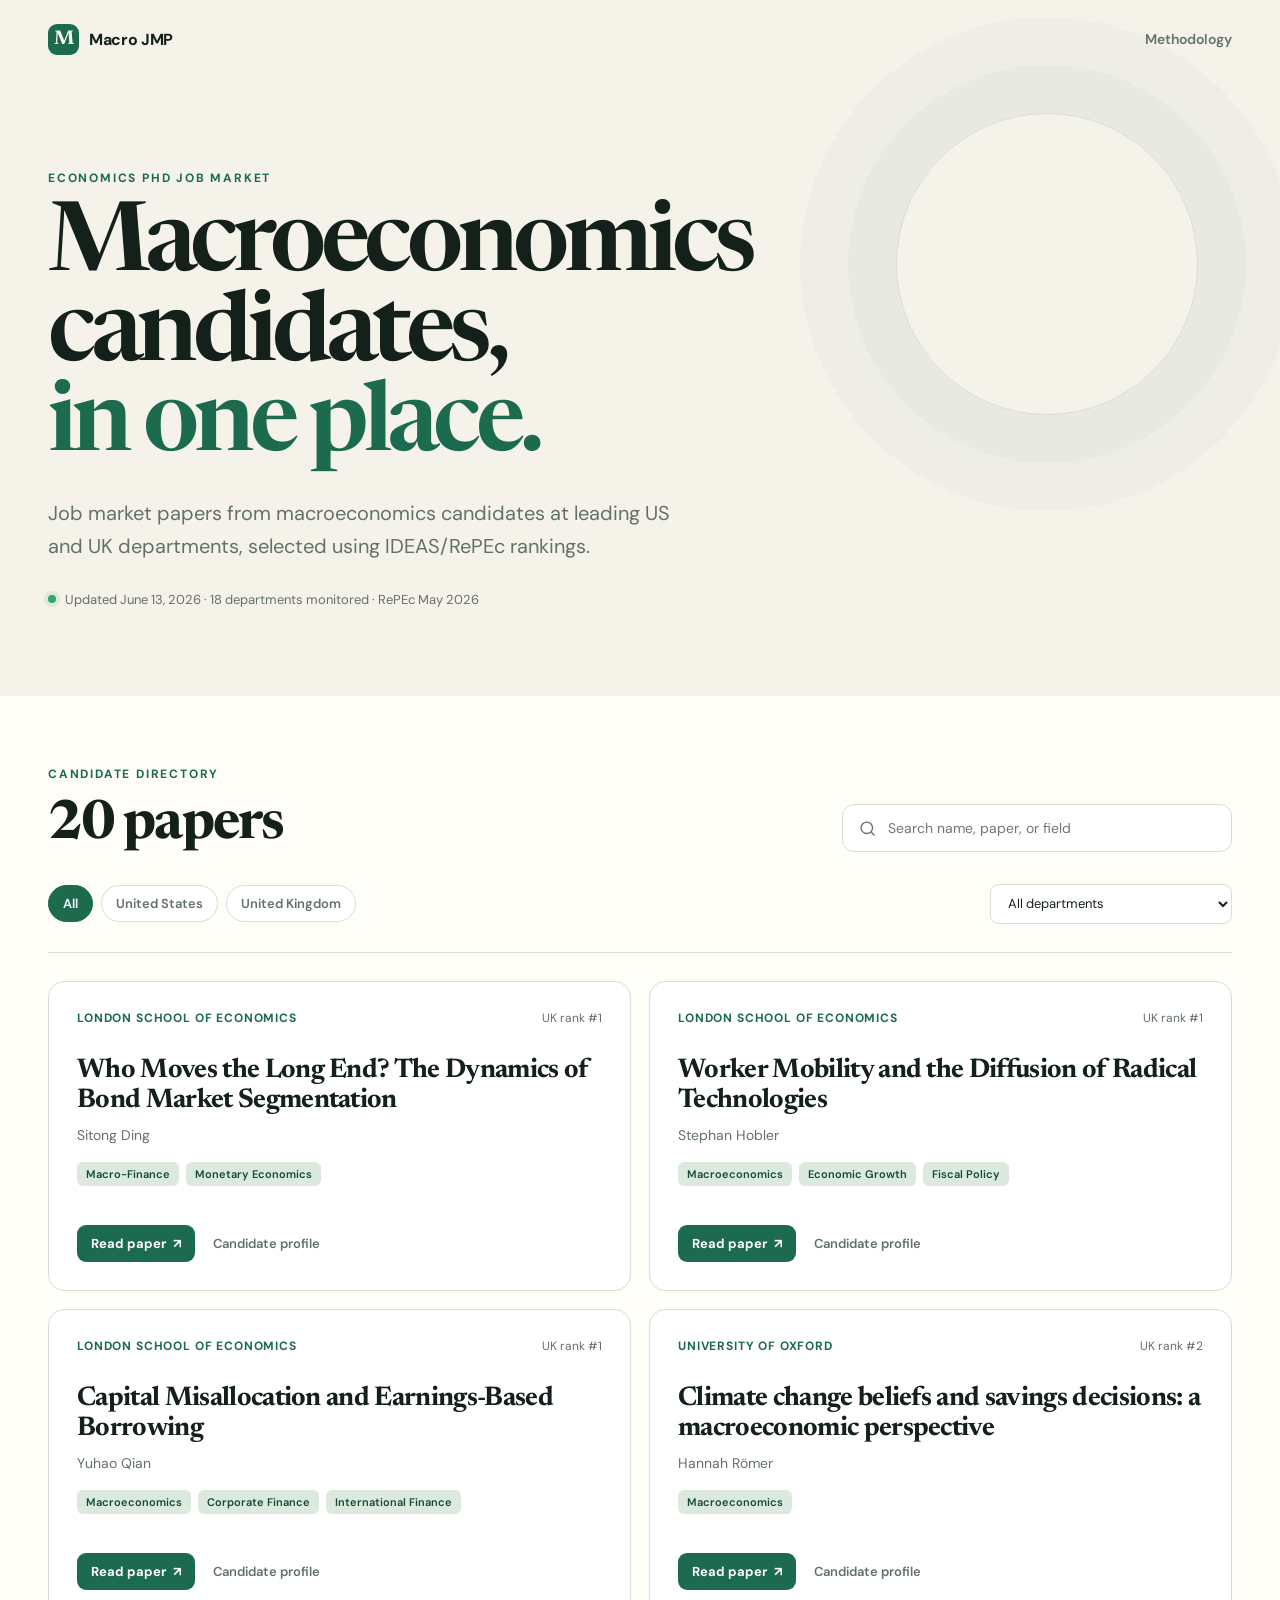
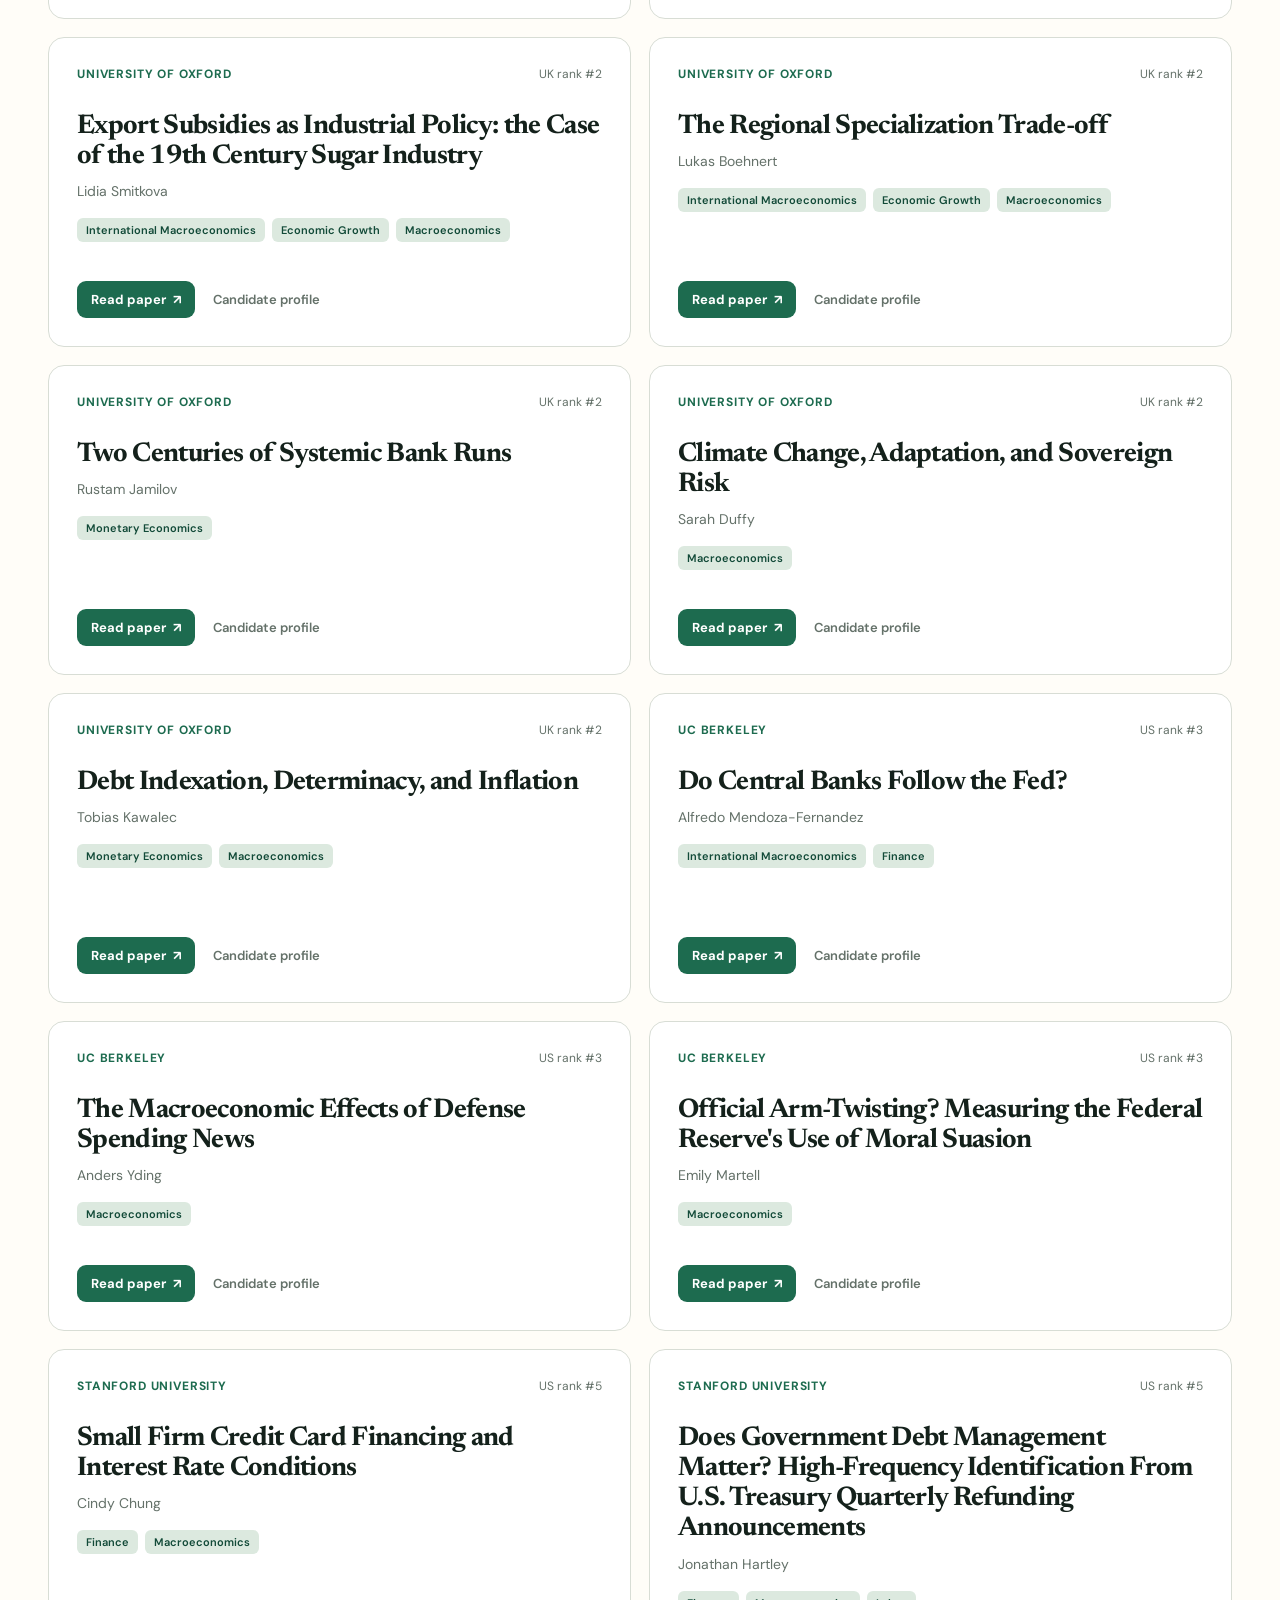
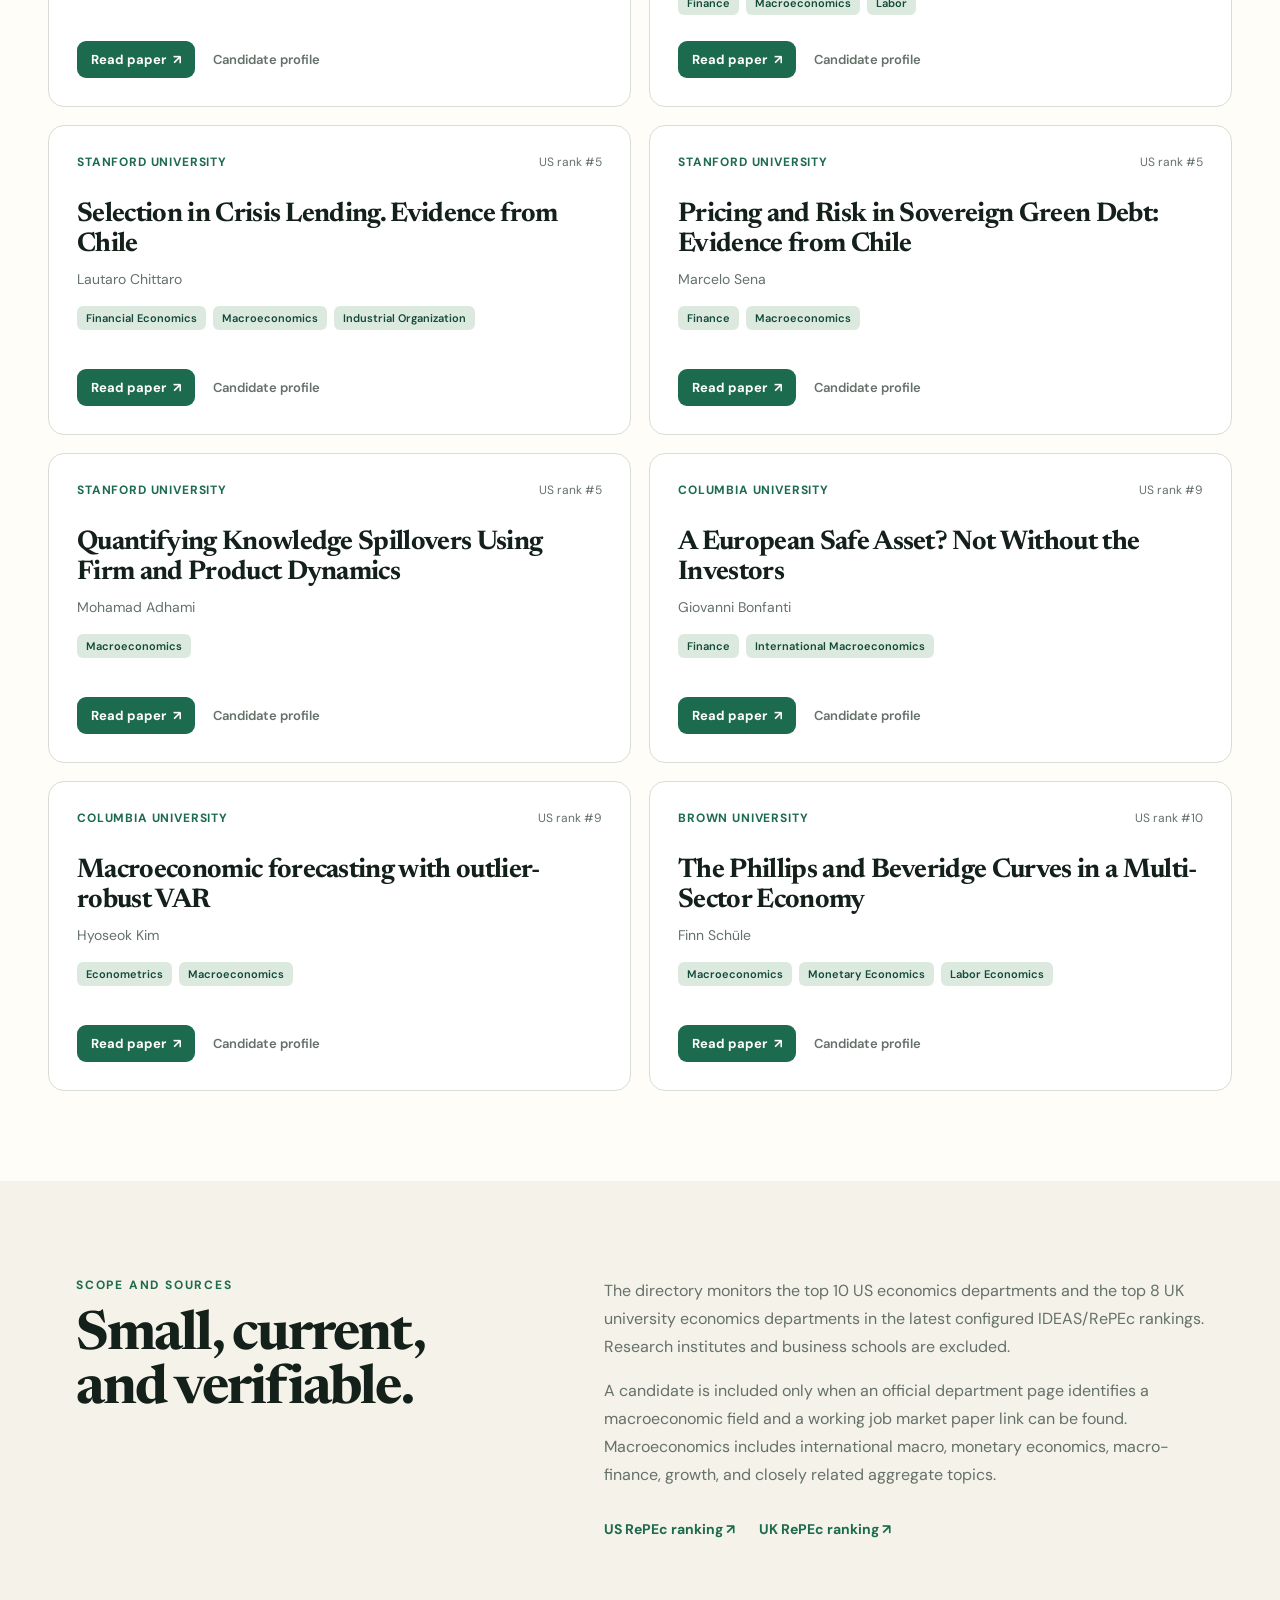
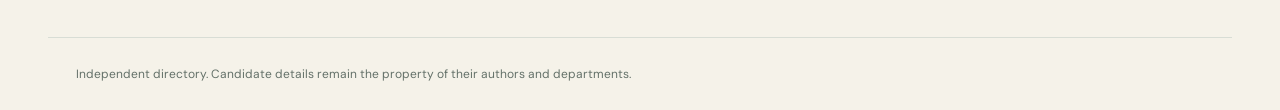
==== index.html @ 6b2eebbe "Initial macro job market paper directory" ====
<!doctype html>
<html lang="en">
<head>
  <meta charset="utf-8">
  <meta name="viewport" content="width=device-width, initial-scale=1">
  <meta name="description" content="Current macroeconomics PhD job market candidates from leading US and UK economics departments, with links to their job market papers.">
  <title>Macro Job Market Papers</title>
  <link rel="preconnect" href="https://fonts.googleapis.com">
  <link rel="preconnect" href="https://fonts.gstatic.com" crossorigin>
  <link href="https://fonts.googleapis.com/css2?family=DM+Sans:wght@400;500;600;700&family=Newsreader:opsz,wght@6..72,600&display=swap" rel="stylesheet">
  <link rel="stylesheet" href="static/styles.css">
  <script src="static/app.js" defer></script>
</head>
<body>
  <header class="site-header">
    <a class="brand" href="./" aria-label="Macro Job Market Papers home">
      <span class="brand-mark">M</span>
      <span>Macro JMP</span>
    </a>
    <a class="method-link" href="#methodology">Methodology</a>
  </header>

  <main>
    <section class="hero">
      <div class="eyebrow">Economics PhD job market</div>
      <h1>Macroeconomics candidates,<br><span>in one place.</span></h1>
      <p class="hero-copy">Job market papers from macroeconomics candidates at leading US and UK departments, selected using IDEAS/RePEc rankings.</p>
      <div class="status-line" aria-live="polite">
        <span class="status-dot"></span>
        <span id="updated-label">Loading latest data...</span>
      </div>
    </section>

    <section class="explorer" aria-labelledby="papers-heading">
      <div class="explorer-heading">
        <div>
          <p class="section-kicker">Candidate directory</p>
          <h2 id="papers-heading"><span id="result-count">0</span> papers</h2>
        </div>
        <label class="search-box">
          <span class="sr-only">Search candidates and papers</span>
          <svg viewBox="0 0 24 24" aria-hidden="true"><path d="m21 21-4.35-4.35m2.35-5.15a7.5 7.5 0 1 1-15 0 7.5 7.5 0 0 1 15 0Z"/></svg>
          <input id="search-input" type="search" placeholder="Search name, paper, or field">
        </label>
      </div>

      <div class="filters" aria-label="Candidate filters">
        <div class="filter-group" role="group" aria-label="Country">
          <button class="filter-chip active" type="button" data-country="all">All</button>
          <button class="filter-chip" type="button" data-country="US">United States</button>
          <button class="filter-chip" type="button" data-country="UK">United Kingdom</button>
        </div>
        <label class="select-wrap">
          <span class="sr-only">Filter by department</span>
          <select id="institution-filter">
            <option value="all">All departments</option>
          </select>
        </label>
      </div>

      <div id="paper-grid" class="paper-grid"></div>
      <div id="empty-state" class="empty-state" hidden>
        <h3>No matching papers</h3>
        <p>Try a broader search or clear a filter.</p>
        <button id="clear-filters" type="button">Clear filters</button>
      </div>
    </section>

    <section id="methodology" class="methodology">
      <div>
        <p class="section-kicker">Scope and sources</p>
        <h2>Small, current, and verifiable.</h2>
      </div>
      <div class="method-copy">
        <p>The directory monitors the top 10 US economics departments and the top 8 UK university economics departments in the latest configured IDEAS/RePEc rankings. Research institutes and business schools are excluded.</p>
        <p>A candidate is included only when an official department page identifies a macroeconomic field and a working job market paper link can be found. Macroeconomics includes international macro, monetary economics, macro-finance, growth, and closely related aggregate topics.</p>
        <div class="source-links">
          <a id="us-ranking-link" href="https://ideas.repec.org/top/top.usecondept.html" target="_blank" rel="noopener">US RePEc ranking <span>↗</span></a>
          <a id="uk-ranking-link" href="https://ideas.repec.org/top/top.uk.html" target="_blank" rel="noopener">UK RePEc ranking <span>↗</span></a>
        </div>
      </div>
    </section>
  </main>

  <footer>
    <p>Independent directory. Candidate details remain the property of their authors and departments.</p>
  </footer>
</body>
</html>
---- static/styles.css ----
:root {
  --ink: #14211b;
  --muted: #647169;
  --paper: #f5f2e9;
  --white: #fffdf8;
  --green: #1d6b4f;
  --green-dark: #124a38;
  --green-soft: #dce9df;
  --line: #d8ddd5;
  --orange: #df6b3d;
  --shadow: 0 18px 50px rgba(24, 45, 35, 0.08);
}

* { box-sizing: border-box; }

html { scroll-behavior: smooth; }

body {
  margin: 0;
  color: var(--ink);
  background: var(--paper);
  font-family: "DM Sans", sans-serif;
  -webkit-font-smoothing: antialiased;
}

a { color: inherit; }

.site-header {
  max-width: 1240px;
  height: 78px;
  margin: 0 auto;
  padding: 0 28px;
  display: flex;
  align-items: center;
  justify-content: space-between;
}

.brand {
  display: inline-flex;
  align-items: center;
  gap: 10px;
  color: var(--ink);
  font-weight: 700;
  text-decoration: none;
  letter-spacing: -0.02em;
}

.brand-mark {
  width: 31px;
  height: 31px;
  display: grid;
  place-items: center;
  border-radius: 9px;
  color: var(--white);
  background: var(--green);
  font-family: "Newsreader", serif;
  font-size: 20px;
}

.method-link {
  color: var(--muted);
  font-size: 14px;
  font-weight: 600;
  text-decoration: none;
}

.hero {
  max-width: 1240px;
  margin: 0 auto;
  padding: 92px 28px 88px;
  position: relative;
}

.hero::after {
  content: "";
  position: absolute;
  z-index: -1;
  top: 35px;
  right: 5%;
  width: 300px;
  height: 300px;
  border: 1px solid rgba(29, 107, 79, 0.14);
  border-radius: 50%;
  box-shadow: 0 0 0 48px rgba(29, 107, 79, 0.035), 0 0 0 96px rgba(29, 107, 79, 0.025);
}

.eyebrow, .section-kicker {
  margin: 0 0 16px;
  color: var(--green);
  font-size: 12px;
  font-weight: 700;
  letter-spacing: 0.15em;
  text-transform: uppercase;
}

h1, h2, h3, p { margin-top: 0; }

h1 {
  max-width: 850px;
  margin-bottom: 24px;
  font-family: "Newsreader", serif;
  font-size: clamp(54px, 8vw, 96px);
  font-weight: 600;
  line-height: 0.94;
  letter-spacing: -0.055em;
}

h1 span { color: var(--green); }

.hero-copy {
  max-width: 650px;
  margin-bottom: 28px;
  color: var(--muted);
  font-size: clamp(17px, 2vw, 20px);
  line-height: 1.65;
}

.status-line {
  display: flex;
  align-items: center;
  gap: 9px;
  color: var(--muted);
  font-size: 13px;
}

.status-dot {
  width: 8px;
  height: 8px;
  border-radius: 50%;
  background: #33a36f;
  box-shadow: 0 0 0 4px rgba(51, 163, 111, 0.12);
}

.explorer {
  padding: 70px max(28px, calc((100vw - 1184px) / 2)) 90px;
  background: var(--white);
}

.explorer-heading {
  display: flex;
  align-items: end;
  justify-content: space-between;
  gap: 28px;
  margin-bottom: 32px;
}

h2 {
  margin-bottom: 0;
  font-family: "Newsreader", serif;
  font-size: clamp(36px, 5vw, 54px);
  line-height: 1;
  letter-spacing: -0.035em;
}

.search-box {
  width: min(100%, 390px);
  height: 48px;
  display: flex;
  align-items: center;
  gap: 10px;
  padding: 0 15px;
  border: 1px solid var(--line);
  border-radius: 12px;
  background: #fff;
}

.search-box:focus-within { border-color: var(--green); box-shadow: 0 0 0 3px rgba(29, 107, 79, 0.1); }

.search-box svg {
  width: 20px;
  fill: none;
  stroke: var(--muted);
  stroke-linecap: round;
  stroke-width: 1.8;
}

.search-box input {
  width: 100%;
  border: 0;
  outline: 0;
  color: var(--ink);
  background: transparent;
  font: inherit;
  font-size: 14px;
}

.filters {
  display: flex;
  align-items: center;
  justify-content: space-between;
  gap: 20px;
  padding-bottom: 28px;
  border-bottom: 1px solid var(--line);
}

.filter-group { display: flex; gap: 8px; flex-wrap: wrap; }

.filter-chip, #clear-filters {
  padding: 9px 14px;
  border: 1px solid var(--line);
  border-radius: 999px;
  color: var(--muted);
  background: #fff;
  font: inherit;
  font-size: 13px;
  font-weight: 600;
  cursor: pointer;
}

.filter-chip.active {
  color: #fff;
  border-color: var(--green);
  background: var(--green);
}

.select-wrap select {
  max-width: 260px;
  height: 40px;
  padding: 0 34px 0 13px;
  border: 1px solid var(--line);
  border-radius: 9px;
  color: var(--ink);
  background: #fff;
  font: inherit;
  font-size: 13px;
}

.paper-grid {
  display: grid;
  grid-template-columns: repeat(2, minmax(0, 1fr));
  gap: 18px;
  padding-top: 28px;
}

.paper-card {
  min-height: 310px;
  padding: 28px;
  display: flex;
  flex-direction: column;
  border: 1px solid var(--line);
  border-radius: 16px;
  background: #fff;
  transition: transform 180ms ease, box-shadow 180ms ease, border-color 180ms ease;
}

.paper-card:hover {
  transform: translateY(-3px);
  border-color: #b9c8bd;
  box-shadow: var(--shadow);
}

.card-top {
  display: flex;
  justify-content: space-between;
  gap: 16px;
  margin-bottom: 30px;
}

.institution {
  color: var(--green);
  font-size: 12px;
  font-weight: 700;
  letter-spacing: 0.07em;
  text-transform: uppercase;
}

.rank {
  flex: 0 0 auto;
  color: var(--muted);
  font-size: 12px;
}

.paper-card h3 {
  margin-bottom: 10px;
  font-family: "Newsreader", serif;
  font-size: 27px;
  line-height: 1.12;
  letter-spacing: -0.025em;
}

.candidate-name {
  margin-bottom: 18px;
  color: var(--muted);
  font-size: 14px;
}

.field-list {
  display: flex;
  flex-wrap: wrap;
  gap: 7px;
  margin-bottom: 26px;
}

.field-tag {
  padding: 5px 9px;
  border-radius: 6px;
  color: var(--green-dark);
  background: var(--green-soft);
  font-size: 11px;
  font-weight: 600;
}

.card-links {
  margin-top: auto;
  display: flex;
  align-items: center;
  gap: 18px;
}

.paper-link {
  display: inline-flex;
  align-items: center;
  gap: 7px;
  color: #fff;
  background: var(--green);
  padding: 10px 14px;
  border-radius: 9px;
  font-size: 13px;
  font-weight: 700;
  text-decoration: none;
}

.profile-link {
  color: var(--muted);
  font-size: 13px;
  font-weight: 600;
  text-decoration: none;
}

.paper-link:hover { background: var(--green-dark); }
.profile-link:hover { color: var(--green); }

.empty-state {
  margin-top: 28px;
  padding: 80px 24px;
  border: 1px dashed var(--line);
  border-radius: 16px;
  text-align: center;
}

.empty-state h3 { margin-bottom: 8px; font-size: 22px; }
.empty-state p { color: var(--muted); }
#clear-filters { color: #fff; border-color: var(--green); background: var(--green); }

.methodology {
  max-width: 1184px;
  margin: 0 auto;
  padding: 96px 28px;
  display: grid;
  grid-template-columns: 0.8fr 1.2fr;
  gap: 10vw;
}

.method-copy {
  color: var(--muted);
  font-size: 16px;
  line-height: 1.75;
}

.source-links { display: flex; flex-wrap: wrap; gap: 16px 24px; margin-top: 28px; }
.source-links a { color: var(--green); font-size: 14px; font-weight: 700; text-decoration: none; }

footer {
  max-width: 1184px;
  margin: 0 auto;
  padding: 28px;
  display: flex;
  justify-content: space-between;
  gap: 24px;
  border-top: 1px solid var(--line);
  color: var(--muted);
  font-size: 12px;
}

footer p { margin: 0; }
footer a { text-decoration: none; }

.sr-only {
  position: absolute;
  width: 1px;
  height: 1px;
  padding: 0;
  margin: -1px;
  overflow: hidden;
  clip: rect(0, 0, 0, 0);
  white-space: nowrap;
  border: 0;
}

@media (max-width: 760px) {
  .site-header { height: 66px; padding-inline: 20px; }
  .hero { padding: 68px 20px 70px; }
  .hero::after { width: 170px; height: 170px; top: 20px; right: 0; }
  h1 { font-size: clamp(42px, 12vw, 58px); }
  .explorer { padding: 58px 20px 70px; }
  .explorer-heading { align-items: stretch; flex-direction: column; }
  .search-box { width: 100%; }
  .filters { align-items: stretch; flex-direction: column; }
  .select-wrap select { width: 100%; max-width: none; }
  .paper-grid { grid-template-columns: 1fr; }
  .paper-card { min-height: 290px; padding: 24px; }
  .methodology { grid-template-columns: 1fr; gap: 36px; padding: 70px 20px; }
  footer { margin-inline: 20px; padding-inline: 0; flex-direction: column; }
}
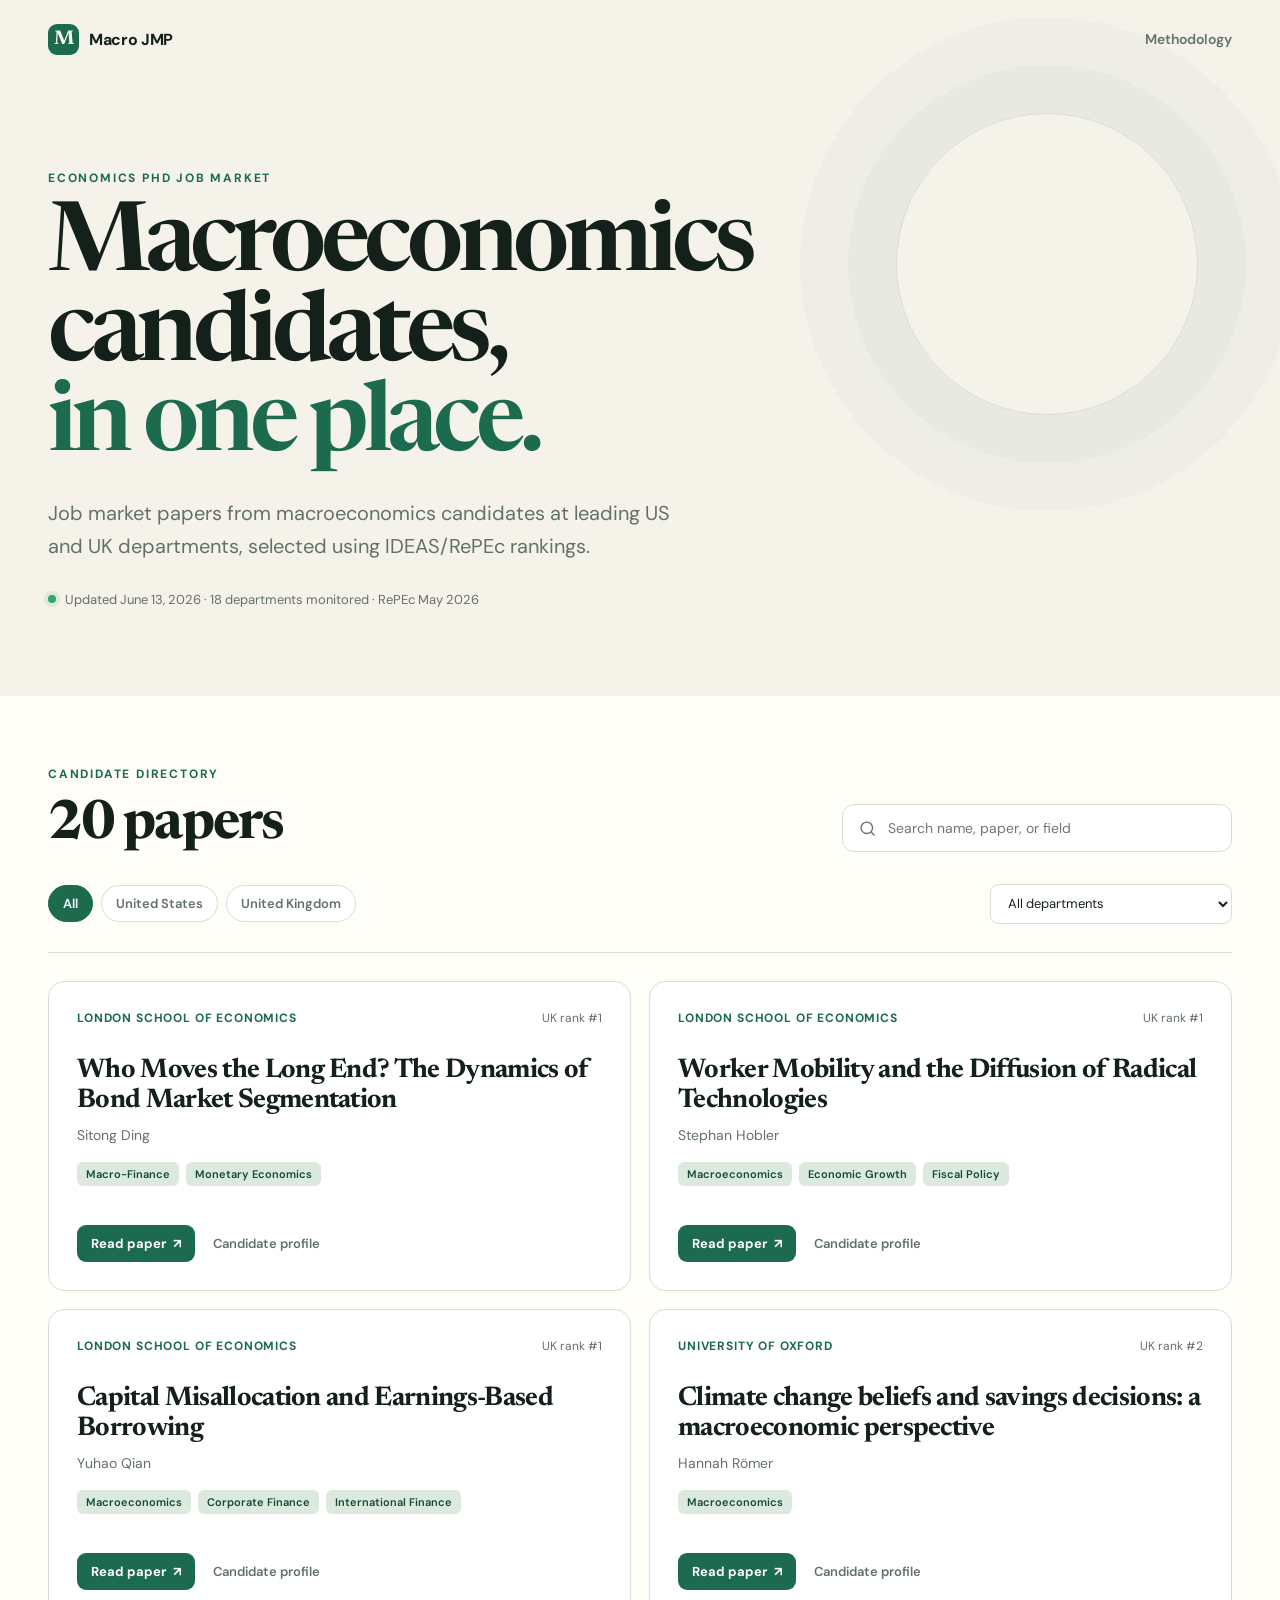
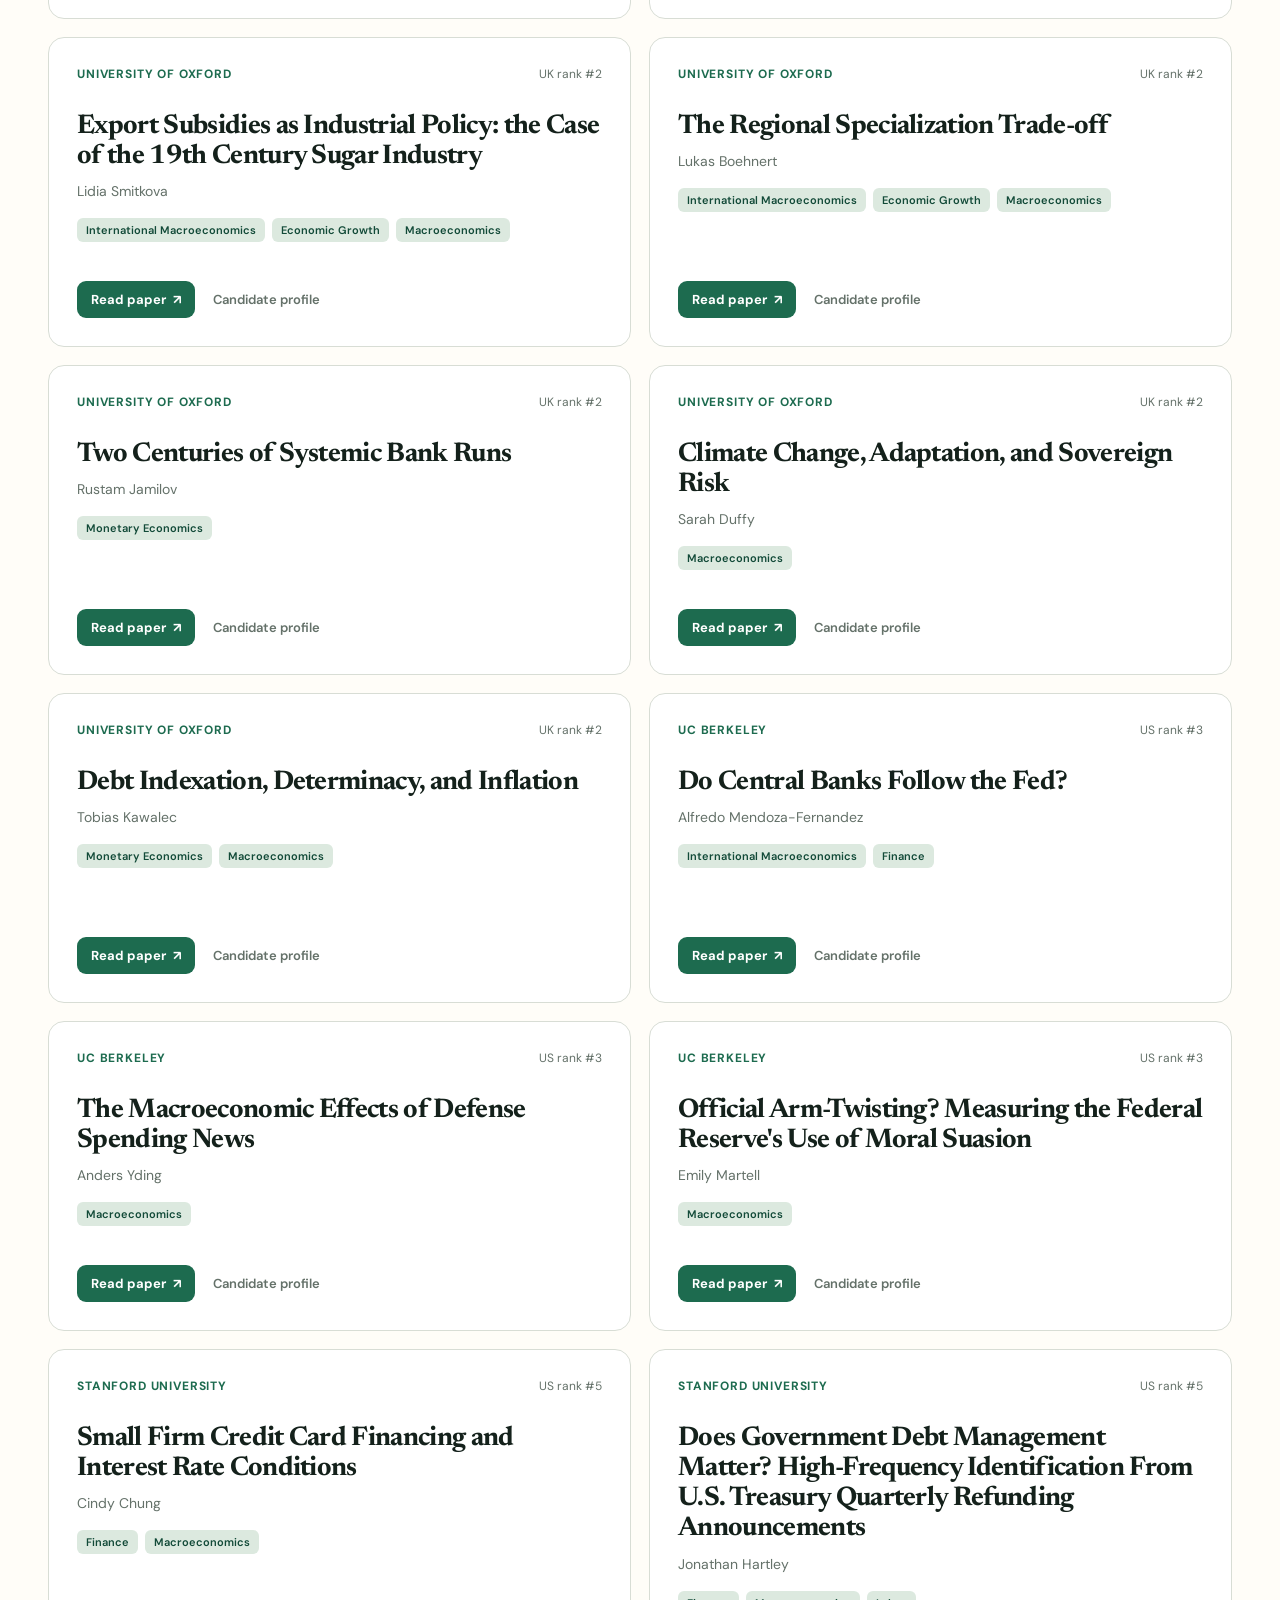
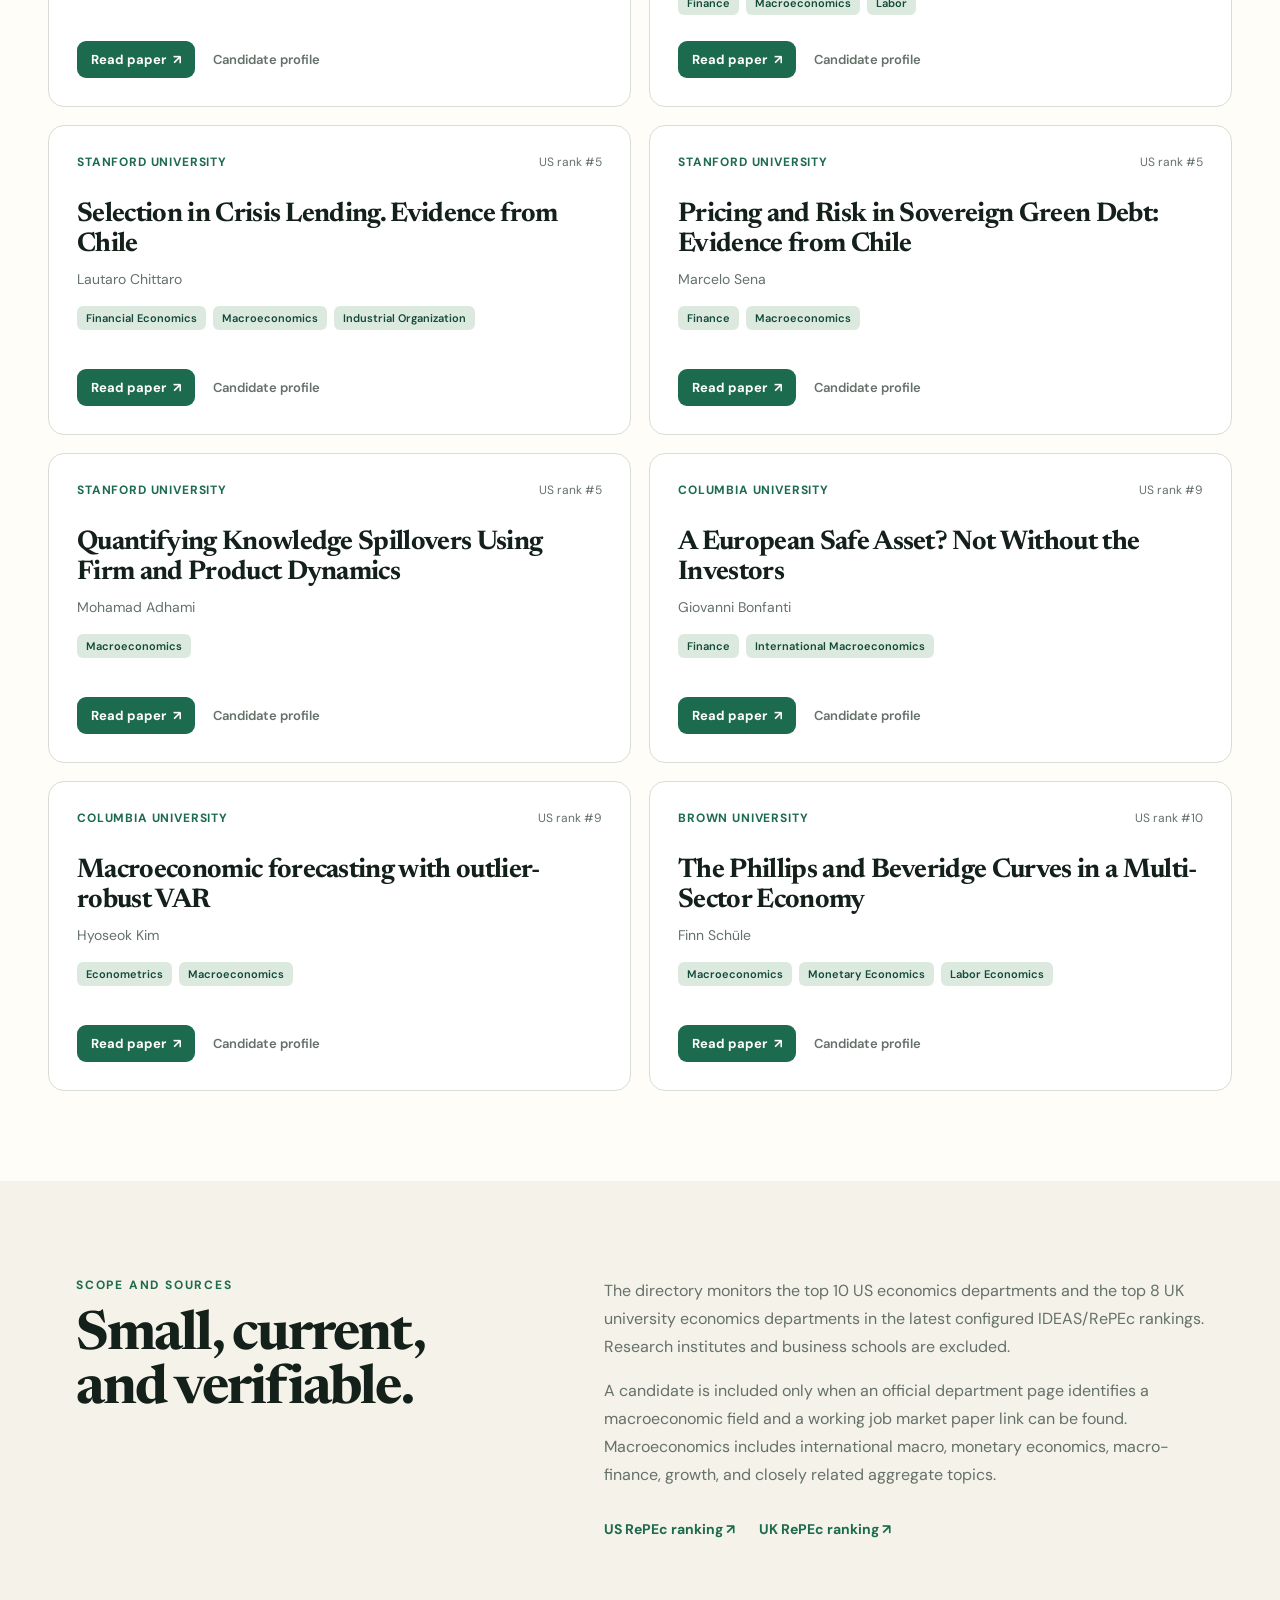
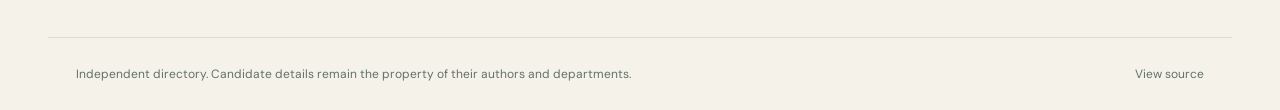
==== commit 97c4eef1: "Link site to GitHub repository" ====
--- a/index.html
+++ b/index.html
@@ -84,6 +84,7 @@
 
   <footer>
     <p>Independent directory. Candidate details remain the property of their authors and departments.</p>
+    <a href="https://github.com/Souvikecon/econmarket" target="_blank" rel="noopener">View source</a>
   </footer>
 </body>
 </html>
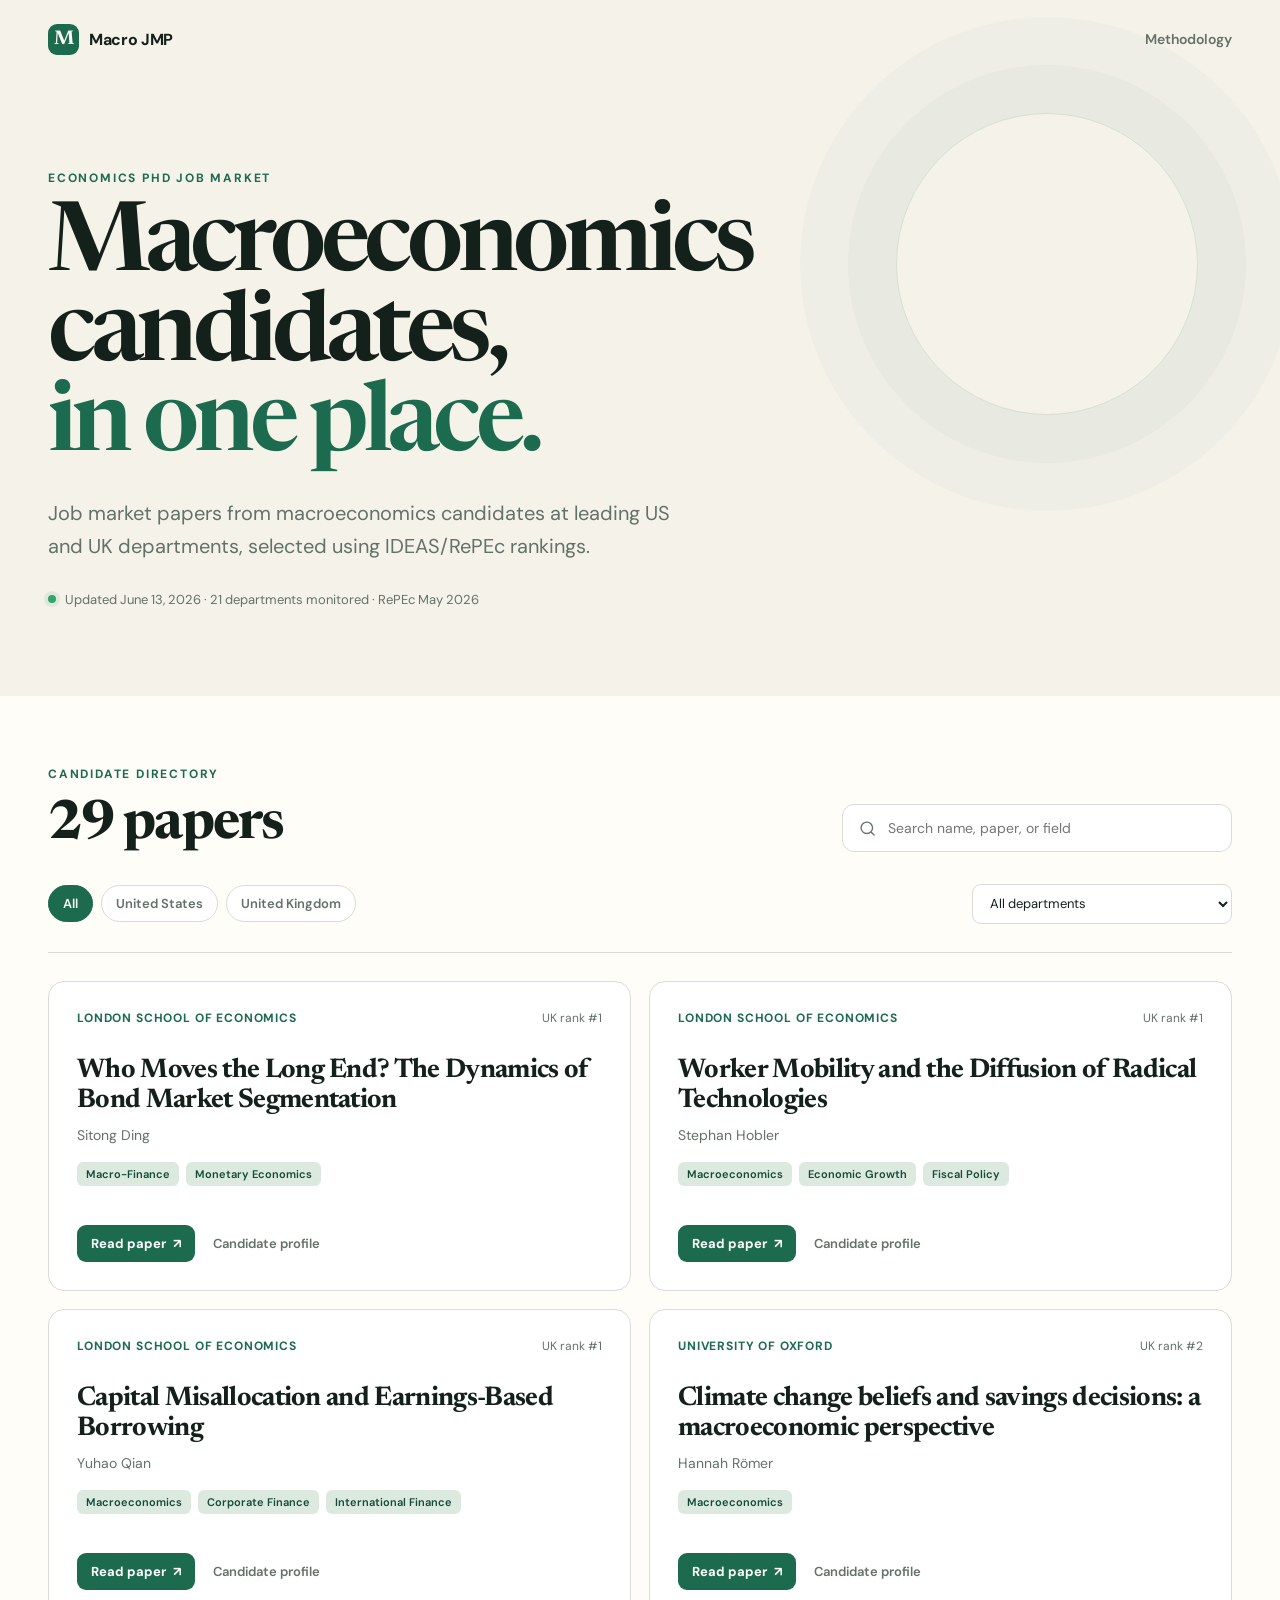
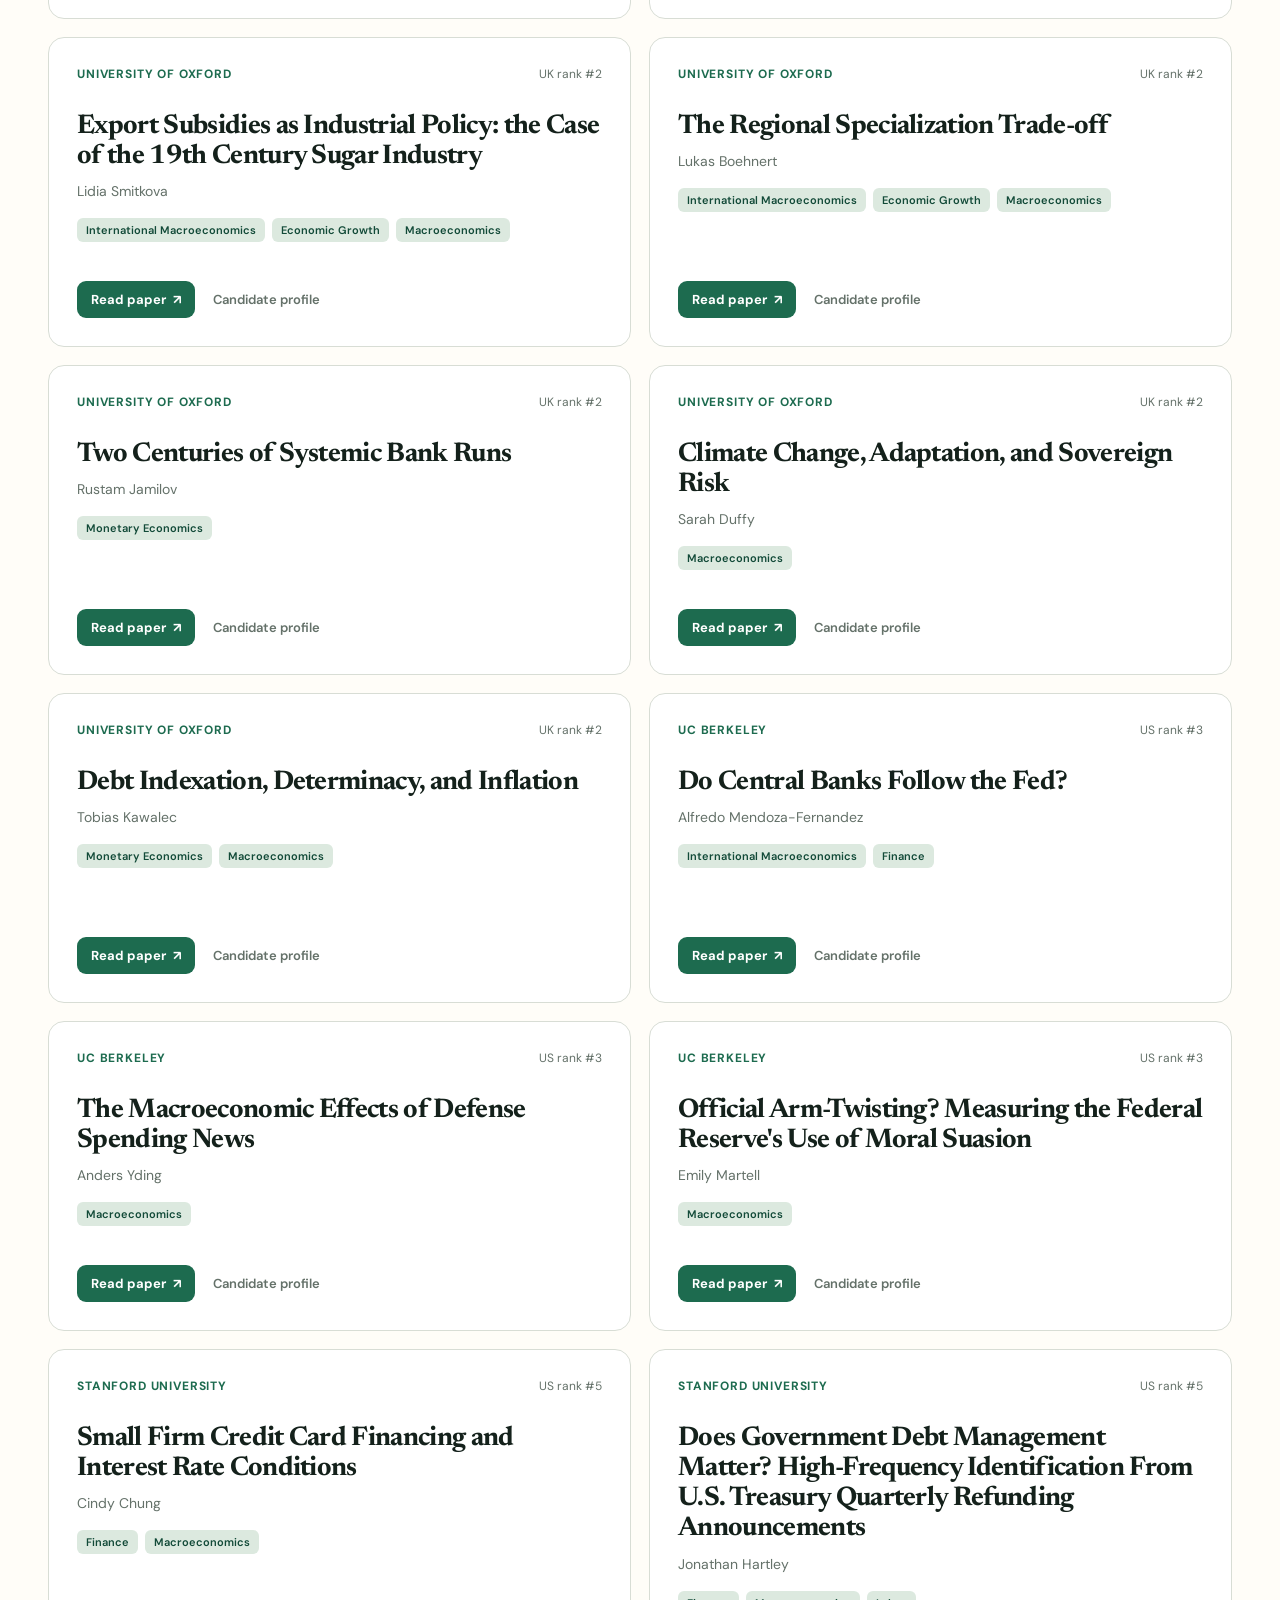
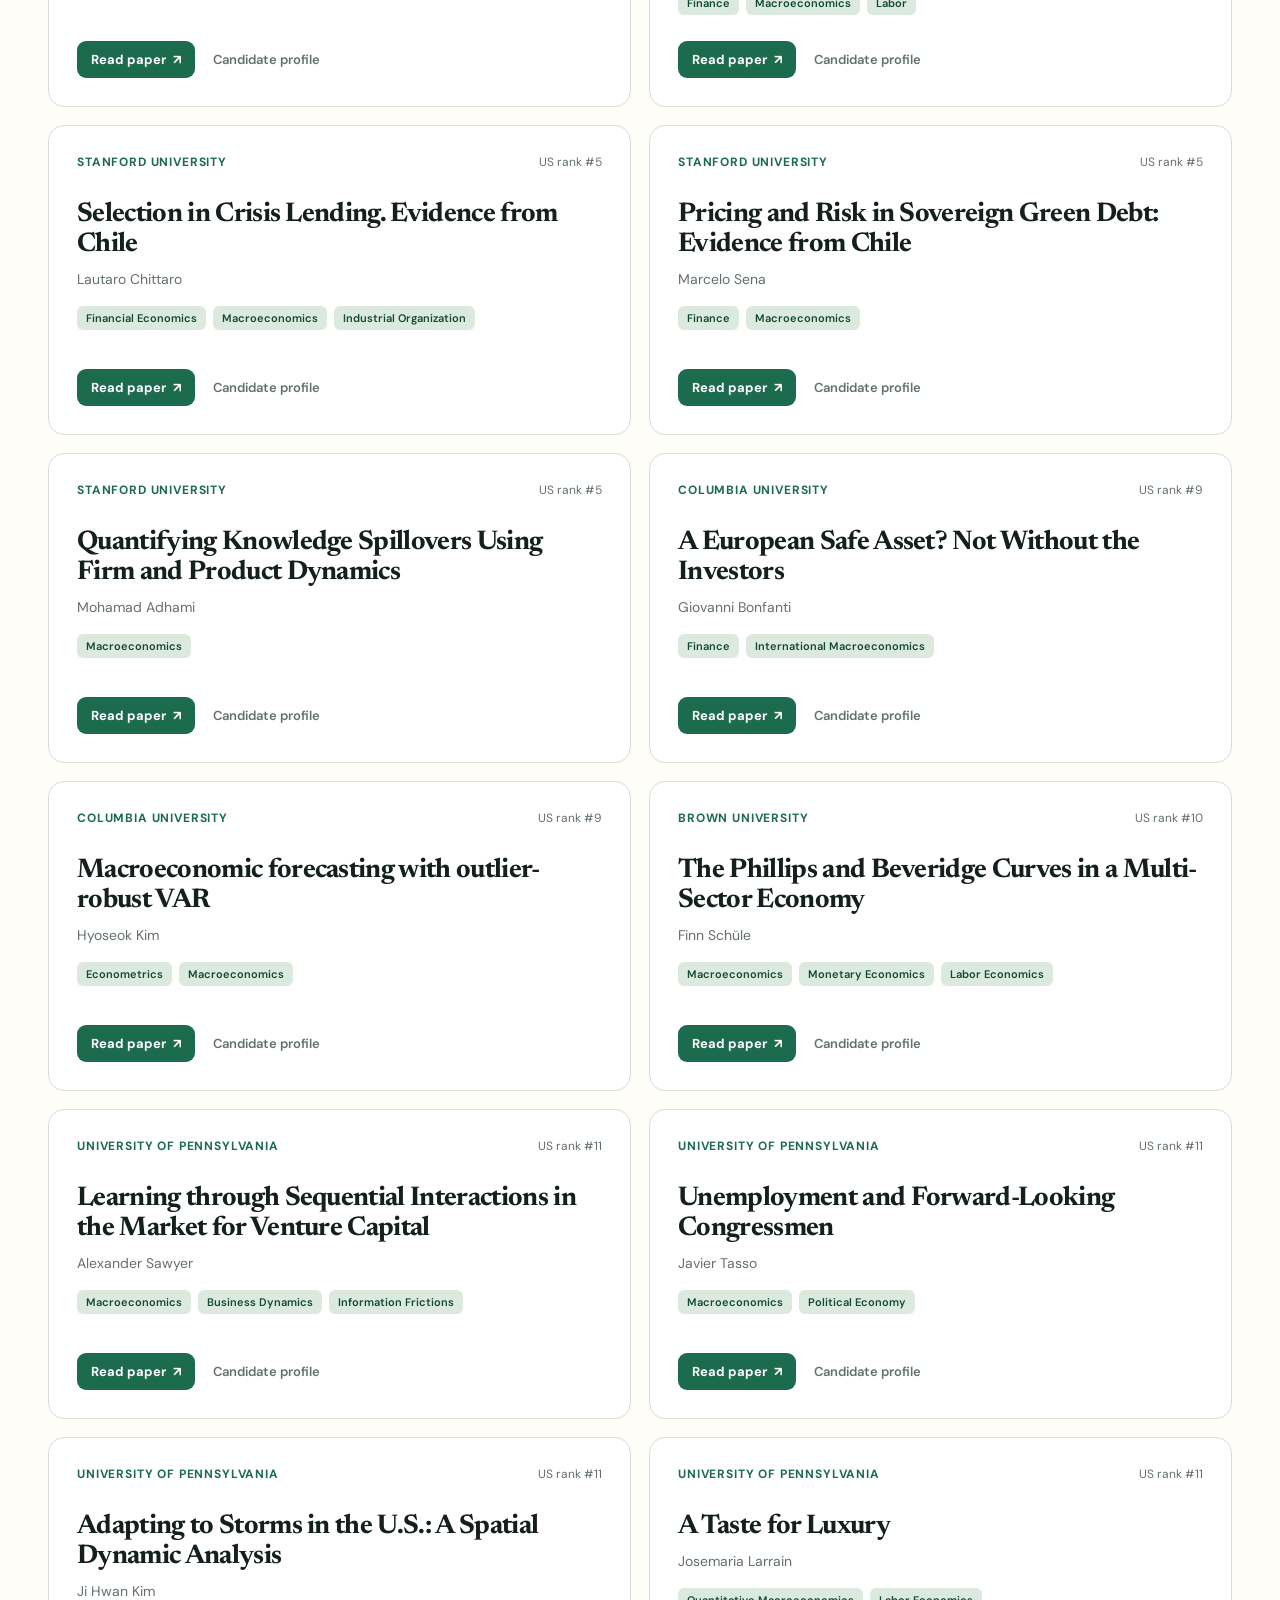
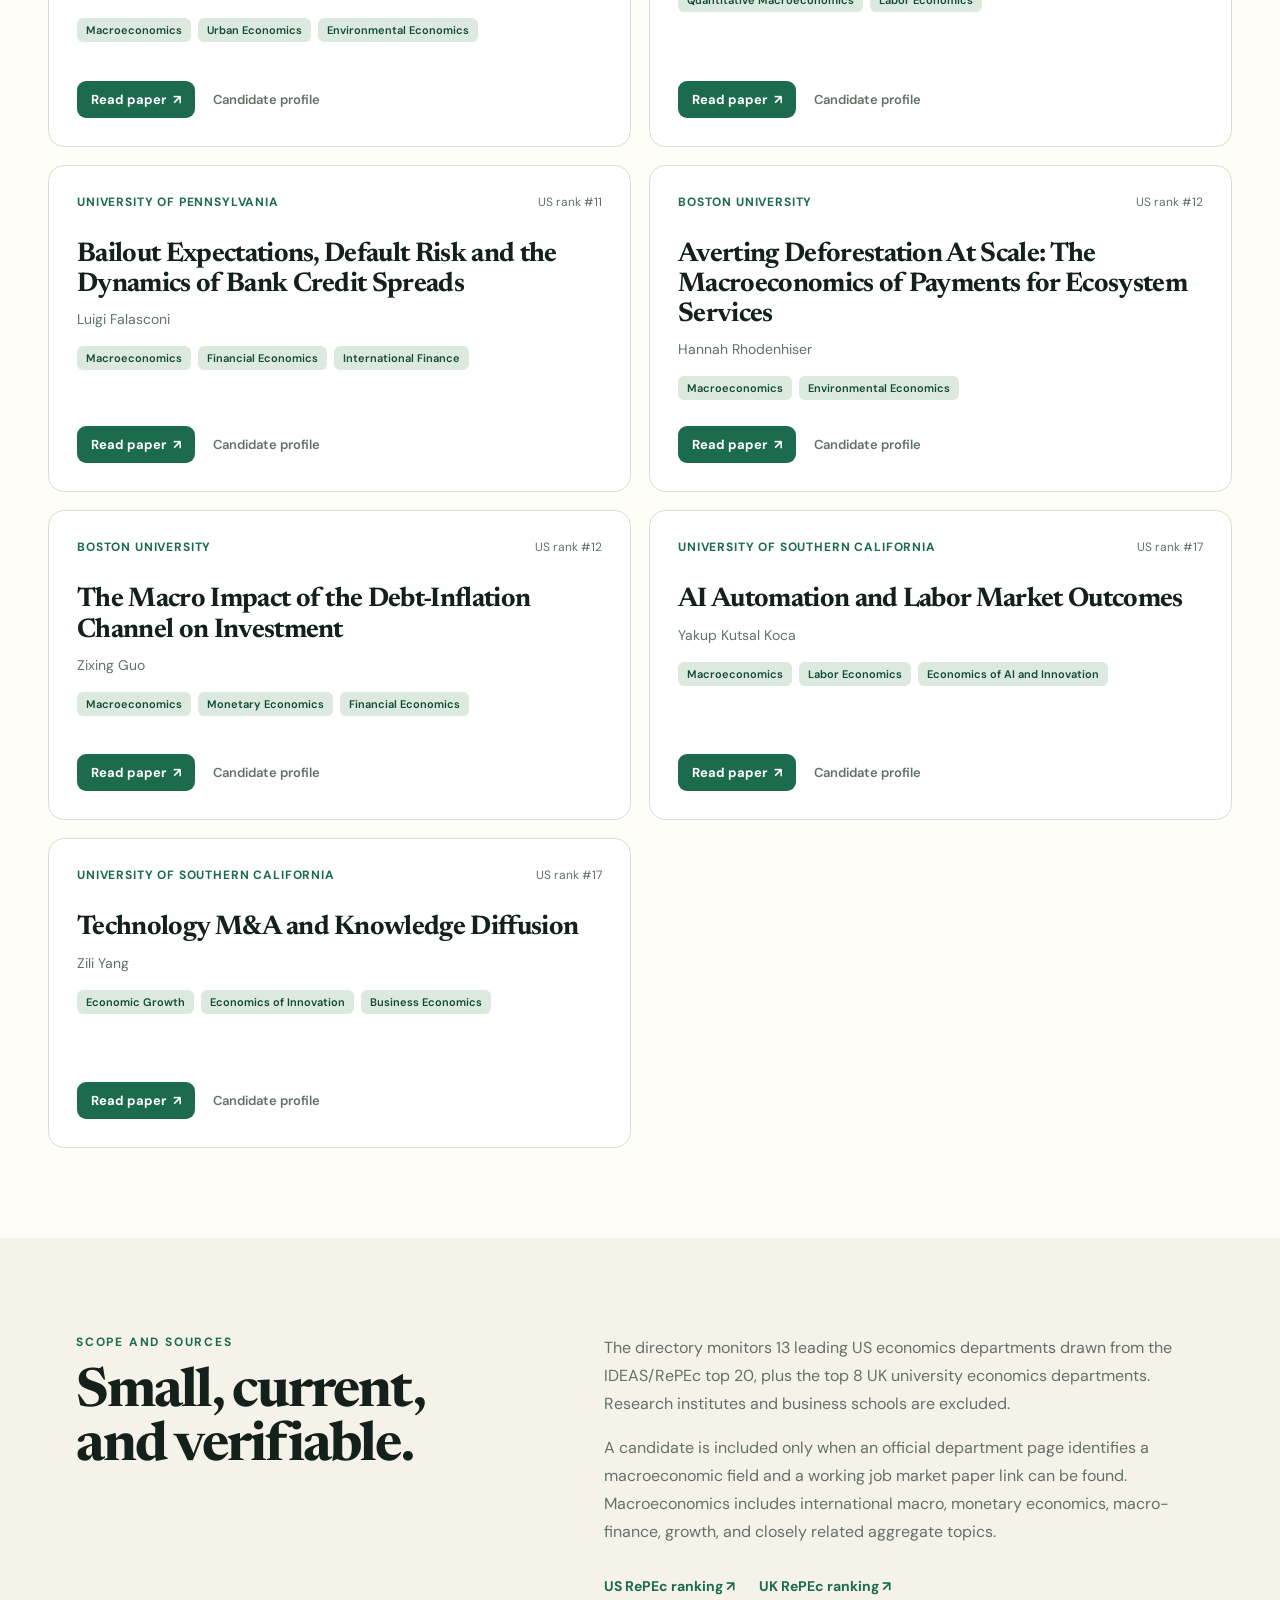
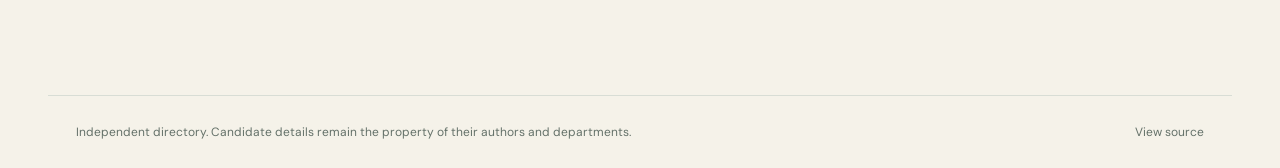
==== commit 41a606a2: "Expand macro candidate coverage" ====
--- a/index.html
+++ b/index.html
@@ -72,7 +72,7 @@
         <h2>Small, current, and verifiable.</h2>
       </div>
       <div class="method-copy">
-        <p>The directory monitors the top 10 US economics departments and the top 8 UK university economics departments in the latest configured IDEAS/RePEc rankings. Research institutes and business schools are excluded.</p>
+        <p>The directory monitors 13 leading US economics departments drawn from the IDEAS/RePEc top 20, plus the top 8 UK university economics departments. Research institutes and business schools are excluded.</p>
         <p>A candidate is included only when an official department page identifies a macroeconomic field and a working job market paper link can be found. Macroeconomics includes international macro, monetary economics, macro-finance, growth, and closely related aggregate topics.</p>
         <div class="source-links">
           <a id="us-ranking-link" href="https://ideas.repec.org/top/top.usecondept.html" target="_blank" rel="noopener">US RePEc ranking <span>↗</span></a>
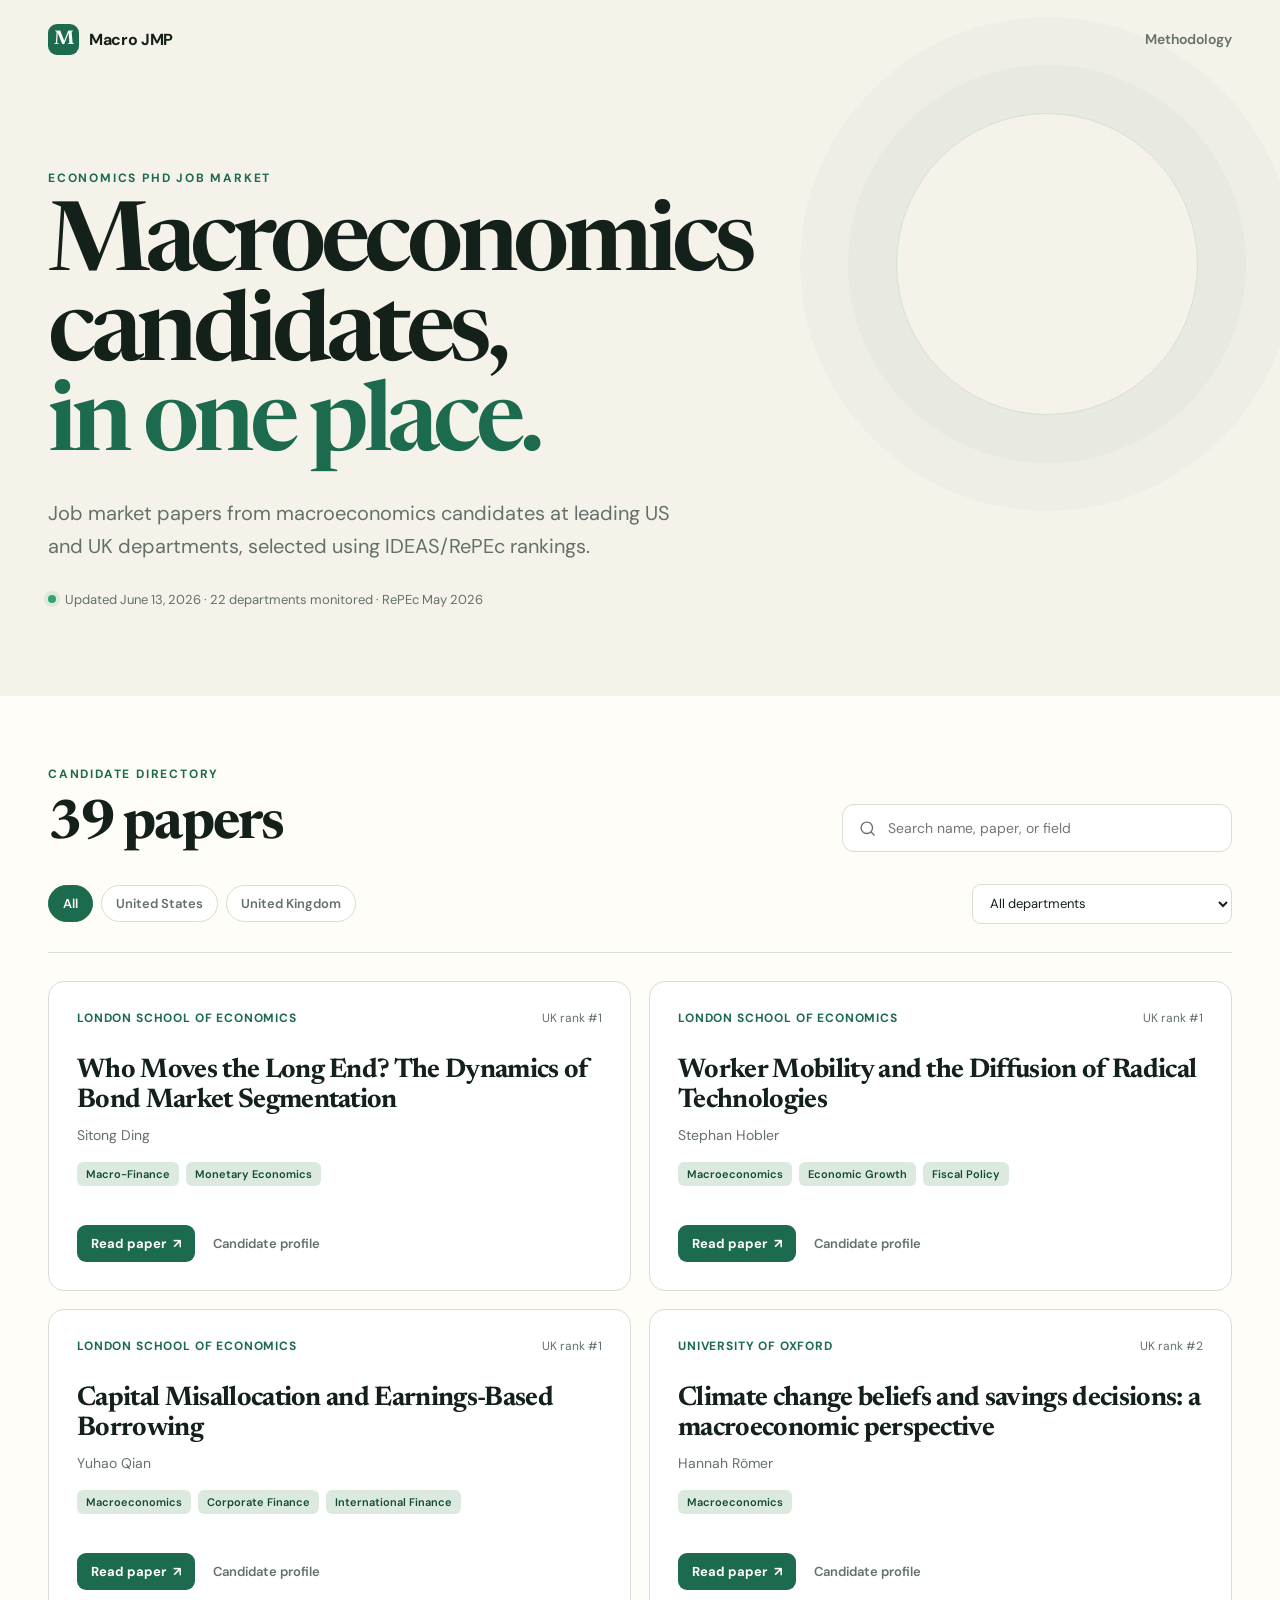
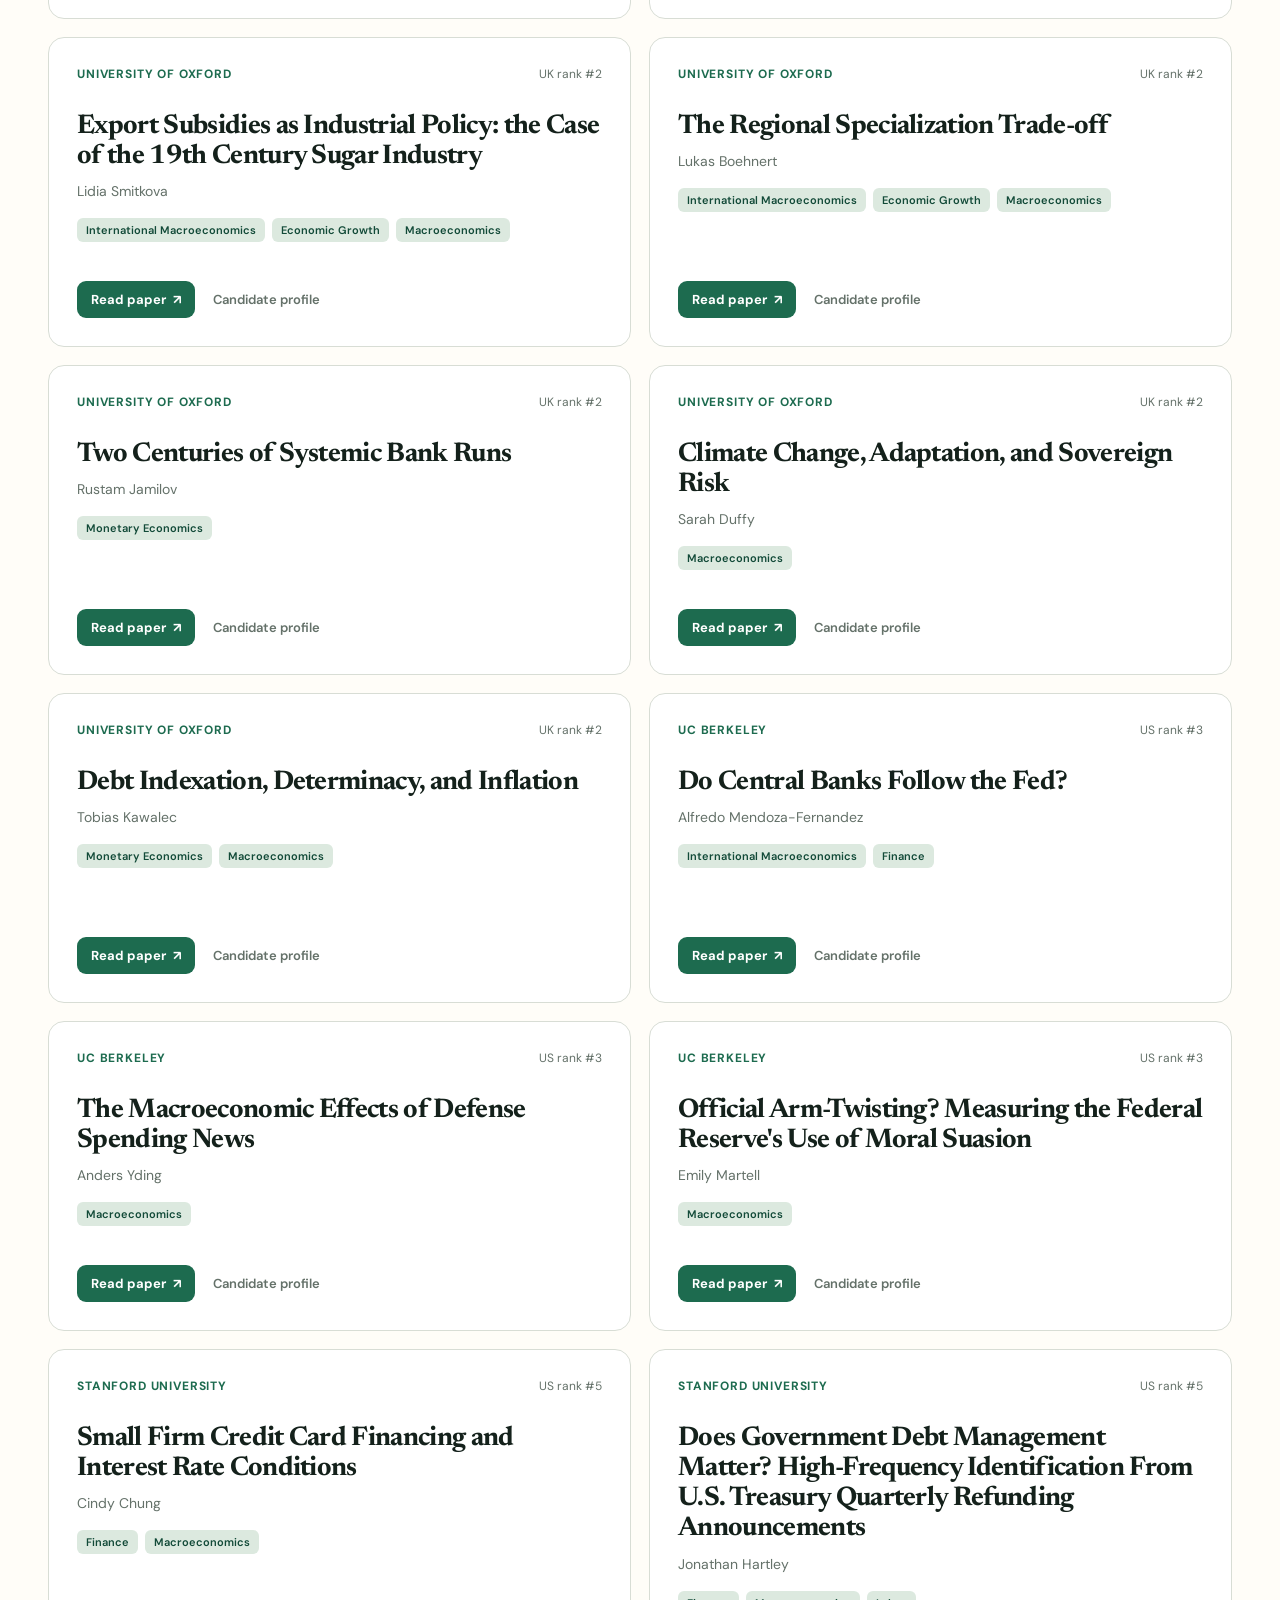
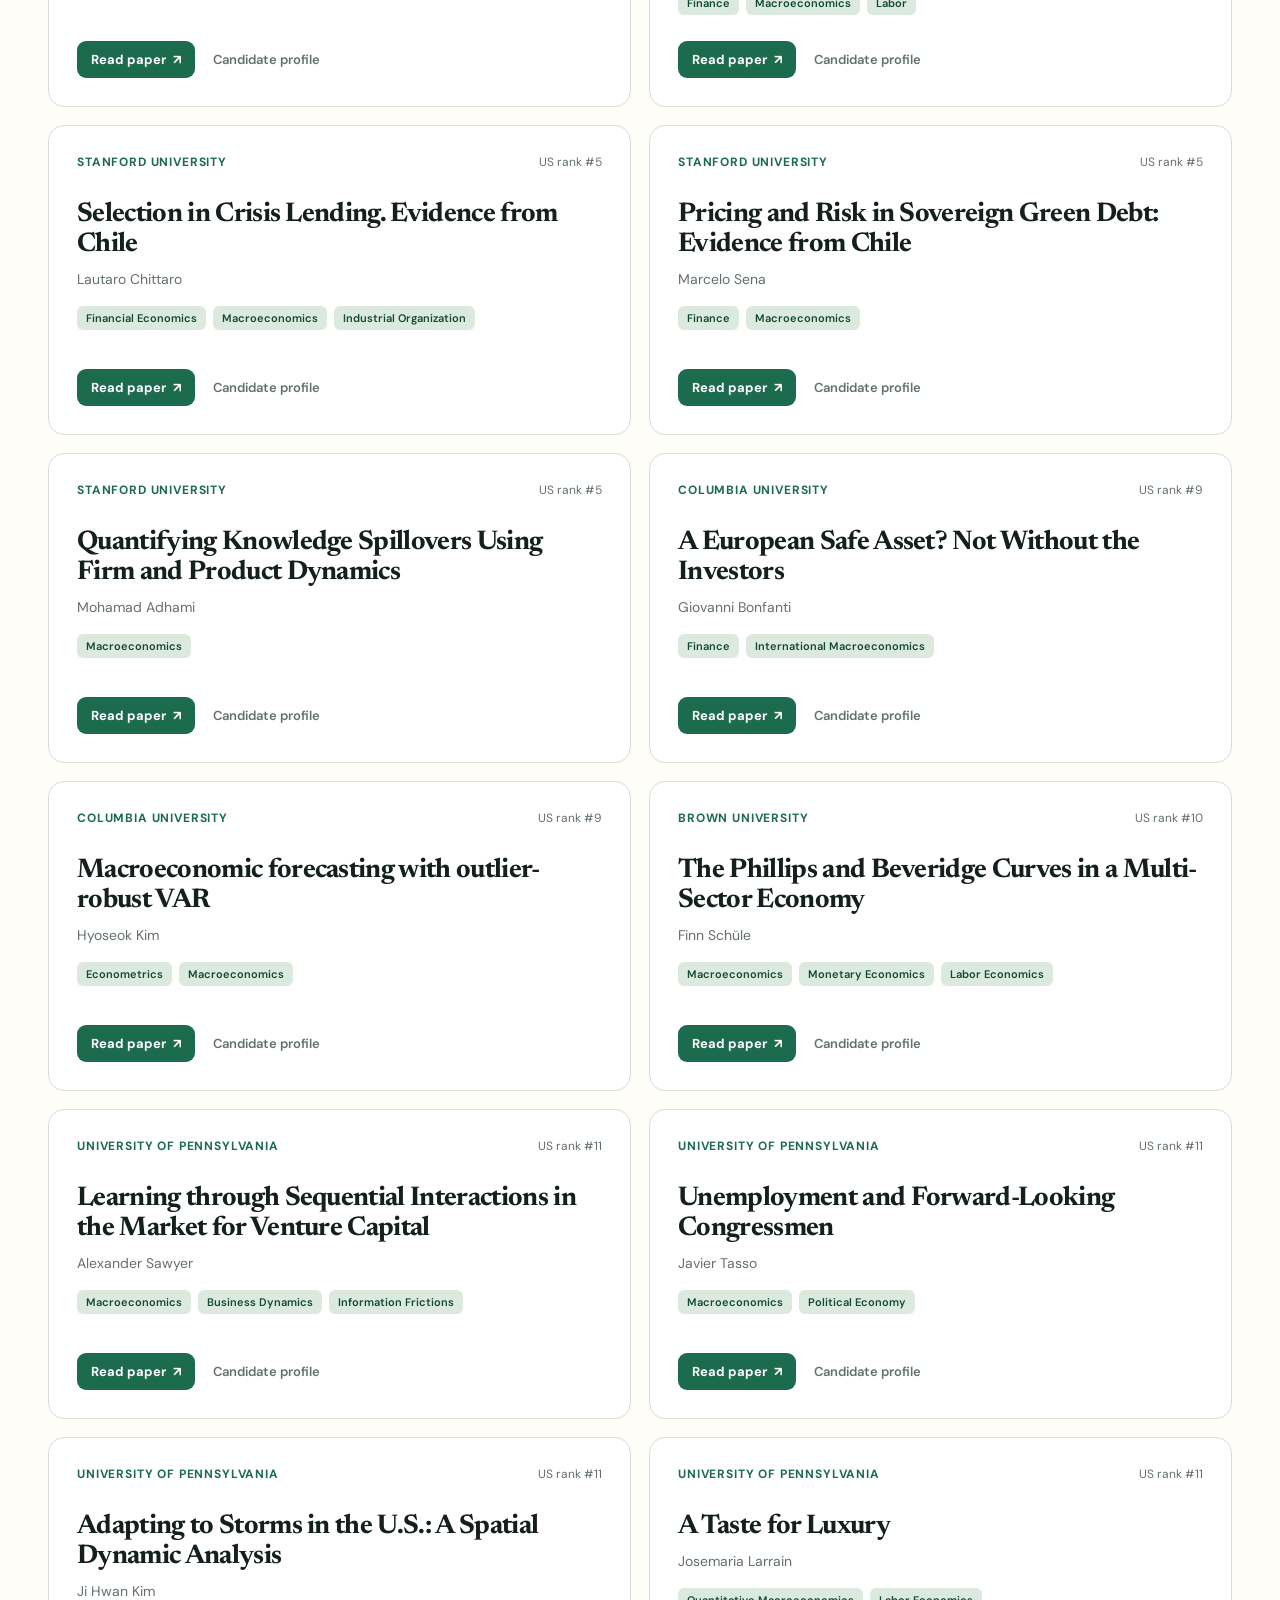
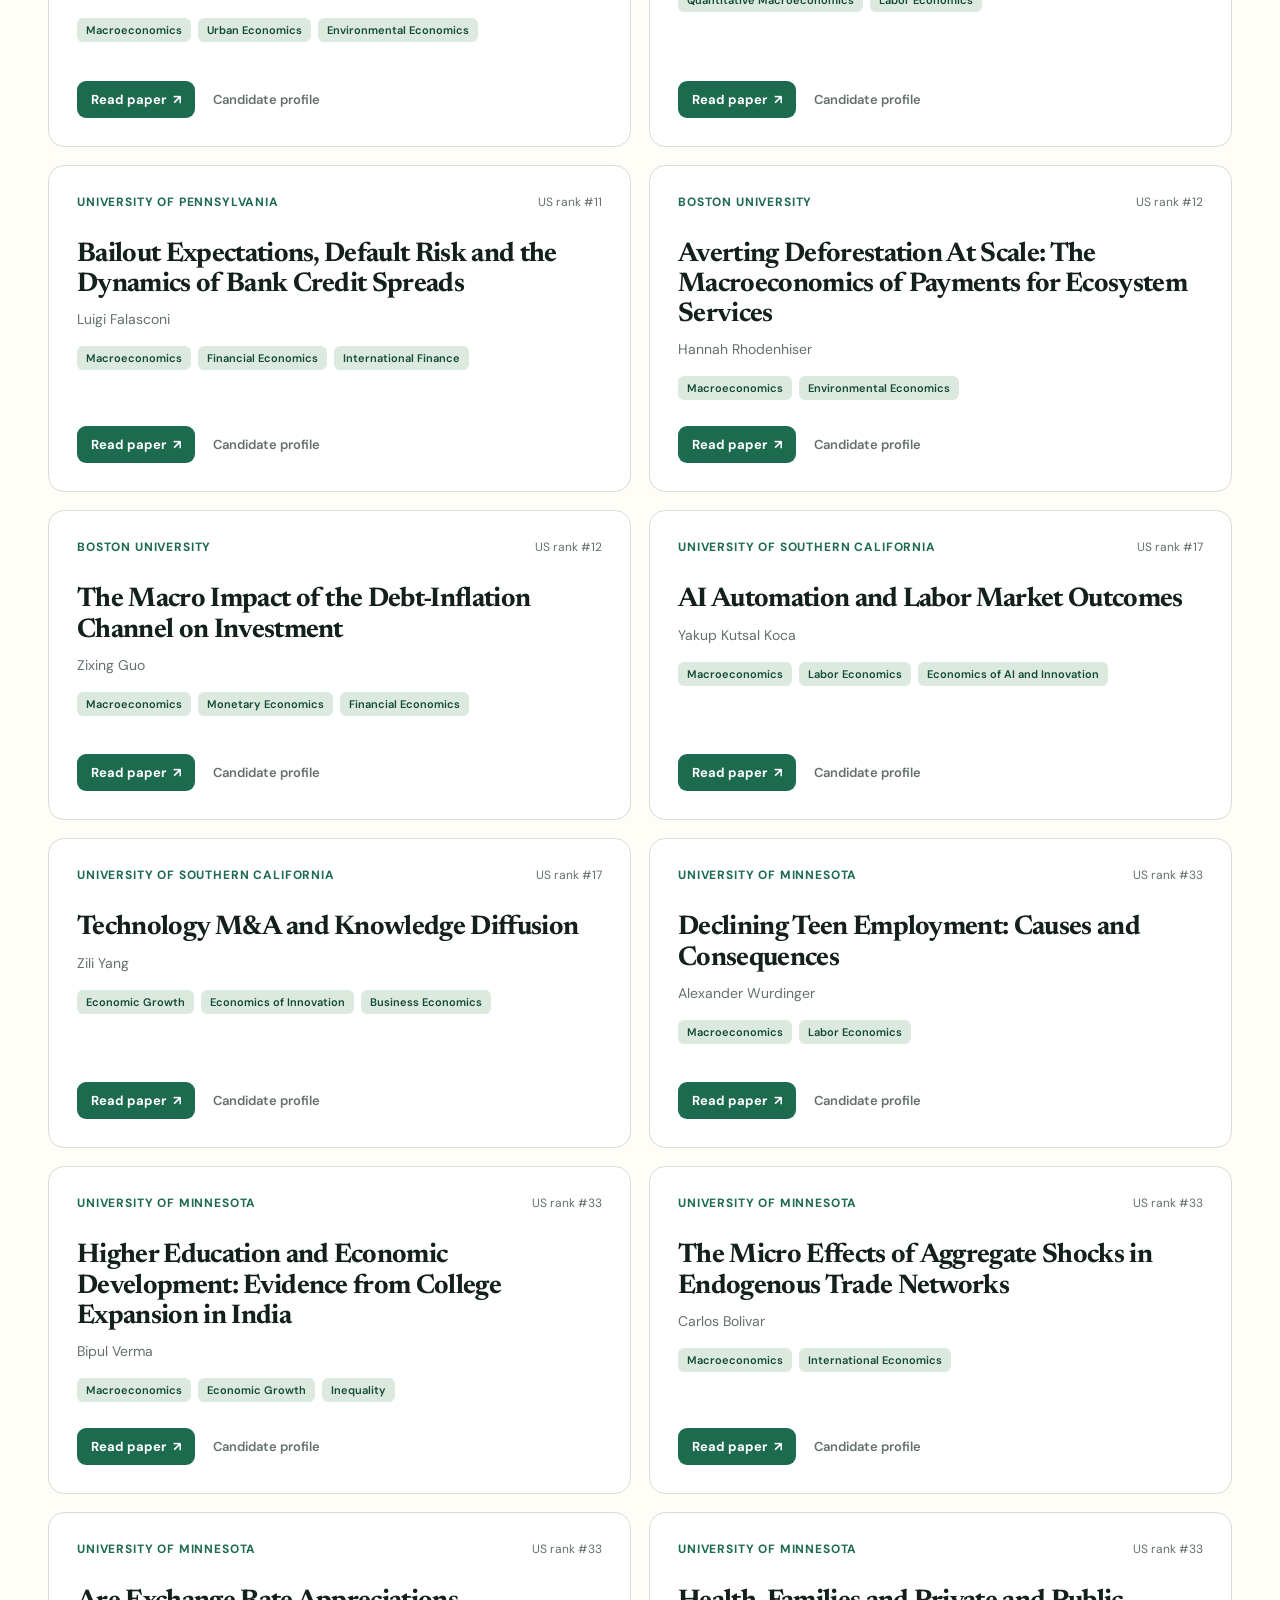
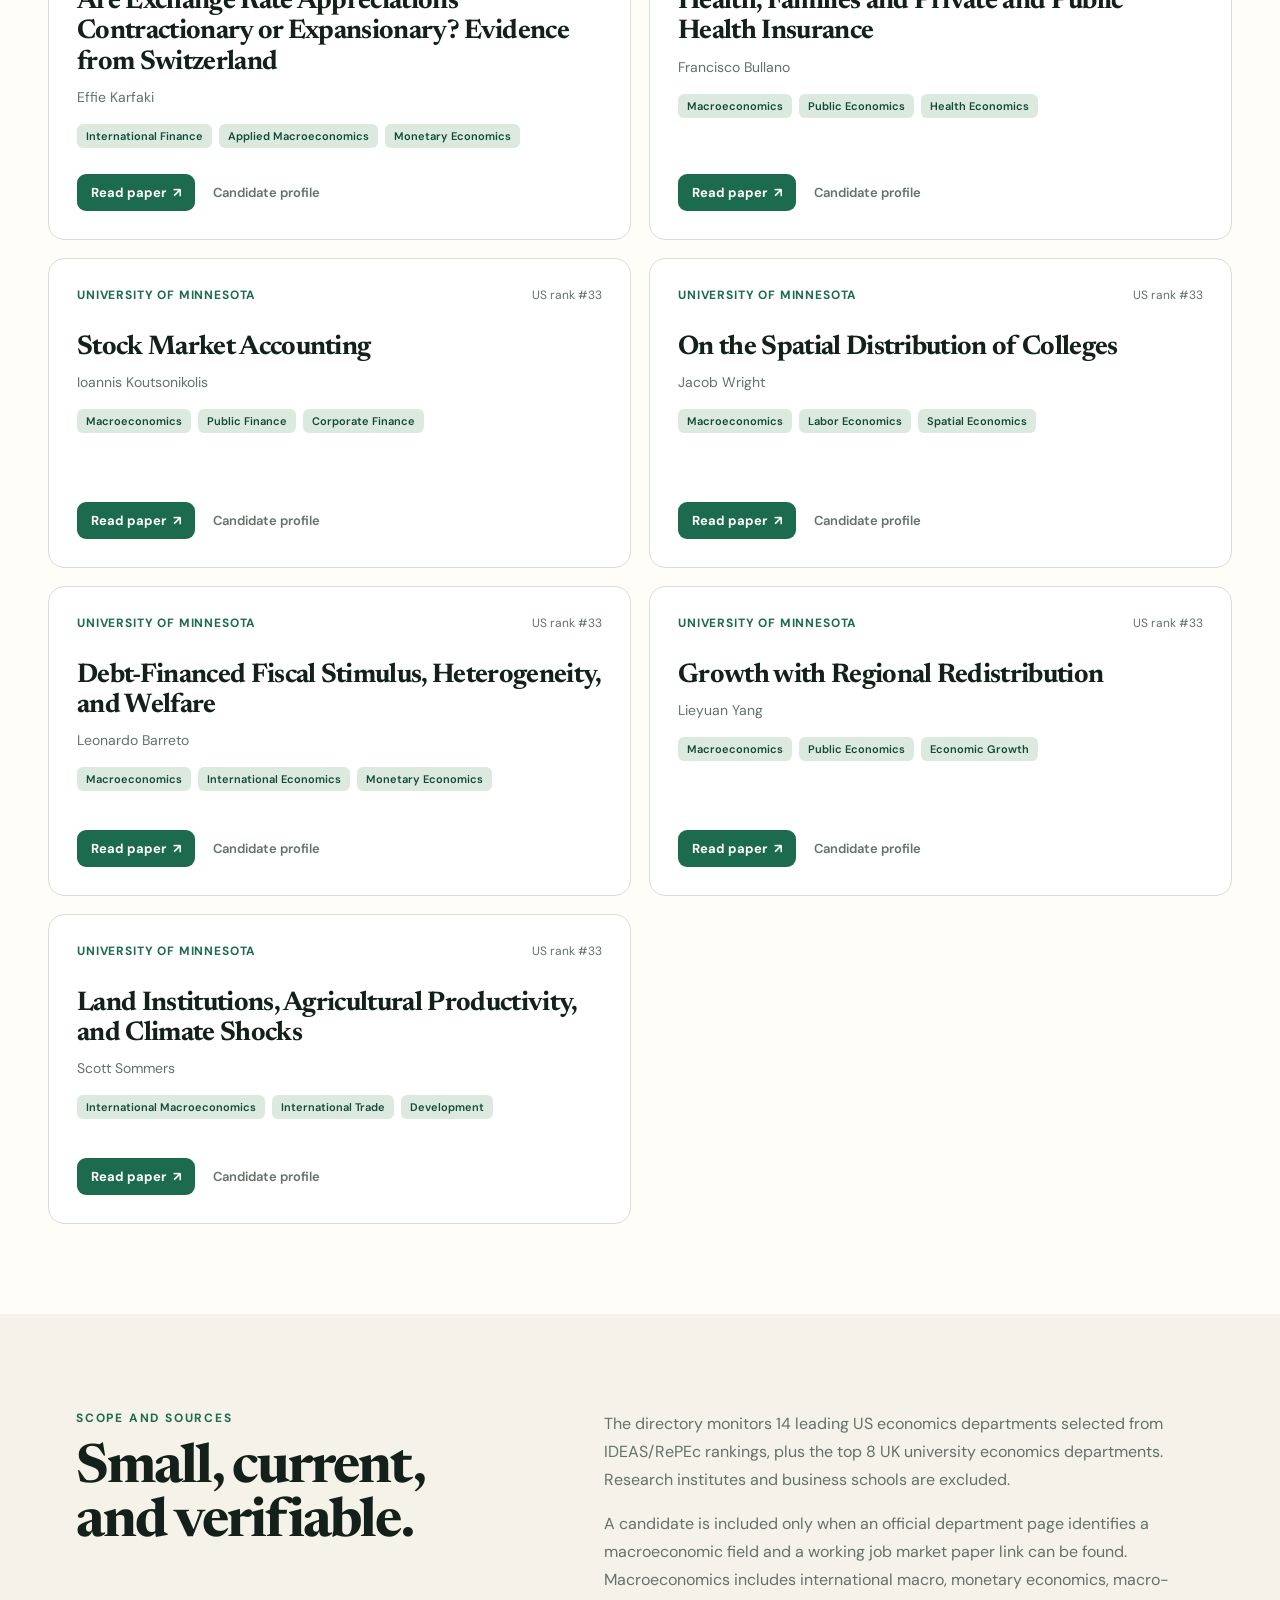
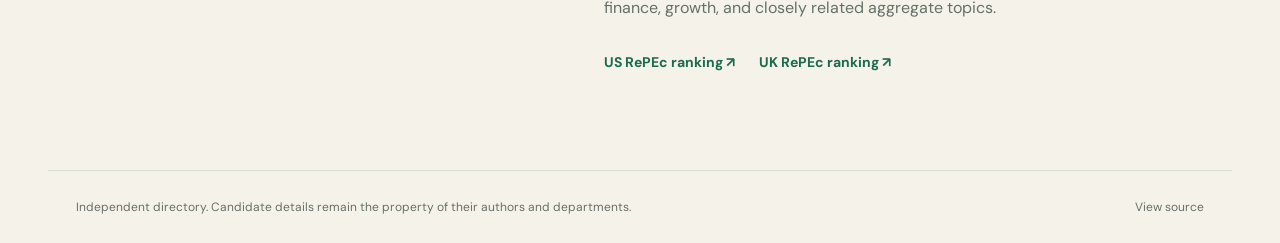
==== commit 2d840ce1: "Add University of Minnesota macro candidates" ====
--- a/index.html
+++ b/index.html
@@ -72,7 +72,7 @@
         <h2>Small, current, and verifiable.</h2>
       </div>
       <div class="method-copy">
-        <p>The directory monitors 13 leading US economics departments drawn from the IDEAS/RePEc top 20, plus the top 8 UK university economics departments. Research institutes and business schools are excluded.</p>
+        <p>The directory monitors 14 leading US economics departments selected from IDEAS/RePEc rankings, plus the top 8 UK university economics departments. Research institutes and business schools are excluded.</p>
         <p>A candidate is included only when an official department page identifies a macroeconomic field and a working job market paper link can be found. Macroeconomics includes international macro, monetary economics, macro-finance, growth, and closely related aggregate topics.</p>
         <div class="source-links">
           <a id="us-ranking-link" href="https://ideas.repec.org/top/top.usecondept.html" target="_blank" rel="noopener">US RePEc ranking <span>↗</span></a>
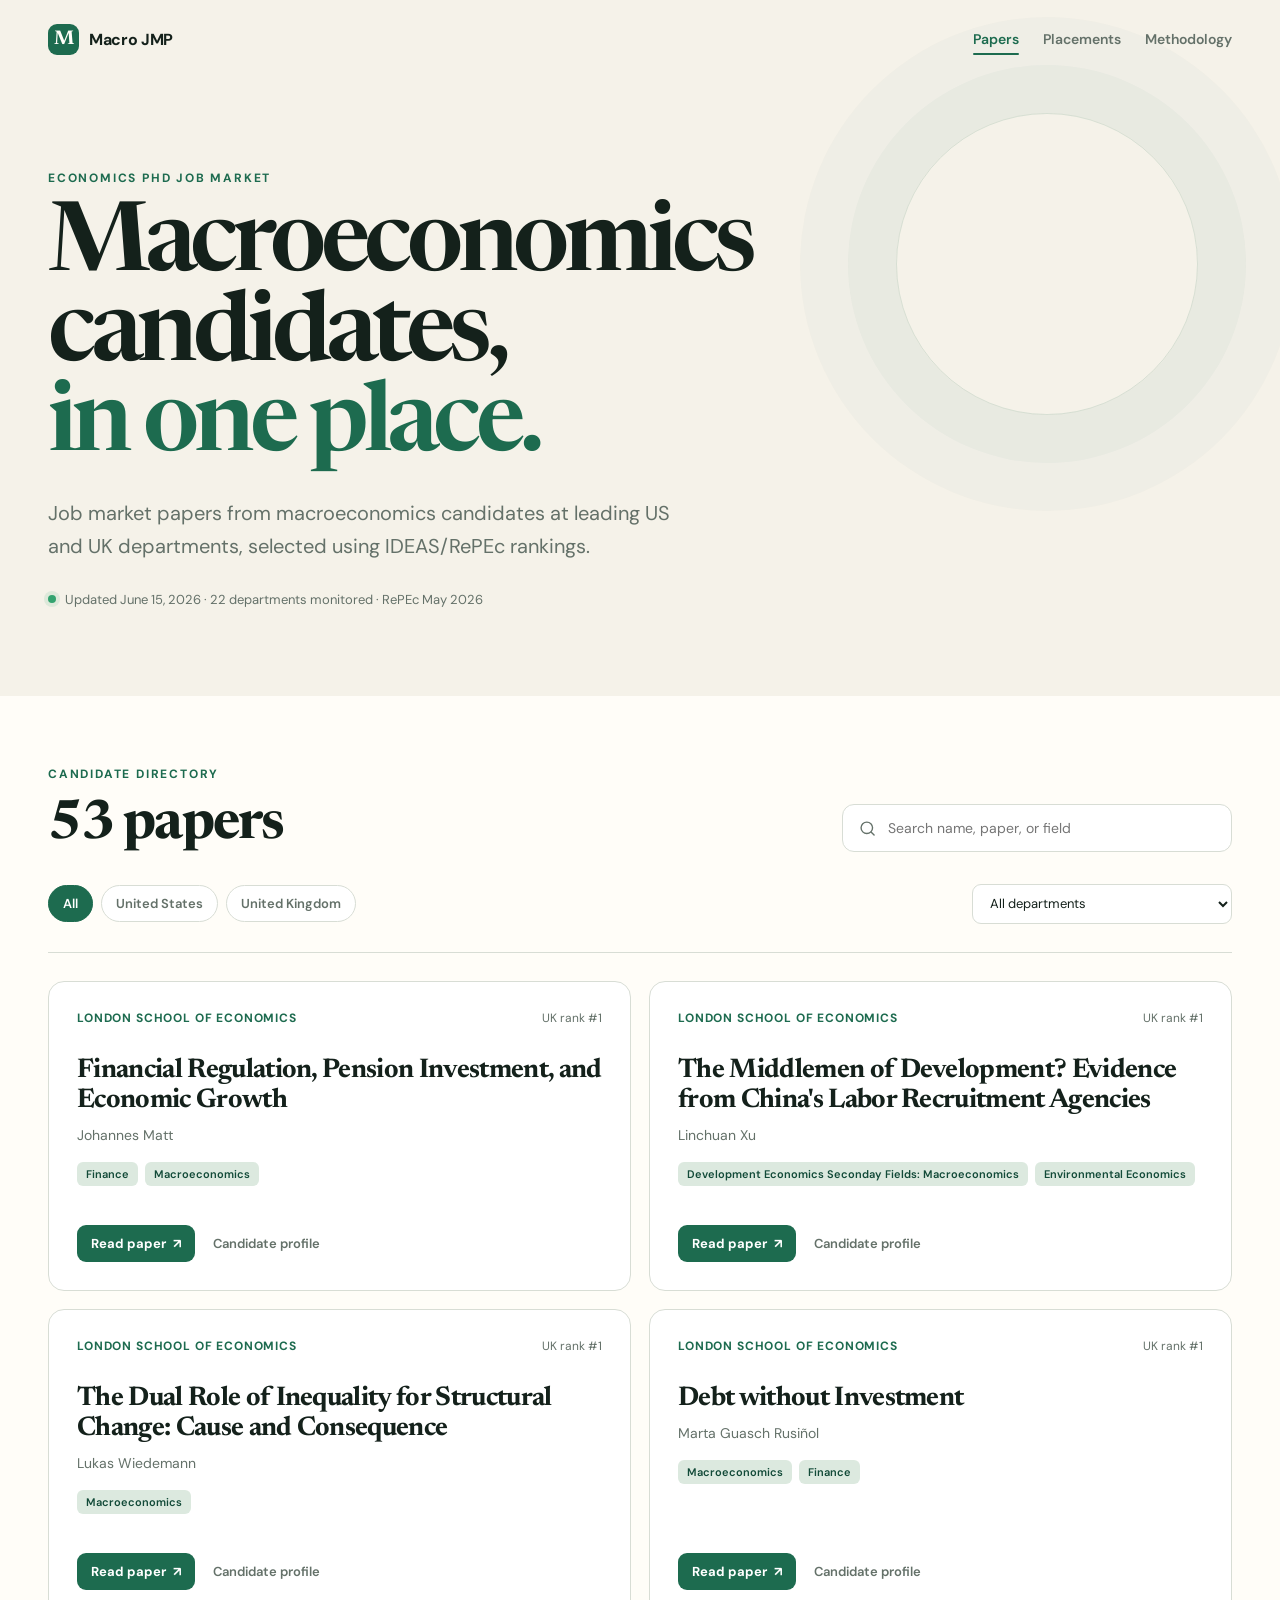
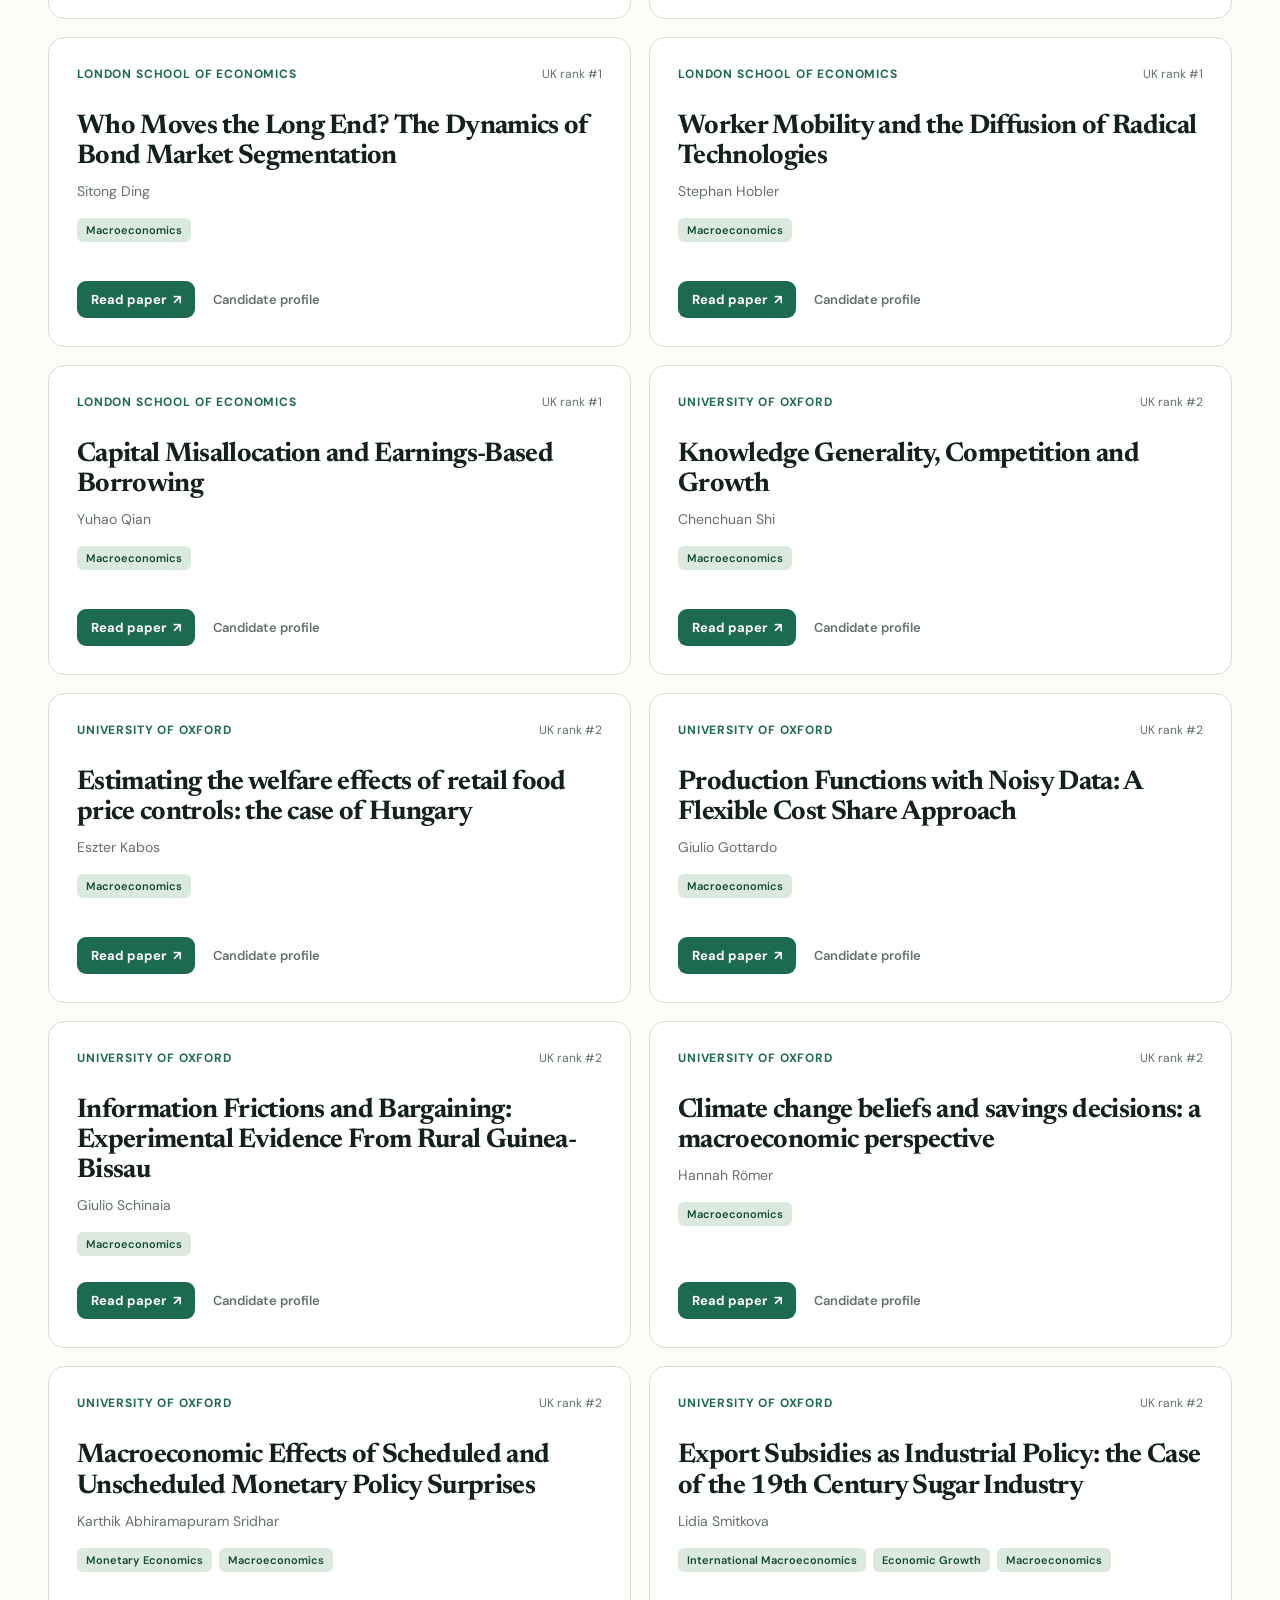
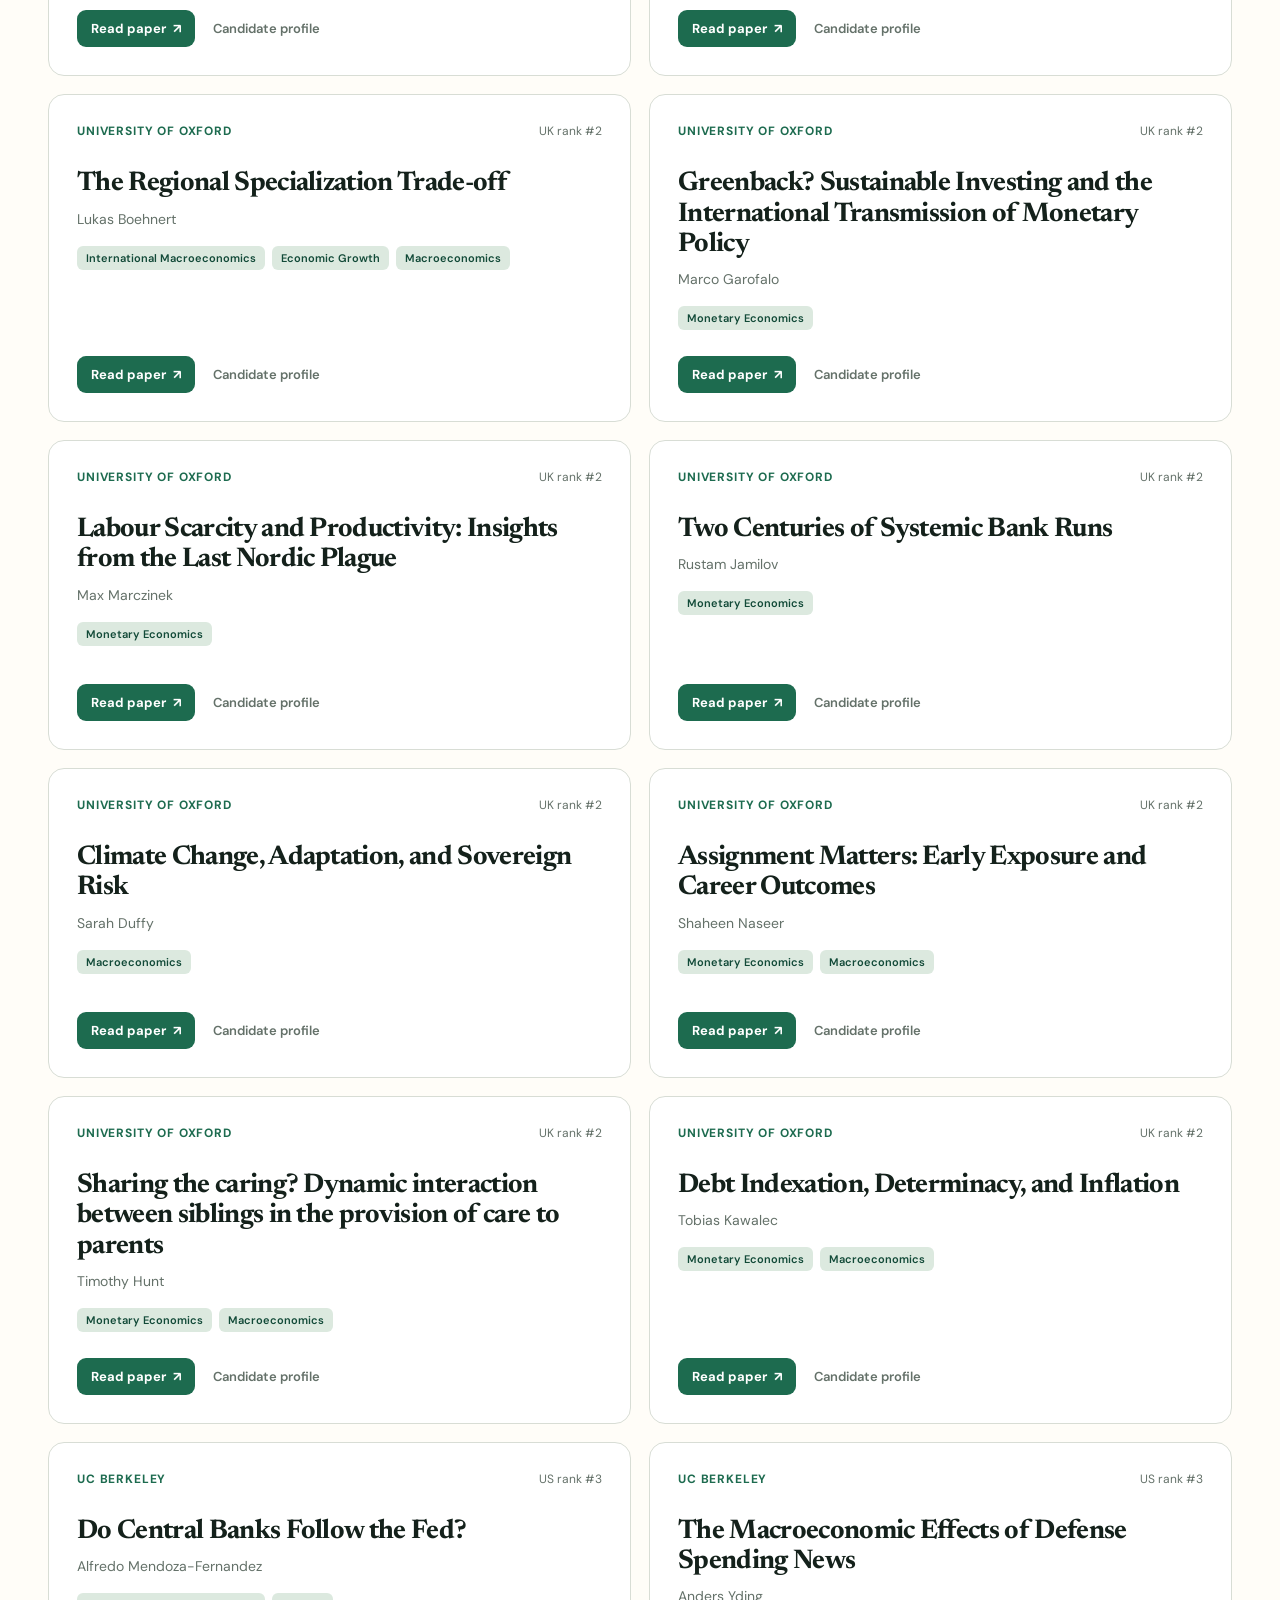
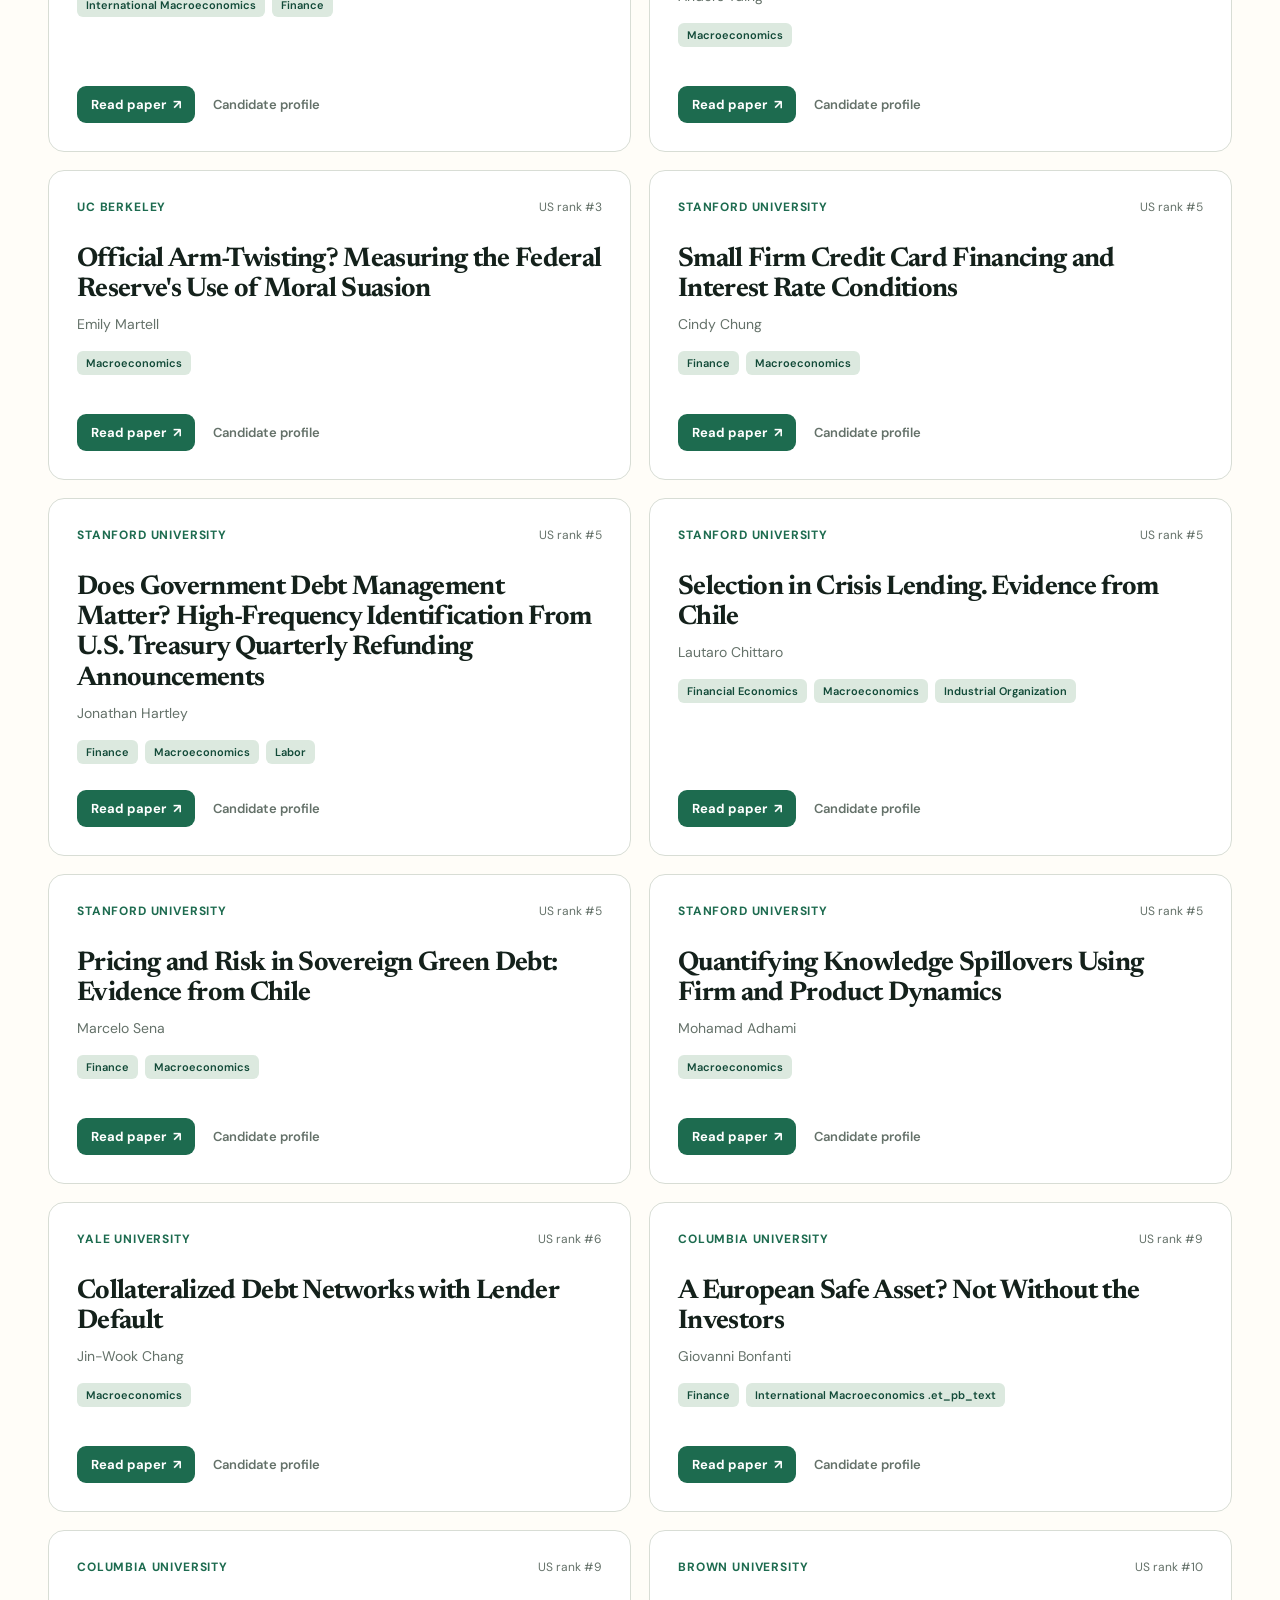
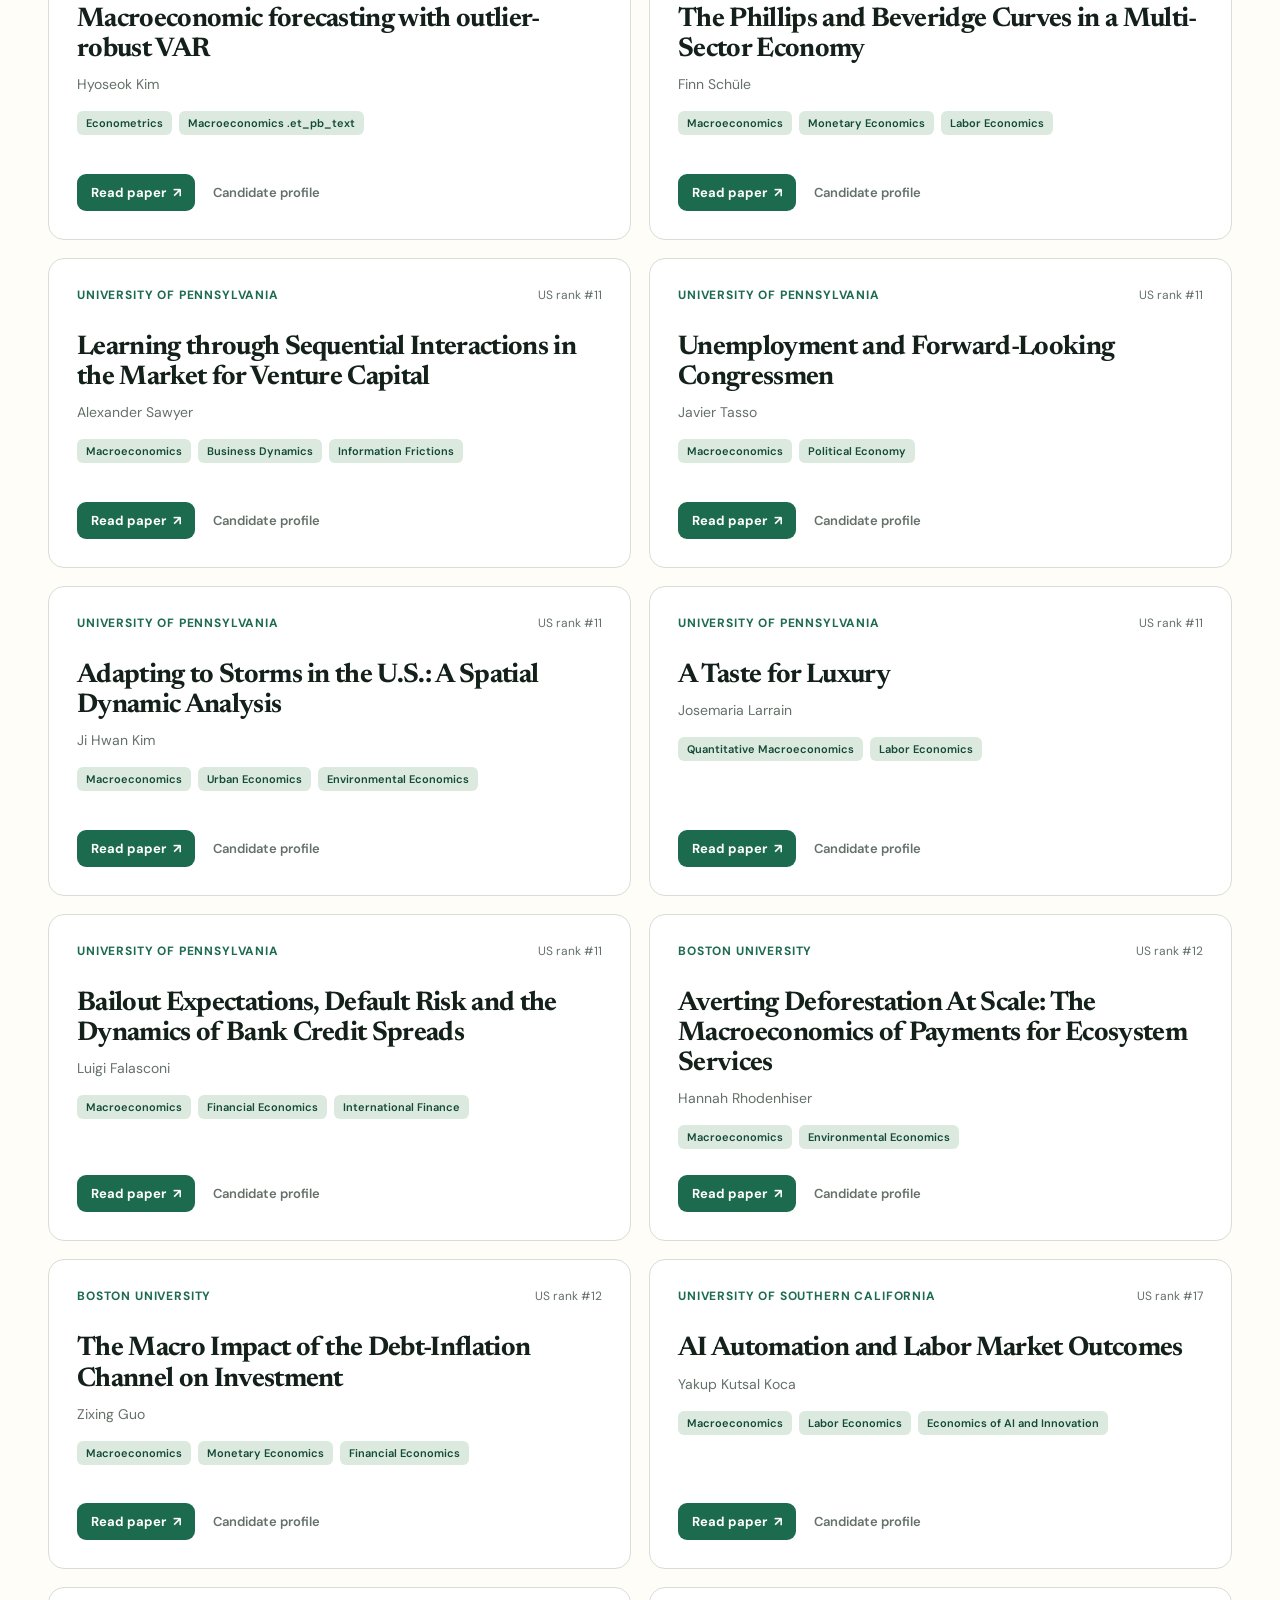
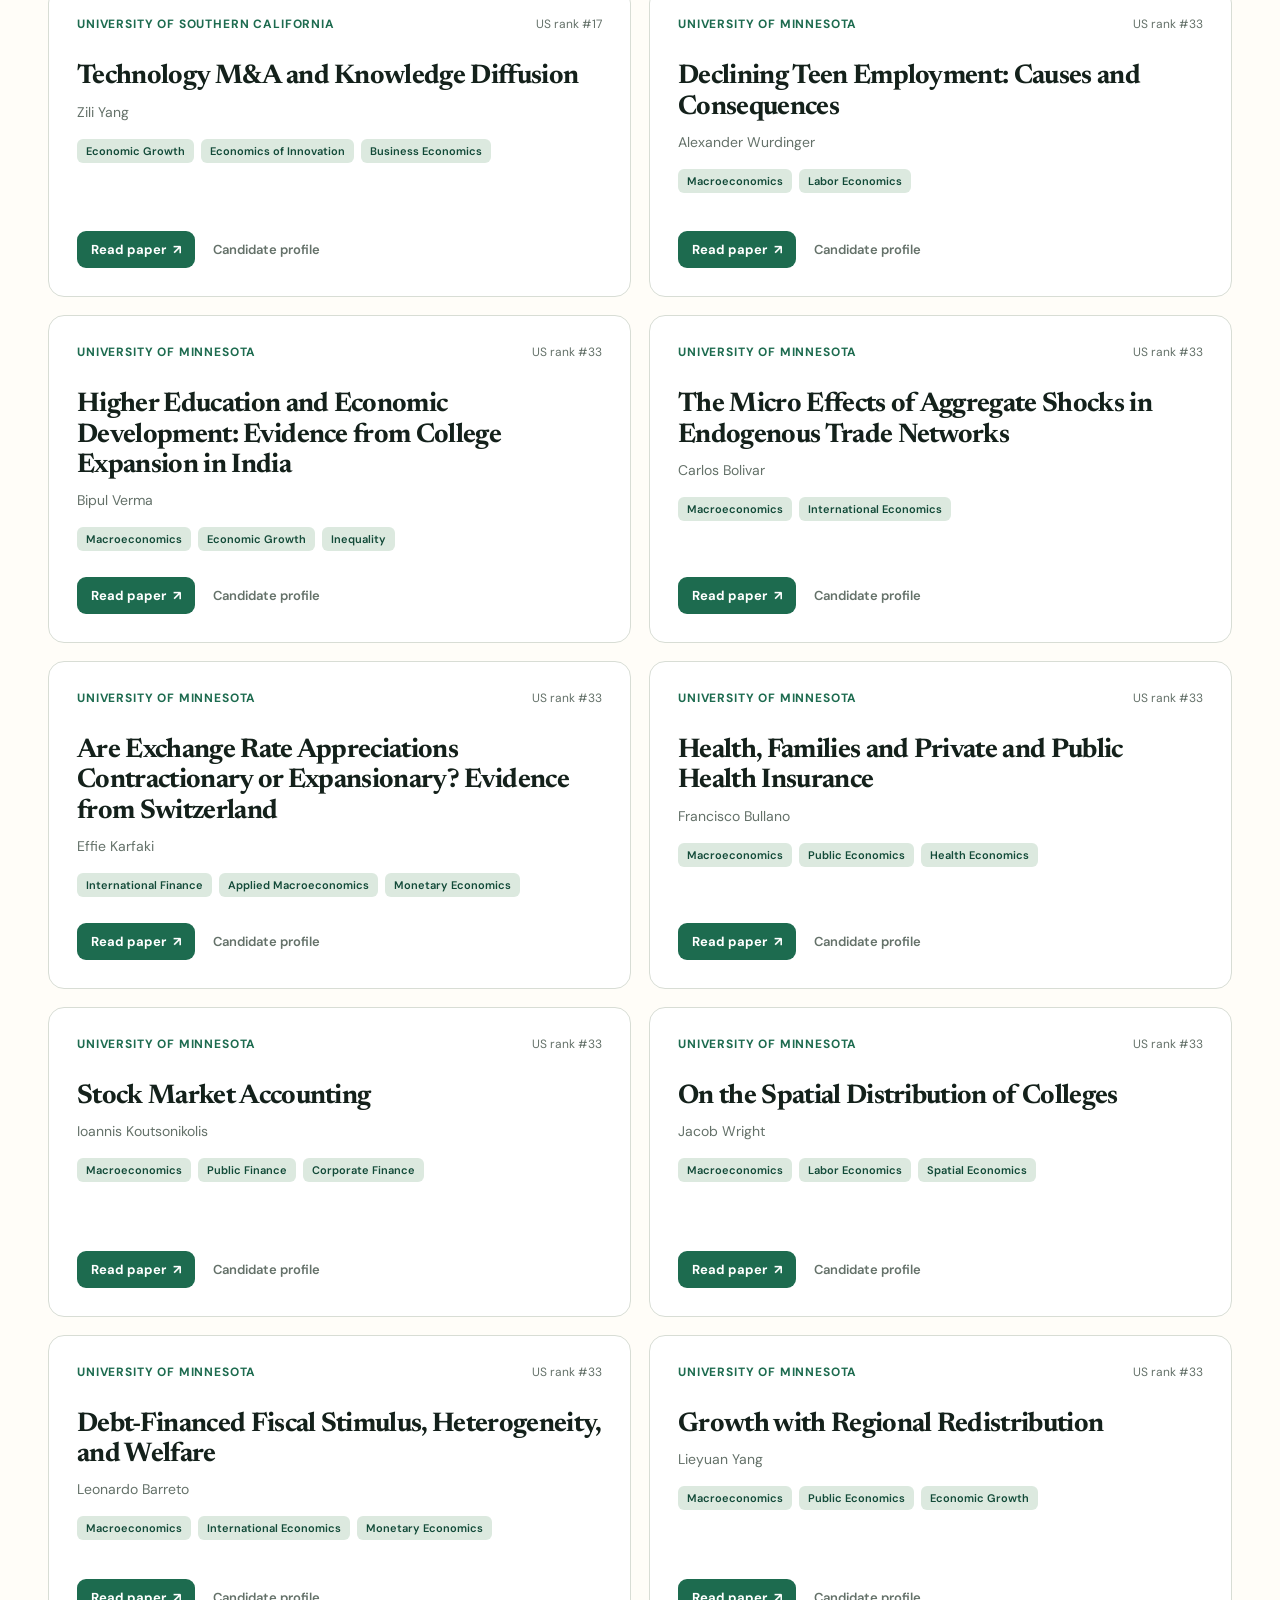
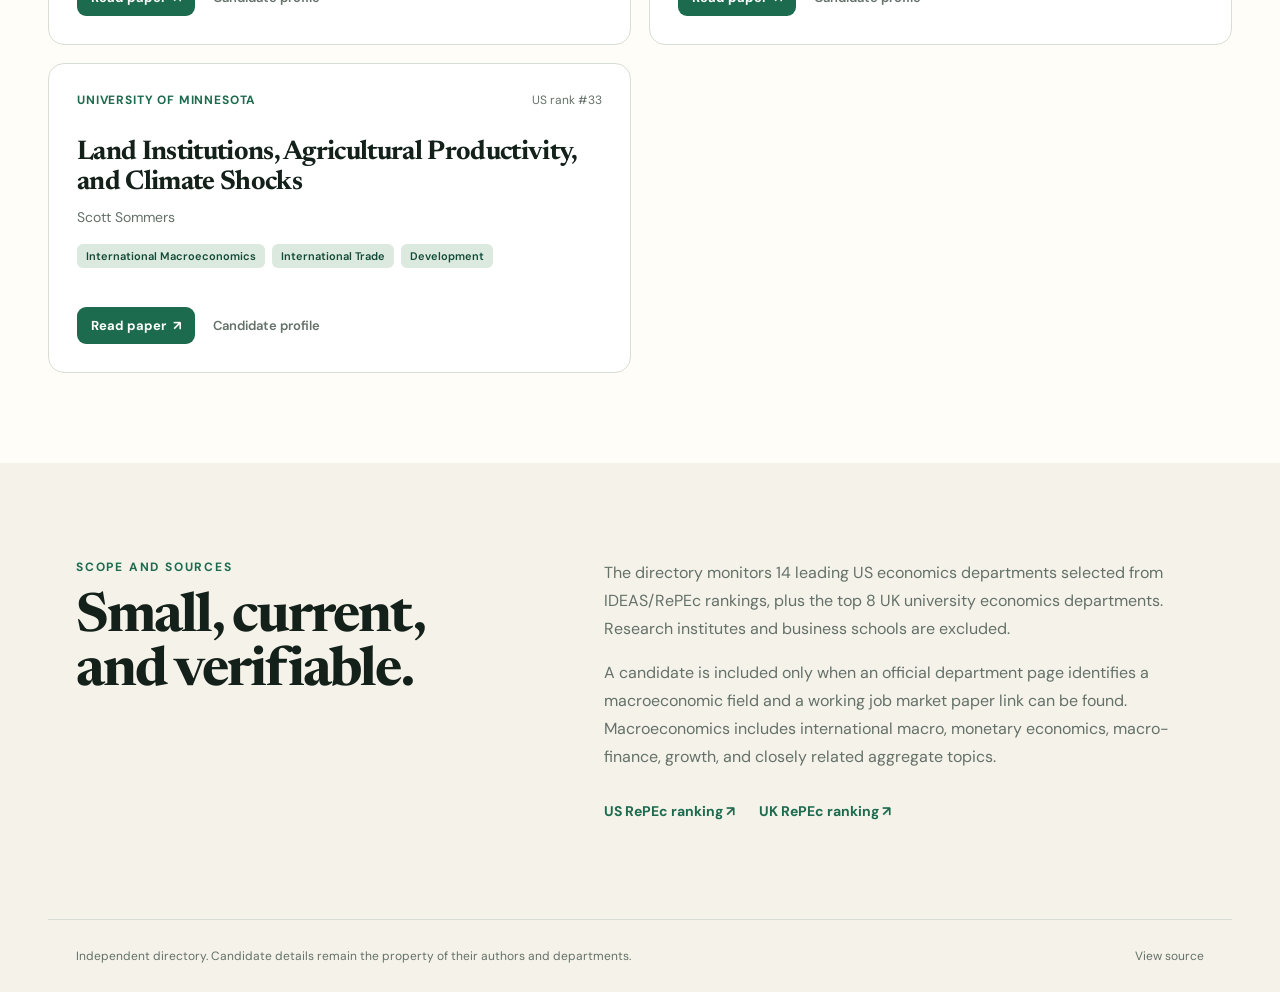
==== commit 66ee2a1e: "Add candidate placements page" ====
--- a/index.html
+++ b/index.html
@@ -8,7 +8,7 @@
   <link rel="preconnect" href="https://fonts.googleapis.com">
   <link rel="preconnect" href="https://fonts.gstatic.com" crossorigin>
   <link href="https://fonts.googleapis.com/css2?family=DM+Sans:wght@400;500;600;700&family=Newsreader:opsz,wght@6..72,600&display=swap" rel="stylesheet">
-  <link rel="stylesheet" href="static/styles.css">
+  <link rel="stylesheet" href="static/styles.css?v=20260615-2">
   <script src="static/app.js" defer></script>
 </head>
 <body>
@@ -17,7 +17,11 @@
       <span class="brand-mark">M</span>
       <span>Macro JMP</span>
     </a>
-    <a class="method-link" href="#methodology">Methodology</a>
+    <nav class="site-nav" aria-label="Primary navigation">
+      <a href="./" aria-current="page">Papers</a>
+      <a href="placements.html">Placements</a>
+      <a href="#methodology">Methodology</a>
+    </nav>
   </header>
 
   <main>
--- a/static/styles.css
+++ b/static/styles.css
@@ -57,11 +57,30 @@
   font-size: 20px;
 }
 
-.method-link {
+.method-link, .site-nav a {
   color: var(--muted);
   font-size: 14px;
   font-weight: 600;
   text-decoration: none;
+}
+
+.site-nav {
+  display: flex;
+  align-items: center;
+  gap: 24px;
+}
+
+.site-nav a:hover, .site-nav a[aria-current="page"] { color: var(--green); }
+.site-nav a[aria-current="page"] { position: relative; }
+.site-nav a[aria-current="page"]::after {
+  content: "";
+  position: absolute;
+  right: 0;
+  bottom: -7px;
+  left: 0;
+  height: 2px;
+  border-radius: 2px;
+  background: var(--green);
 }
 
 .hero {
@@ -195,7 +214,7 @@
 
 .filter-group { display: flex; gap: 8px; flex-wrap: wrap; }
 
-.filter-chip, #clear-filters {
+.filter-chip, #clear-filters, #clear-placement-filters {
   padding: 9px 14px;
   border: 1px solid var(--line);
   border-radius: 999px;
@@ -342,6 +361,108 @@
 .empty-state p { color: var(--muted); }
 #clear-filters { color: #fff; border-color: var(--green); background: var(--green); }
 
+.placement-grid {
+  display: grid;
+  grid-template-columns: repeat(2, minmax(0, 1fr));
+  gap: 18px;
+  padding-top: 28px;
+}
+
+.placement-card {
+  min-height: 330px;
+  padding: 28px;
+  display: flex;
+  flex-direction: column;
+  border: 1px solid var(--line);
+  border-radius: 16px;
+  background: #fff;
+  transition: transform 180ms ease, box-shadow 180ms ease, border-color 180ms ease;
+}
+
+.placement-card:hover {
+  transform: translateY(-3px);
+  border-color: #b9c8bd;
+  box-shadow: var(--shadow);
+}
+
+.placement-card h3 {
+  margin-bottom: 24px;
+  font-family: "Newsreader", serif;
+  font-size: 30px;
+  line-height: 1.08;
+  letter-spacing: -0.025em;
+}
+
+.placement-status {
+  flex: 0 0 auto;
+  padding: 5px 9px;
+  border-radius: 999px;
+  font-size: 11px;
+  font-weight: 700;
+}
+
+.placement-status.confirmed { color: var(--green-dark); background: var(--green-soft); }
+.placement-status.pending { color: #7a675d; background: #eee7df; }
+
+.placement-detail {
+  padding-top: 18px;
+  border-top: 1px solid var(--line);
+}
+
+.placement-label {
+  display: block;
+  margin-bottom: 8px;
+  color: var(--muted);
+  font-size: 10px;
+  font-weight: 700;
+  letter-spacing: 0.12em;
+  text-transform: uppercase;
+}
+
+.placement-destination {
+  display: block;
+  color: var(--ink);
+  font-size: 18px;
+  line-height: 1.35;
+  overflow-wrap: anywhere;
+}
+
+.placement-position {
+  margin: 7px 0 0;
+  color: var(--green);
+  font-size: 14px;
+  font-weight: 600;
+  line-height: 1.45;
+  overflow-wrap: anywhere;
+}
+
+.placement-timing {
+  margin: 8px 0 0;
+  color: var(--muted);
+  font-size: 12px;
+}
+
+.placement-links {
+  margin-top: auto;
+  padding-top: 24px;
+  display: flex;
+  align-items: center;
+  flex-wrap: wrap;
+  gap: 10px 18px;
+}
+
+.source-link {
+  color: var(--green);
+  font-size: 13px;
+  font-weight: 700;
+  text-decoration: none;
+  overflow-wrap: anywhere;
+}
+
+.pending-card { background: #fcfaf5; }
+.pending-card .placement-destination { color: var(--muted); font-weight: 600; }
+#clear-placement-filters { color: #fff; border-color: var(--green); background: var(--green); }
+
 .methodology {
   max-width: 1184px;
   margin: 0 auto;
@@ -389,6 +510,8 @@
 
 @media (max-width: 760px) {
   .site-header { height: 66px; padding-inline: 20px; }
+  .site-nav { gap: 14px; }
+  .site-nav a { font-size: 12px; }
   .hero { padding: 68px 20px 70px; }
   .hero::after { width: 170px; height: 170px; top: 20px; right: 0; }
   h1 { font-size: clamp(42px, 12vw, 58px); }
@@ -399,6 +522,13 @@
   .select-wrap select { width: 100%; max-width: none; }
   .paper-grid { grid-template-columns: 1fr; }
   .paper-card { min-height: 290px; padding: 24px; }
+  .placement-grid { grid-template-columns: 1fr; }
+  .placement-card { min-height: 310px; padding: 24px; }
   .methodology { grid-template-columns: 1fr; gap: 36px; padding: 70px 20px; }
   footer { margin-inline: 20px; padding-inline: 0; flex-direction: column; }
 }
+
+@media (max-width: 360px) {
+  .brand > span:last-child { display: none; }
+  h1 { font-size: 36px; }
+}
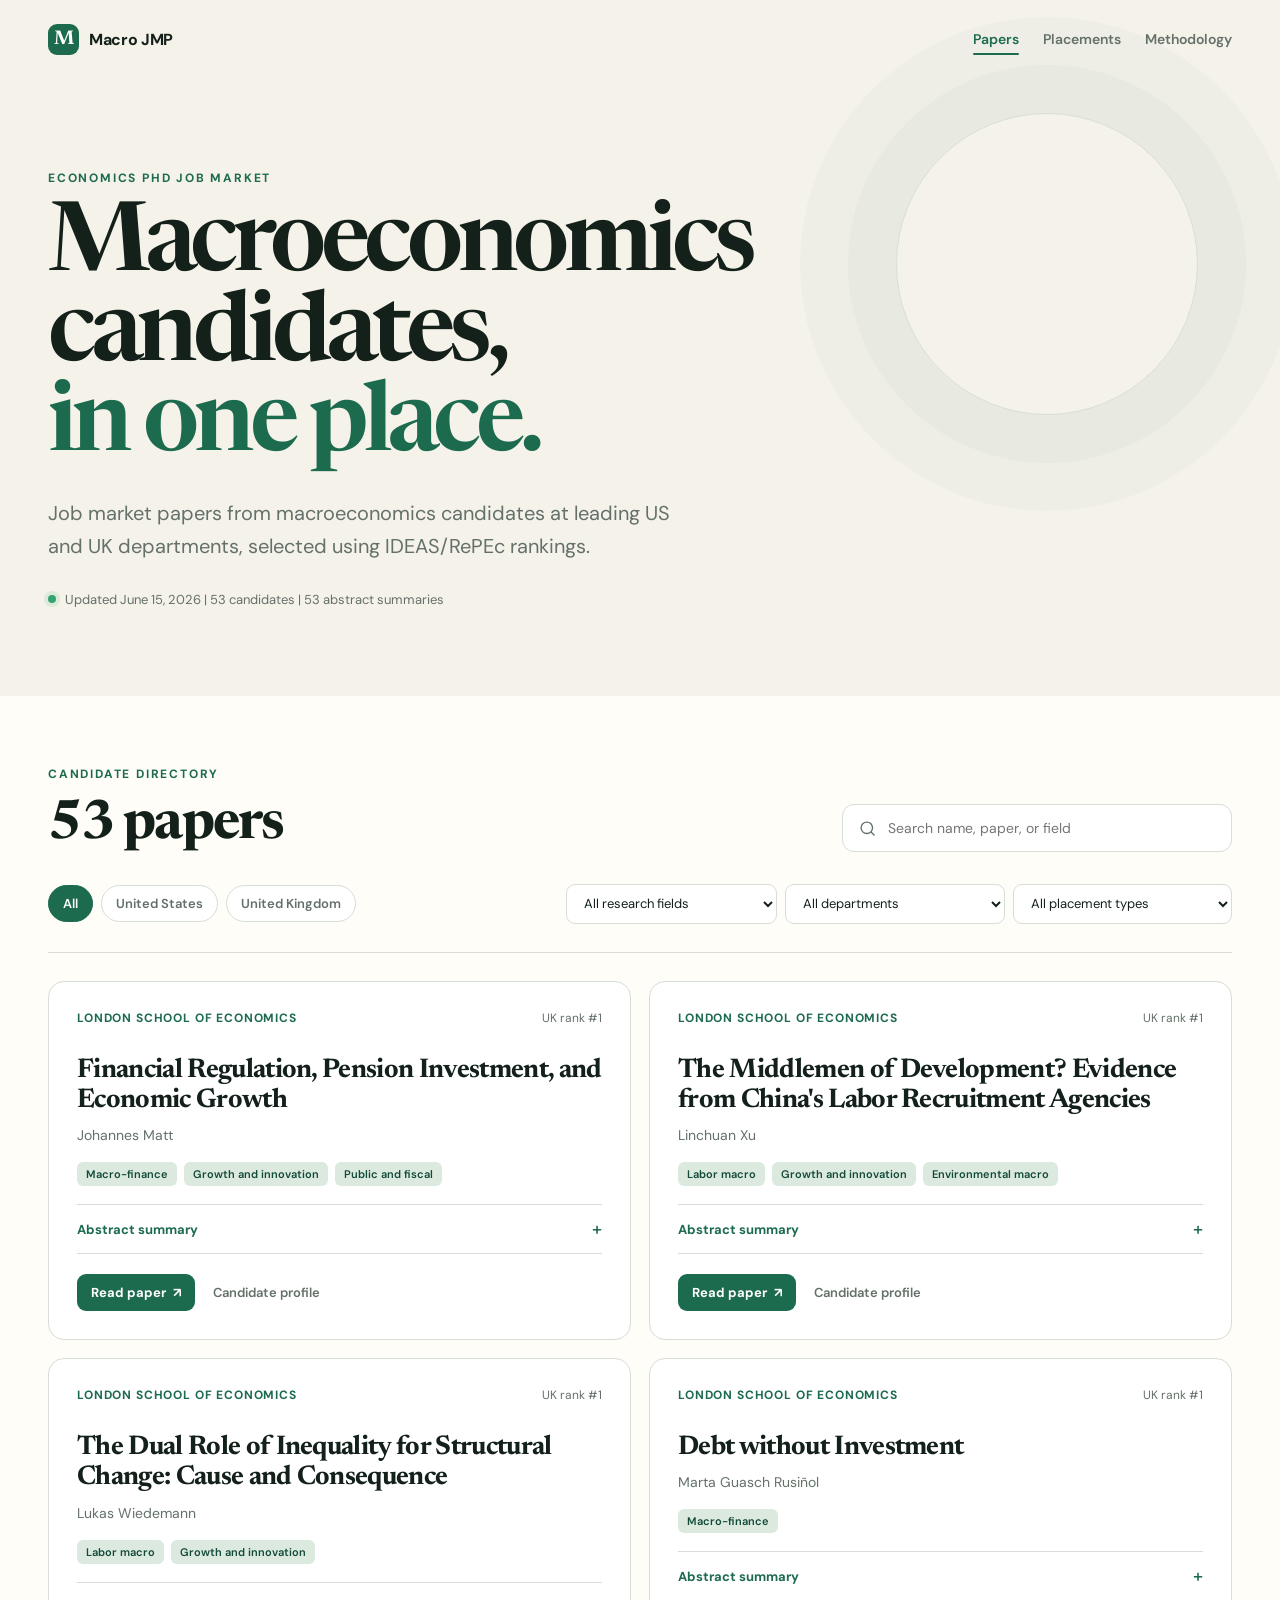
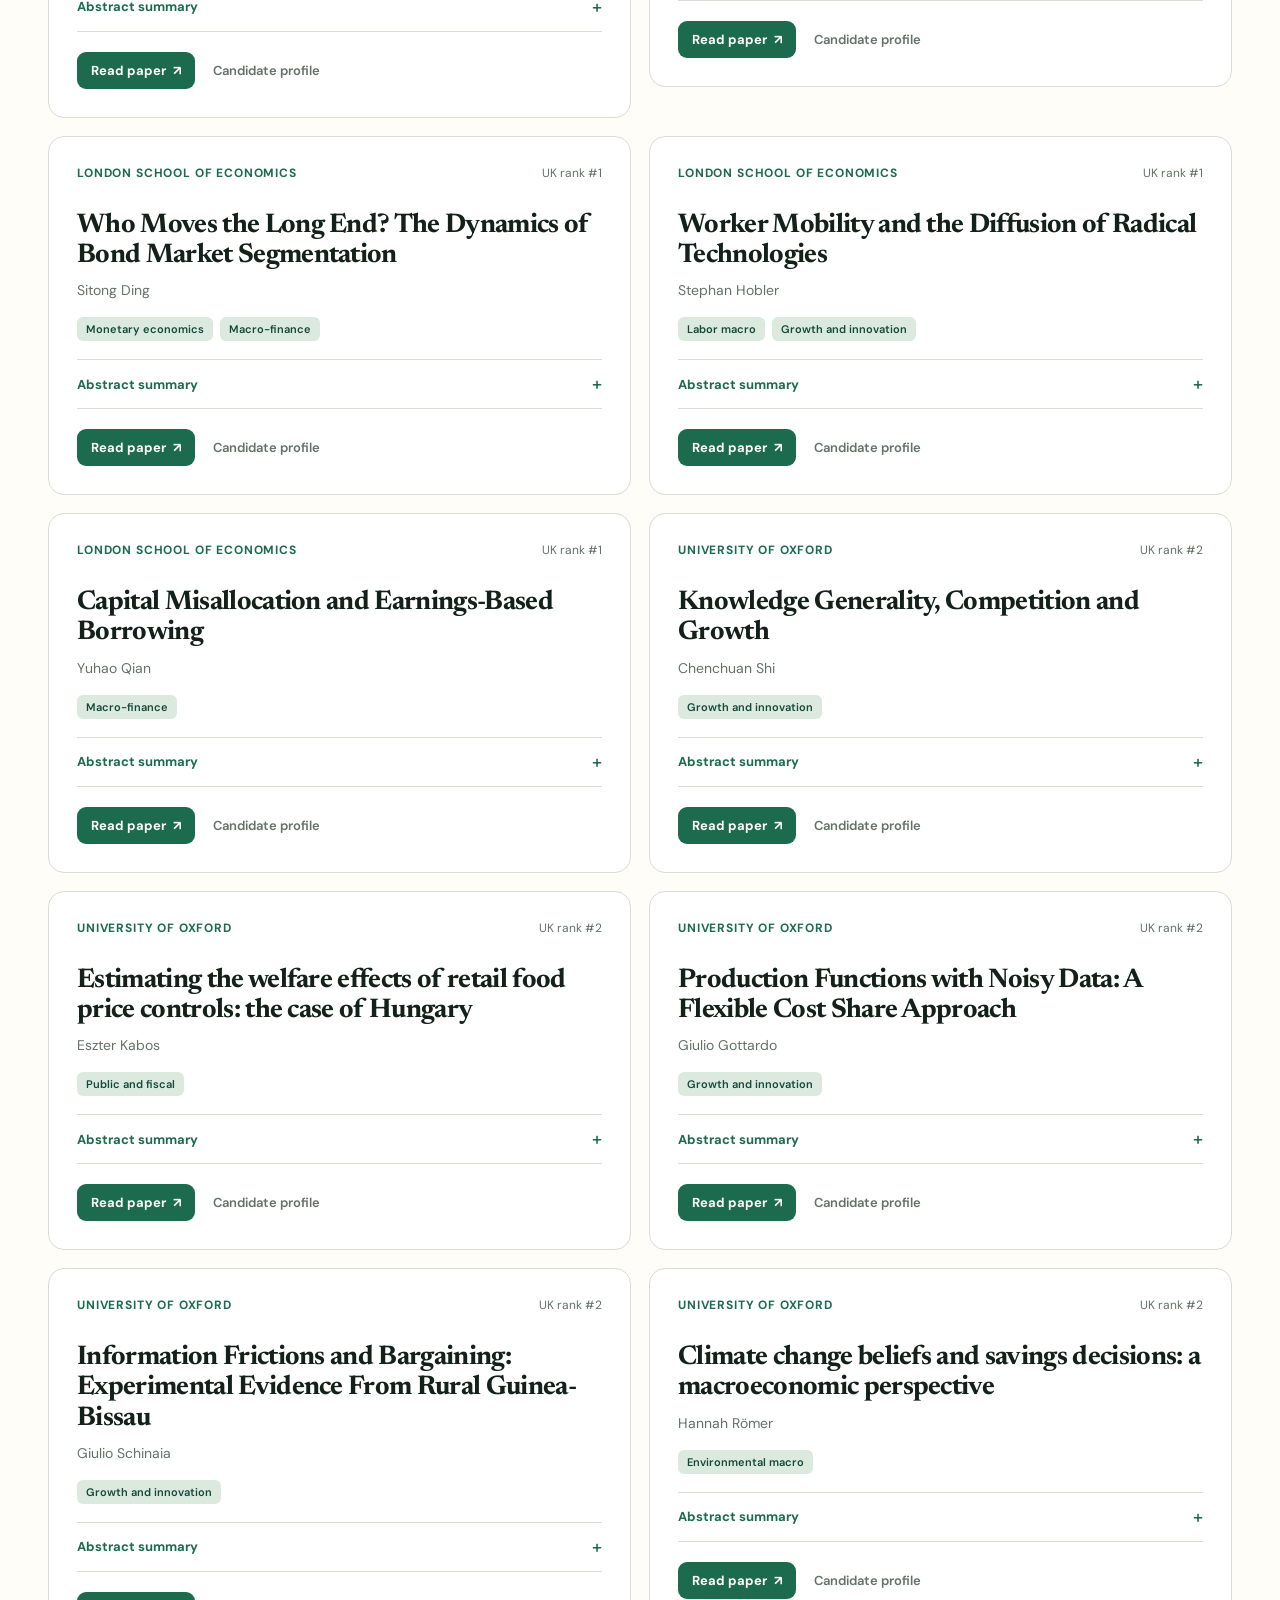
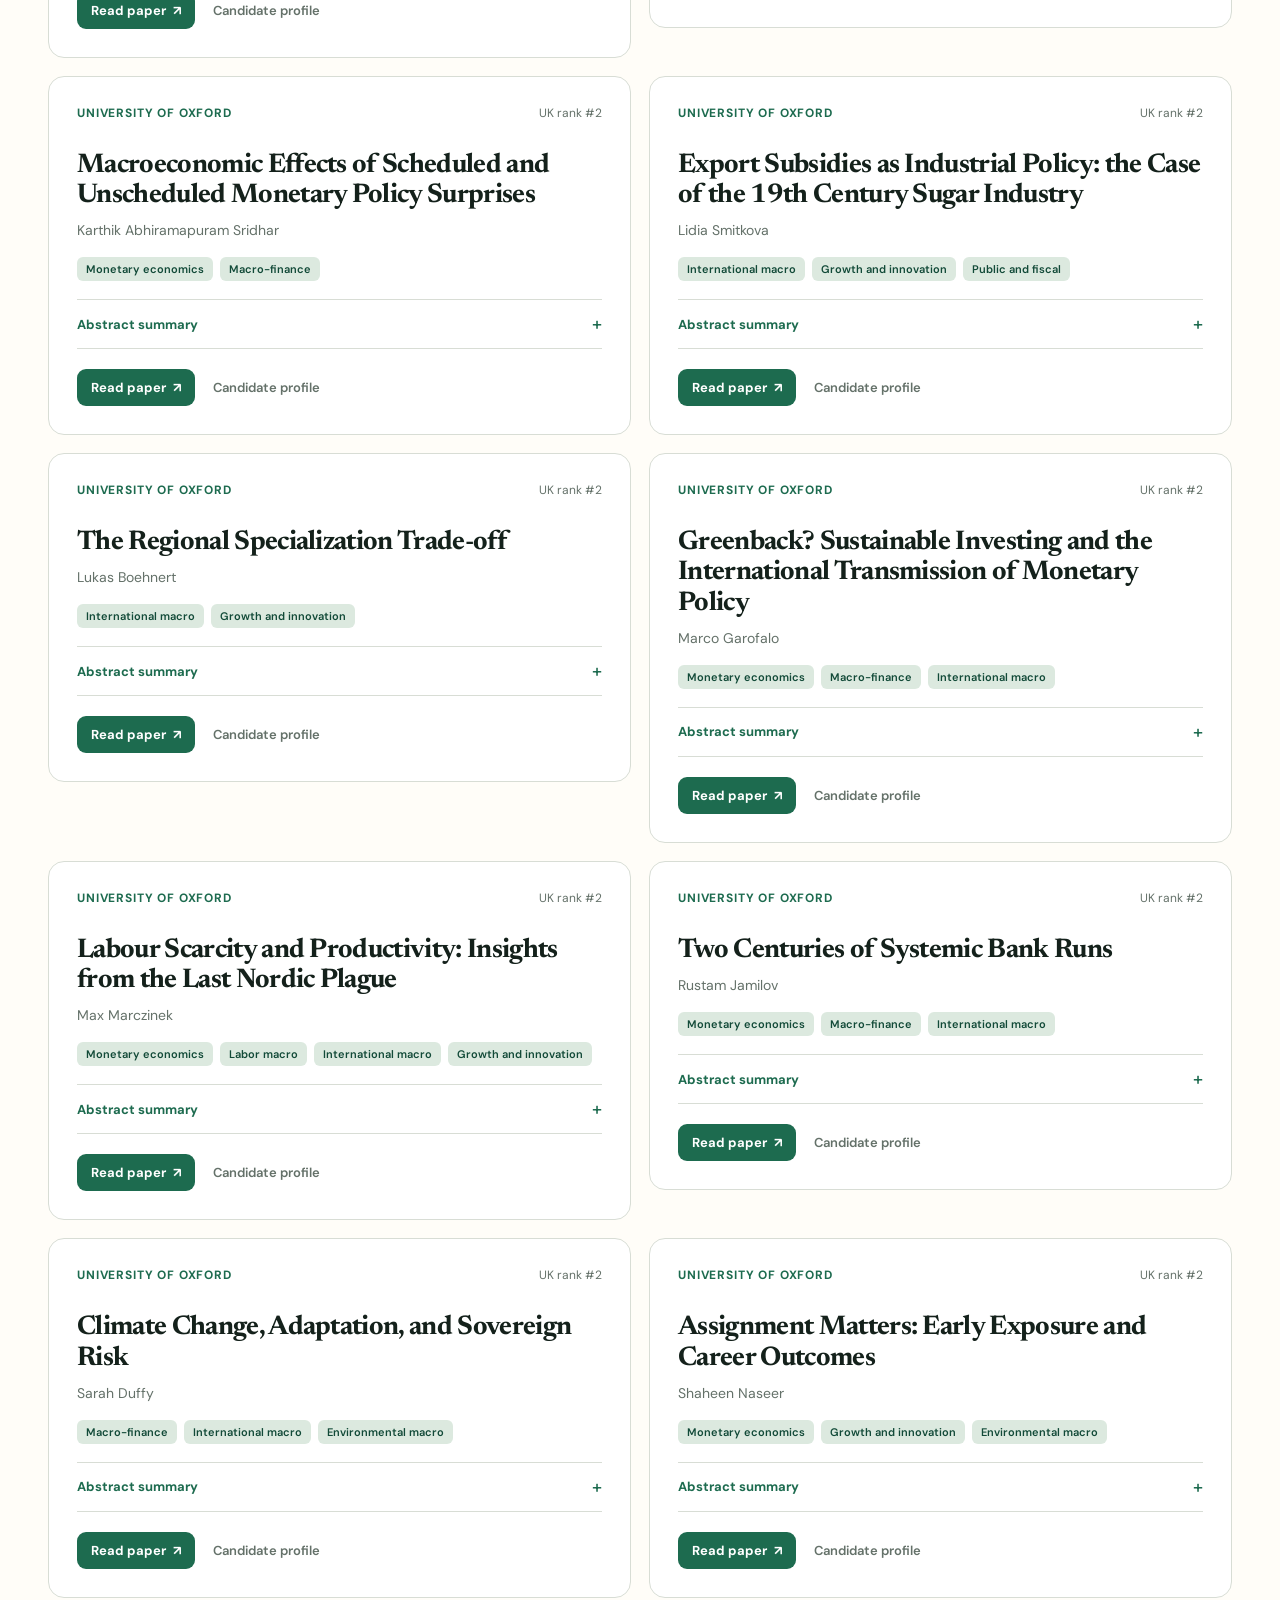
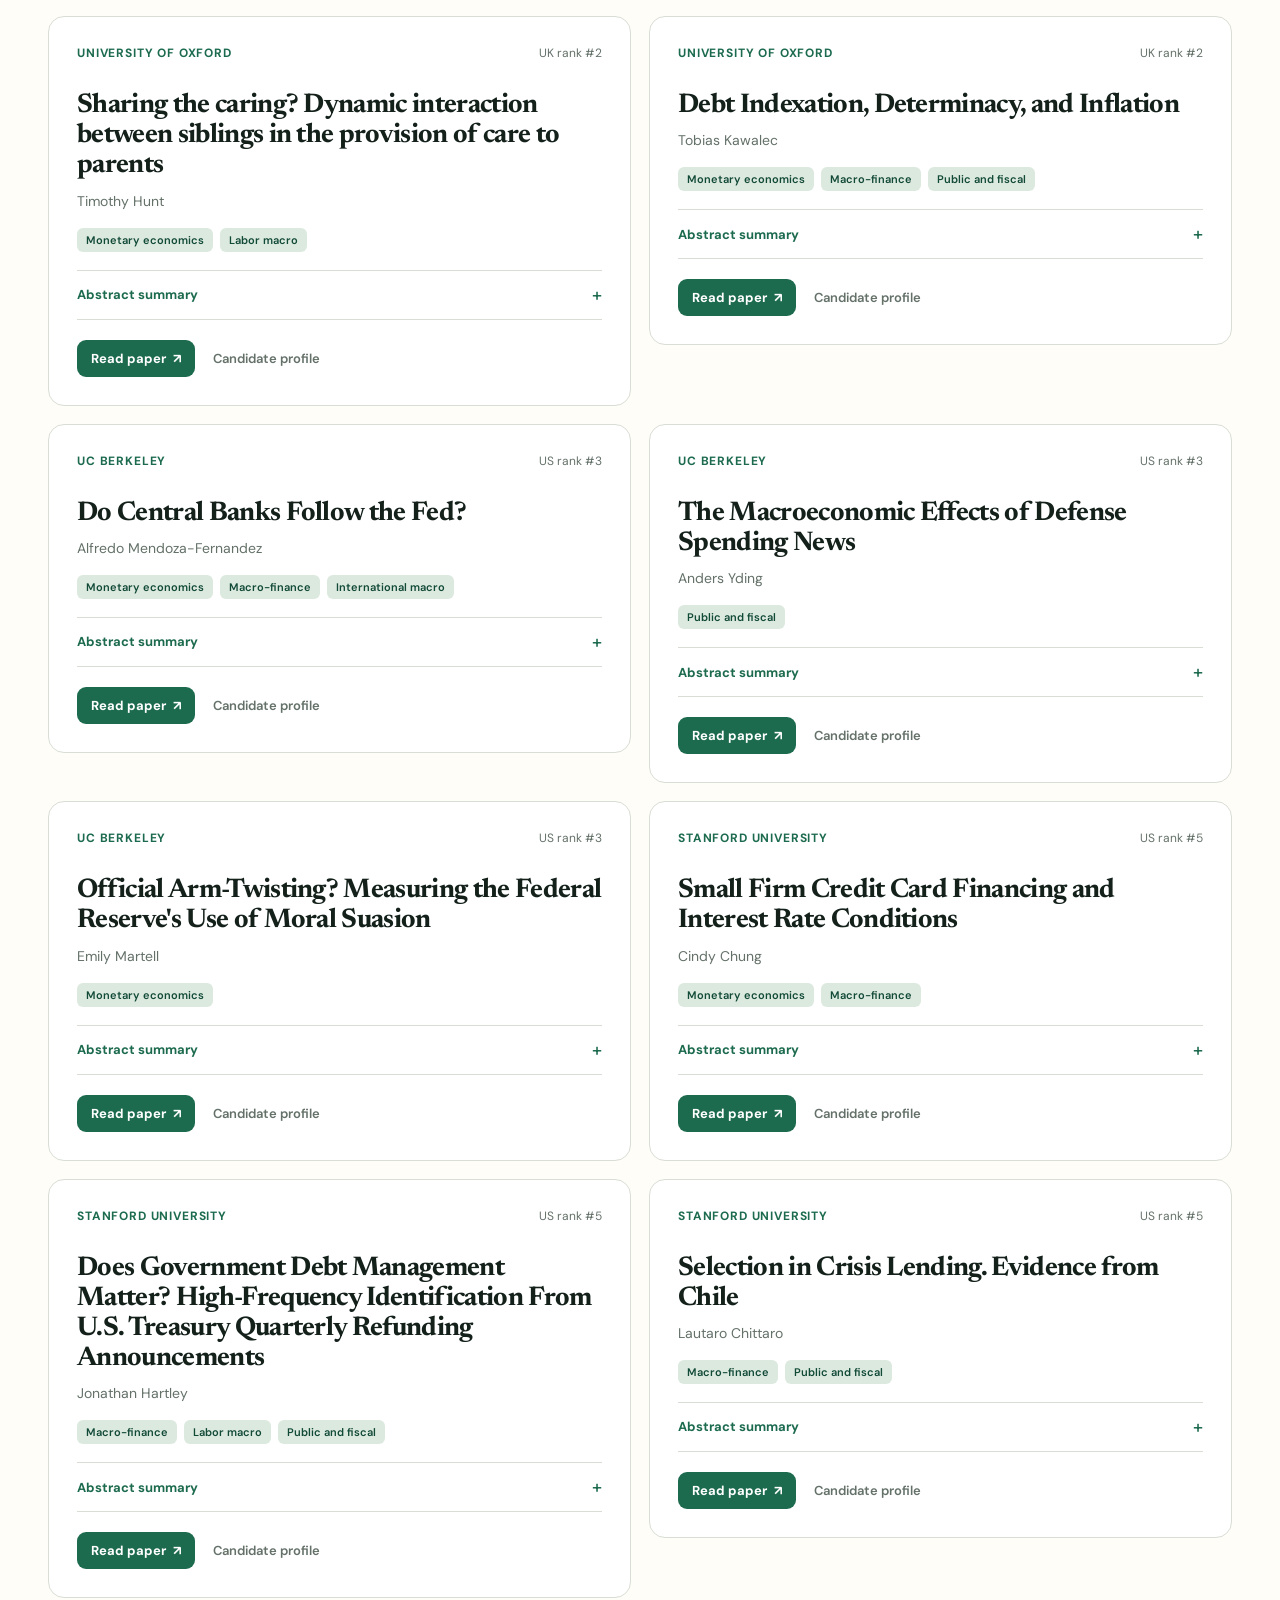
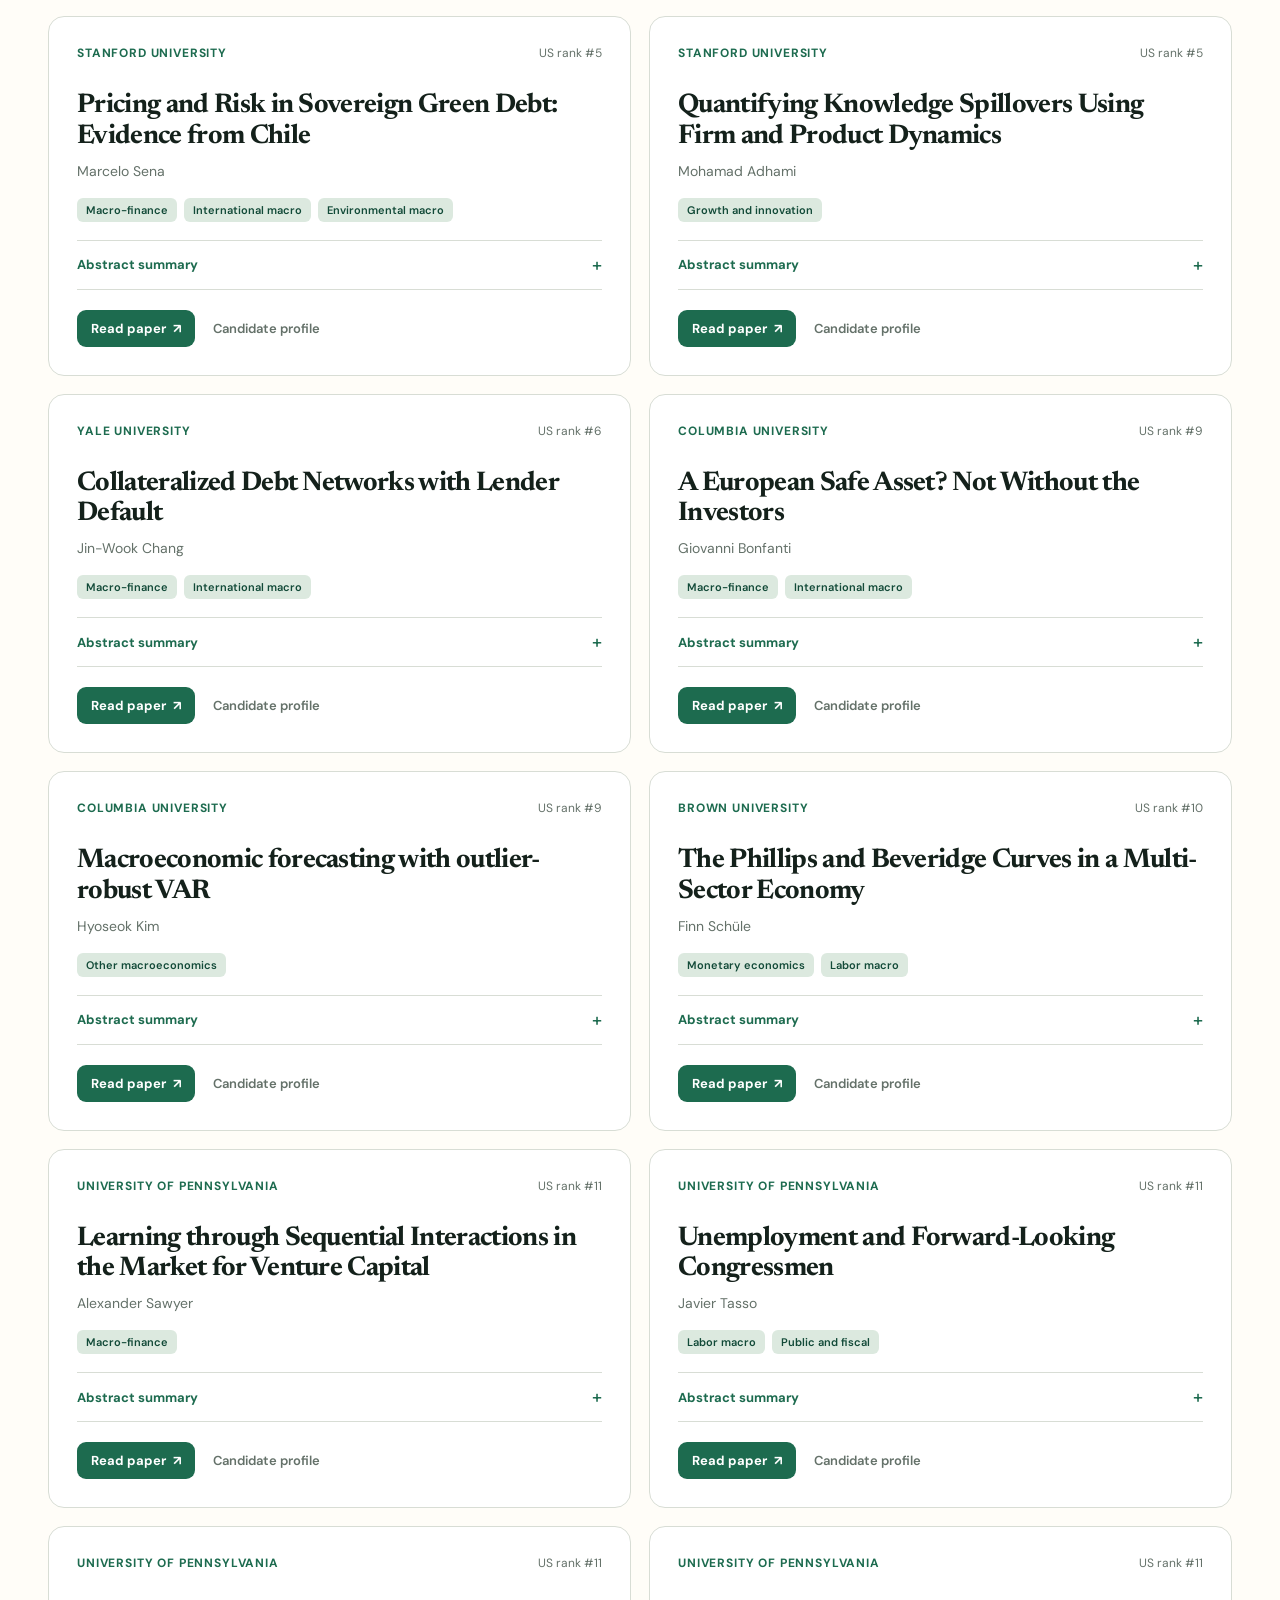
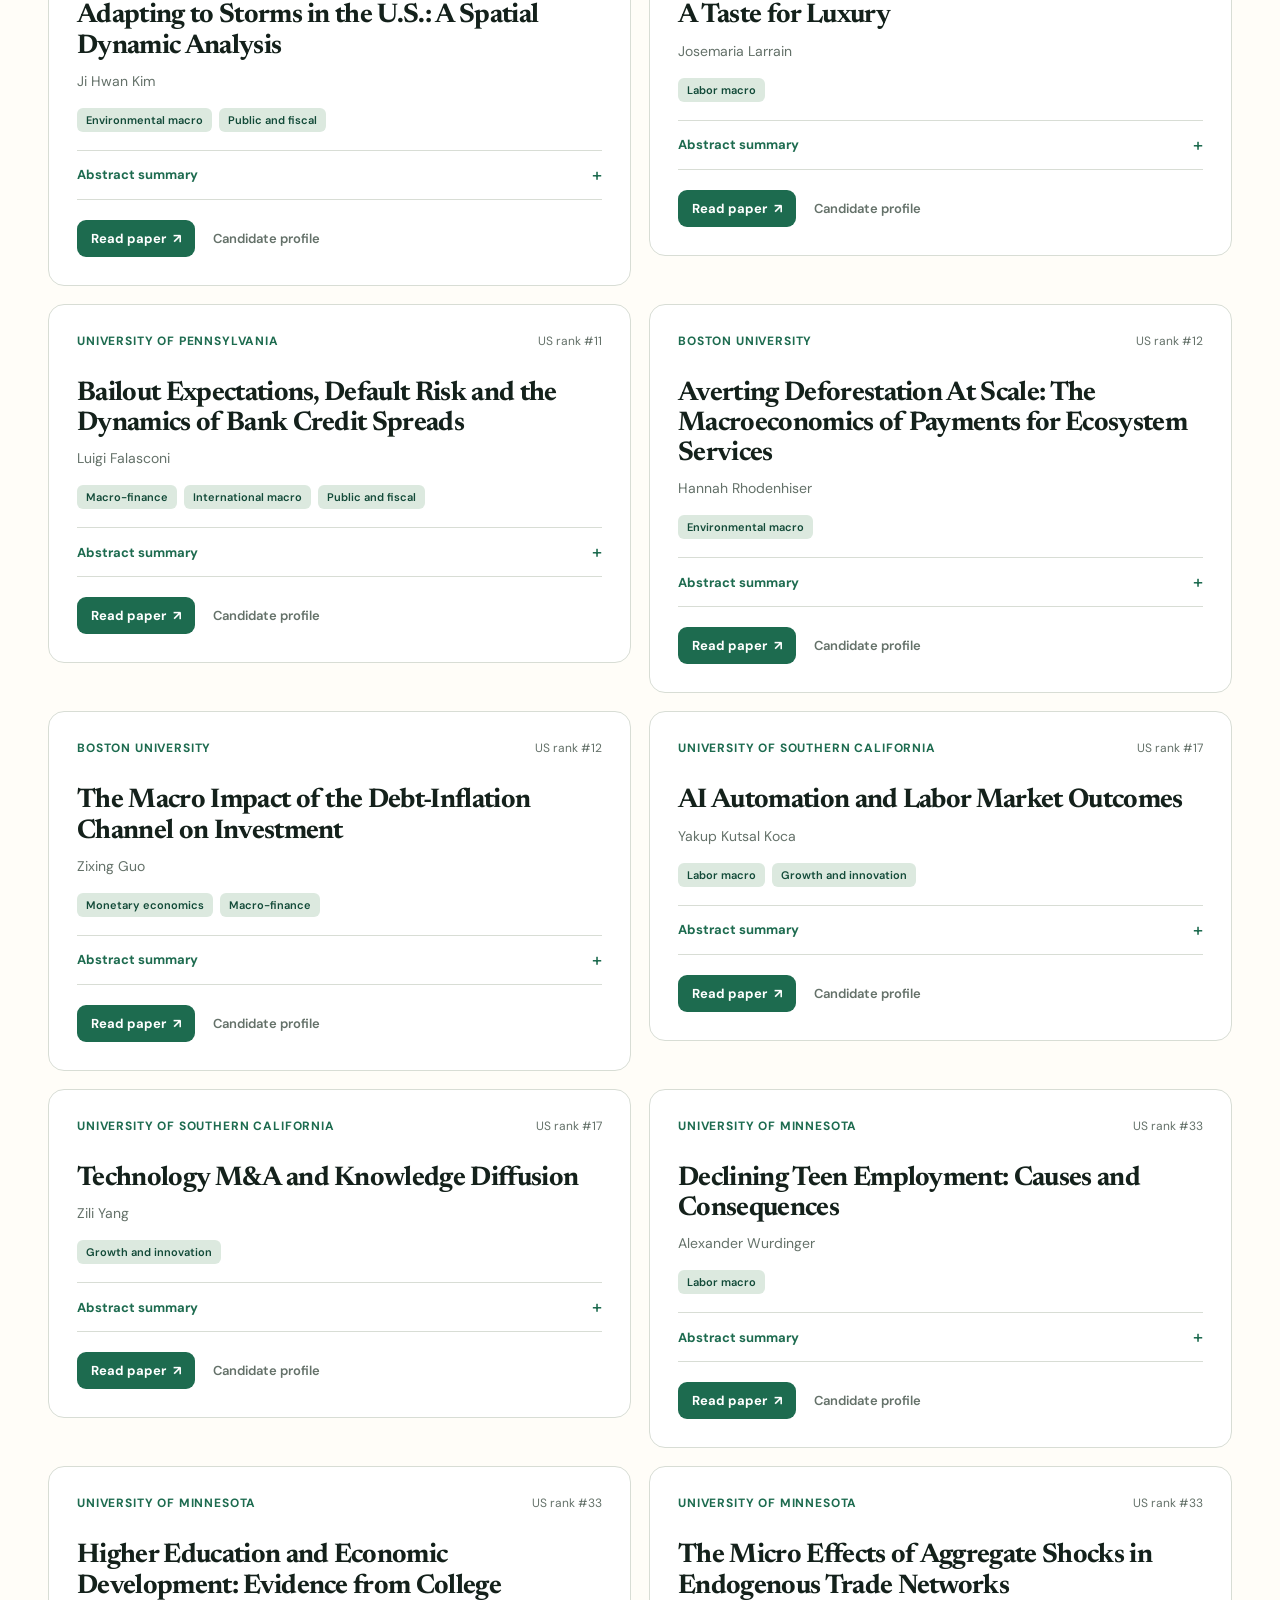
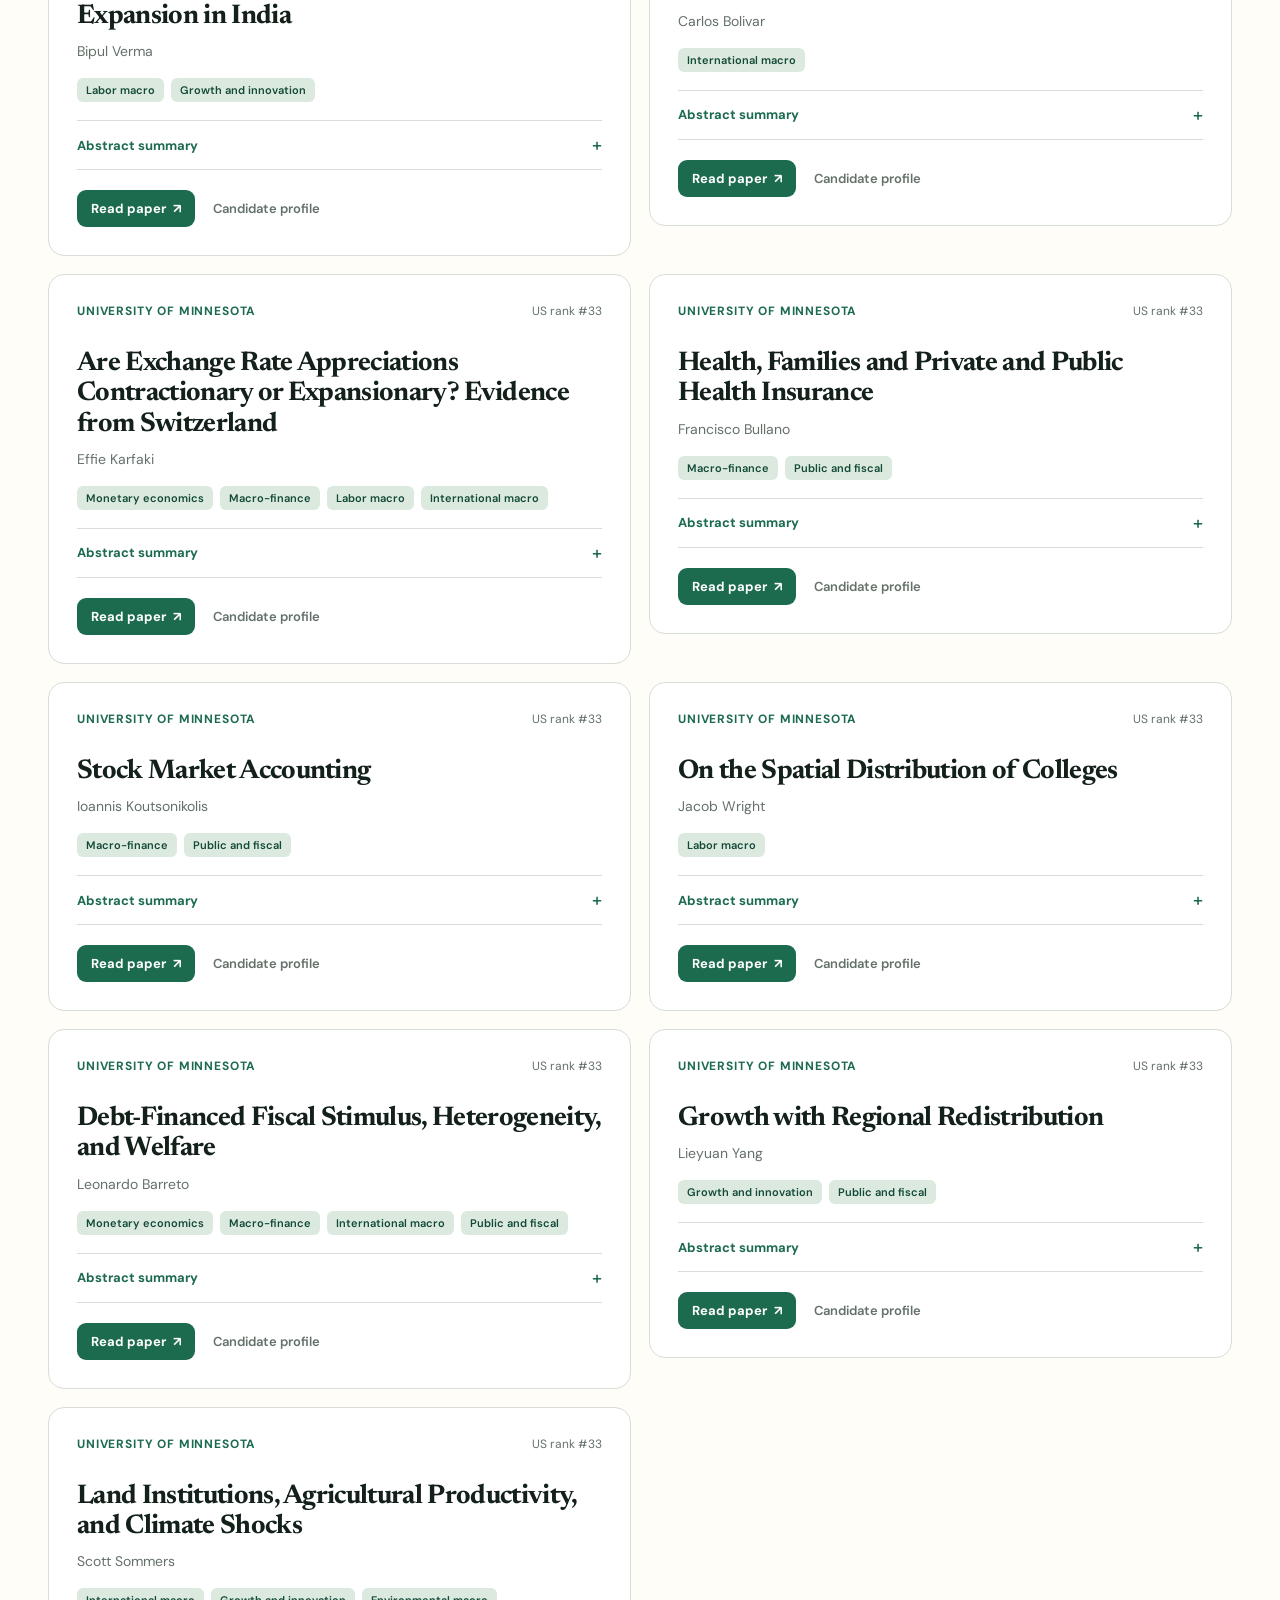
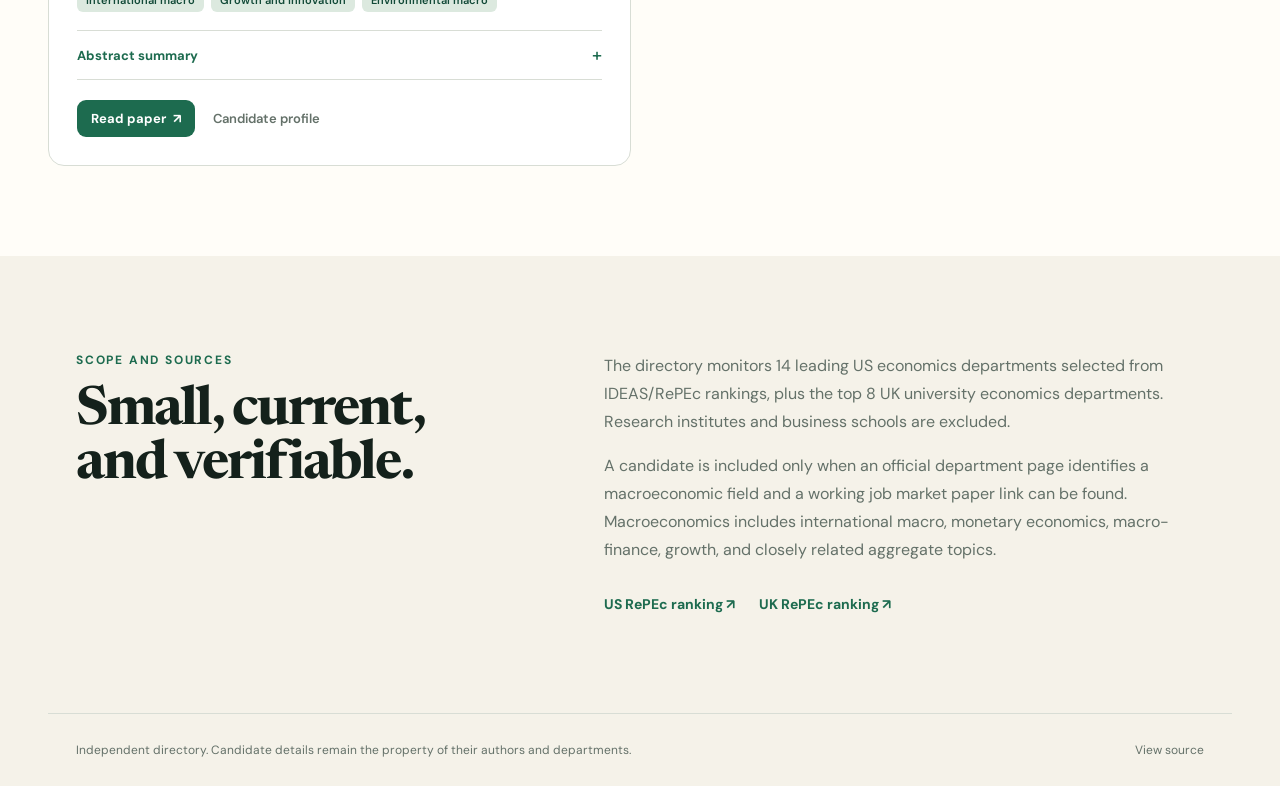
==== commit 4fe987e5: "Add abstract summaries and advanced filters" ====
--- a/index.html
+++ b/index.html
@@ -8,8 +8,8 @@
   <link rel="preconnect" href="https://fonts.googleapis.com">
   <link rel="preconnect" href="https://fonts.gstatic.com" crossorigin>
   <link href="https://fonts.googleapis.com/css2?family=DM+Sans:wght@400;500;600;700&family=Newsreader:opsz,wght@6..72,600&display=swap" rel="stylesheet">
-  <link rel="stylesheet" href="static/styles.css?v=20260615-2">
-  <script src="static/app.js" defer></script>
+  <link rel="stylesheet" href="static/styles.css?v=20260615-4">
+  <script src="static/app.js?v=20260615-2" defer></script>
 </head>
 <body>
   <header class="site-header">
@@ -54,12 +54,26 @@
           <button class="filter-chip" type="button" data-country="US">United States</button>
           <button class="filter-chip" type="button" data-country="UK">United Kingdom</button>
         </div>
-        <label class="select-wrap">
-          <span class="sr-only">Filter by department</span>
-          <select id="institution-filter">
-            <option value="all">All departments</option>
-          </select>
-        </label>
+        <div class="select-filters">
+          <label class="select-wrap">
+            <span class="sr-only">Filter by research field</span>
+            <select id="topic-filter">
+              <option value="all">All research fields</option>
+            </select>
+          </label>
+          <label class="select-wrap">
+            <span class="sr-only">Filter by department</span>
+            <select id="institution-filter">
+              <option value="all">All departments</option>
+            </select>
+          </label>
+          <label class="select-wrap">
+            <span class="sr-only">Filter by placement type</span>
+            <select id="placement-type-filter">
+              <option value="all">All placement types</option>
+            </select>
+          </label>
+        </div>
       </div>
 
       <div id="paper-grid" class="paper-grid"></div>
--- a/static/styles.css
+++ b/static/styles.css
@@ -214,6 +214,13 @@
 
 .filter-group { display: flex; gap: 8px; flex-wrap: wrap; }
 
+.select-filters {
+  display: flex;
+  justify-content: flex-end;
+  gap: 8px;
+  flex-wrap: wrap;
+}
+
 .filter-chip, #clear-filters, #clear-placement-filters {
   padding: 9px 14px;
   border: 1px solid var(--line);
@@ -233,7 +240,7 @@
 }
 
 .select-wrap select {
-  max-width: 260px;
+  max-width: 220px;
   height: 40px;
   padding: 0 34px 0 13px;
   border: 1px solid var(--line);
@@ -260,6 +267,7 @@
   border-radius: 16px;
   background: #fff;
   transition: transform 180ms ease, box-shadow 180ms ease, border-color 180ms ease;
+  align-self: start;
 }
 
 .paper-card:hover {
@@ -307,7 +315,7 @@
   display: flex;
   flex-wrap: wrap;
   gap: 7px;
-  margin-bottom: 26px;
+  margin-bottom: 18px;
 }
 
 .field-tag {
@@ -319,6 +327,41 @@
   font-weight: 600;
 }
 
+.paper-details {
+  margin-bottom: 20px;
+  border-top: 1px solid var(--line);
+  border-bottom: 1px solid var(--line);
+}
+
+.paper-details summary {
+  padding: 12px 0;
+  display: flex;
+  align-items: center;
+  justify-content: space-between;
+  gap: 12px;
+  color: var(--green);
+  font-size: 13px;
+  font-weight: 700;
+  cursor: pointer;
+  list-style: none;
+}
+
+.paper-details summary::-webkit-details-marker { display: none; }
+.paper-details summary span::before { content: "+"; font-size: 18px; font-weight: 500; }
+.paper-details[open] summary span::before { content: "-"; }
+
+.abstract-content {
+  padding: 2px 0 16px;
+  color: var(--muted);
+  font-size: 13px;
+  line-height: 1.65;
+}
+
+.abstract-content p { margin-bottom: 12px; }
+.abstract-content a { color: var(--green); font-weight: 700; text-decoration: none; }
+.abstract-placement { display: flex; flex-wrap: wrap; gap: 5px; }
+.abstract-placement strong { color: var(--ink); }
+
 .card-links {
   margin-top: auto;
   display: flex;
@@ -363,18 +406,18 @@
 
 .placement-grid {
   display: grid;
-  grid-template-columns: repeat(2, minmax(0, 1fr));
-  gap: 18px;
-  padding-top: 28px;
+  grid-template-columns: repeat(3, minmax(0, 1fr));
+  gap: 14px;
+  padding-top: 22px;
 }
 
 .placement-card {
-  min-height: 330px;
-  padding: 28px;
+  min-height: 245px;
+  padding: 20px;
   display: flex;
   flex-direction: column;
   border: 1px solid var(--line);
-  border-radius: 16px;
+  border-radius: 12px;
   background: #fff;
   transition: transform 180ms ease, box-shadow 180ms ease, border-color 180ms ease;
 }
@@ -386,18 +429,23 @@
 }
 
 .placement-card h3 {
-  margin-bottom: 24px;
+  margin-bottom: 14px;
   font-family: "Newsreader", serif;
-  font-size: 30px;
+  font-size: 24px;
   line-height: 1.08;
   letter-spacing: -0.025em;
 }
 
+.placement-card .card-top {
+  gap: 10px;
+  margin-bottom: 14px;
+}
+
 .placement-status {
   flex: 0 0 auto;
-  padding: 5px 9px;
+  padding: 4px 7px;
   border-radius: 999px;
-  font-size: 11px;
+  font-size: 10px;
   font-weight: 700;
 }
 
@@ -405,13 +453,13 @@
 .placement-status.pending { color: #7a675d; background: #eee7df; }
 
 .placement-detail {
-  padding-top: 18px;
+  padding-top: 12px;
   border-top: 1px solid var(--line);
 }
 
 .placement-label {
   display: block;
-  margin-bottom: 8px;
+  margin-bottom: 5px;
   color: var(--muted);
   font-size: 10px;
   font-weight: 700;
@@ -422,38 +470,38 @@
 .placement-destination {
   display: block;
   color: var(--ink);
-  font-size: 18px;
+  font-size: 16px;
   line-height: 1.35;
   overflow-wrap: anywhere;
 }
 
 .placement-position {
-  margin: 7px 0 0;
+  margin: 5px 0 0;
   color: var(--green);
-  font-size: 14px;
+  font-size: 13px;
   font-weight: 600;
   line-height: 1.45;
   overflow-wrap: anywhere;
 }
 
 .placement-timing {
-  margin: 8px 0 0;
+  margin: 5px 0 0;
   color: var(--muted);
   font-size: 12px;
 }
 
 .placement-links {
   margin-top: auto;
-  padding-top: 24px;
+  padding-top: 14px;
   display: flex;
   align-items: center;
   flex-wrap: wrap;
-  gap: 10px 18px;
+  gap: 7px 14px;
 }
 
 .source-link {
   color: var(--green);
-  font-size: 13px;
+  font-size: 12px;
   font-weight: 700;
   text-decoration: none;
   overflow-wrap: anywhere;
@@ -462,6 +510,14 @@
 .pending-card { background: #fcfaf5; }
 .pending-card .placement-destination { color: var(--muted); font-weight: 600; }
 #clear-placement-filters { color: #fff; border-color: var(--green); background: var(--green); }
+
+.placement-hero {
+  padding-bottom: 54px;
+}
+
+.placement-hero h1 {
+  margin-bottom: 20px;
+}
 
 .methodology {
   max-width: 1184px;
@@ -506,6 +562,10 @@
   clip: rect(0, 0, 0, 0);
   white-space: nowrap;
   border: 0;
+}
+
+@media (max-width: 1020px) {
+  .placement-grid { grid-template-columns: repeat(2, minmax(0, 1fr)); }
 }
 
 @media (max-width: 760px) {
@@ -519,11 +579,13 @@
   .explorer-heading { align-items: stretch; flex-direction: column; }
   .search-box { width: 100%; }
   .filters { align-items: stretch; flex-direction: column; }
+  .select-filters { display: grid; grid-template-columns: 1fr; }
   .select-wrap select { width: 100%; max-width: none; }
   .paper-grid { grid-template-columns: 1fr; }
   .paper-card { min-height: 290px; padding: 24px; }
   .placement-grid { grid-template-columns: 1fr; }
-  .placement-card { min-height: 310px; padding: 24px; }
+  .placement-card { min-height: 0; padding: 18px; }
+  .placement-hero { padding-bottom: 48px; }
   .methodology { grid-template-columns: 1fr; gap: 36px; padding: 70px 20px; }
   footer { margin-inline: 20px; padding-inline: 0; flex-direction: column; }
 }
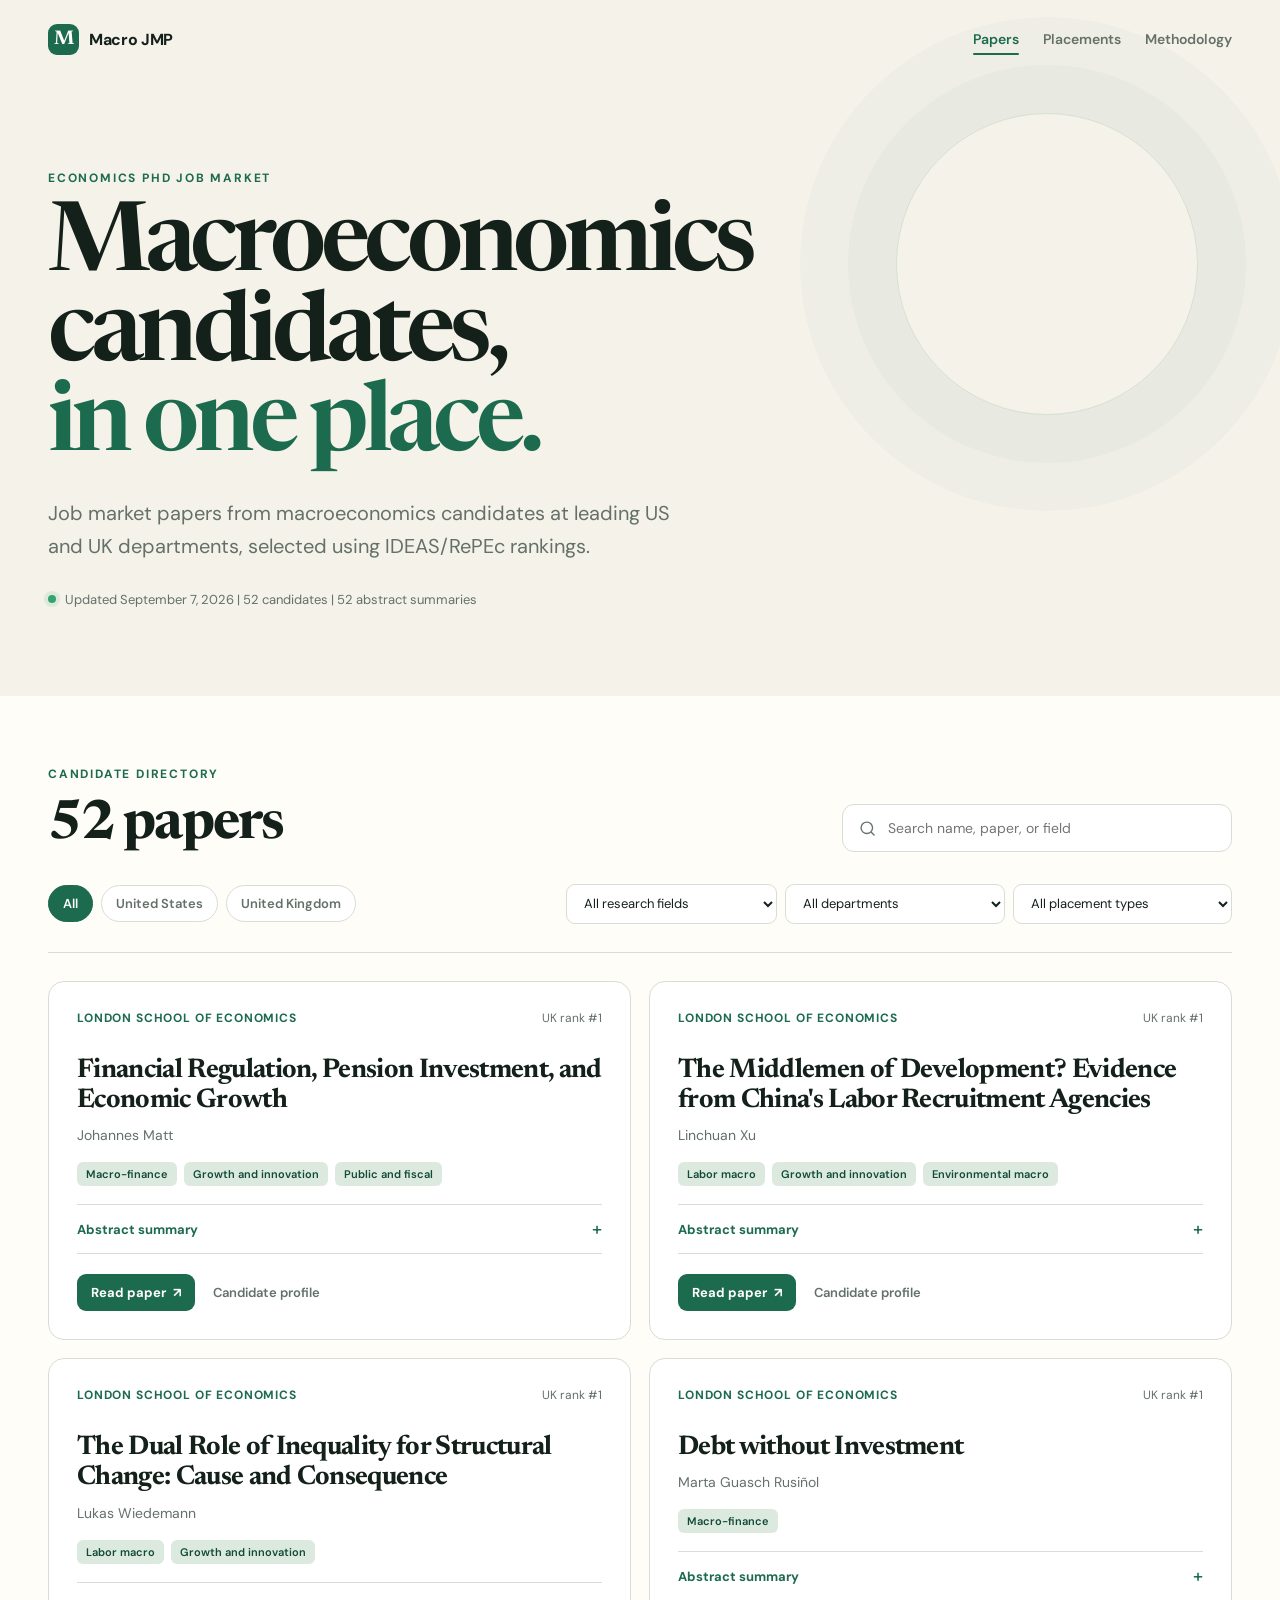
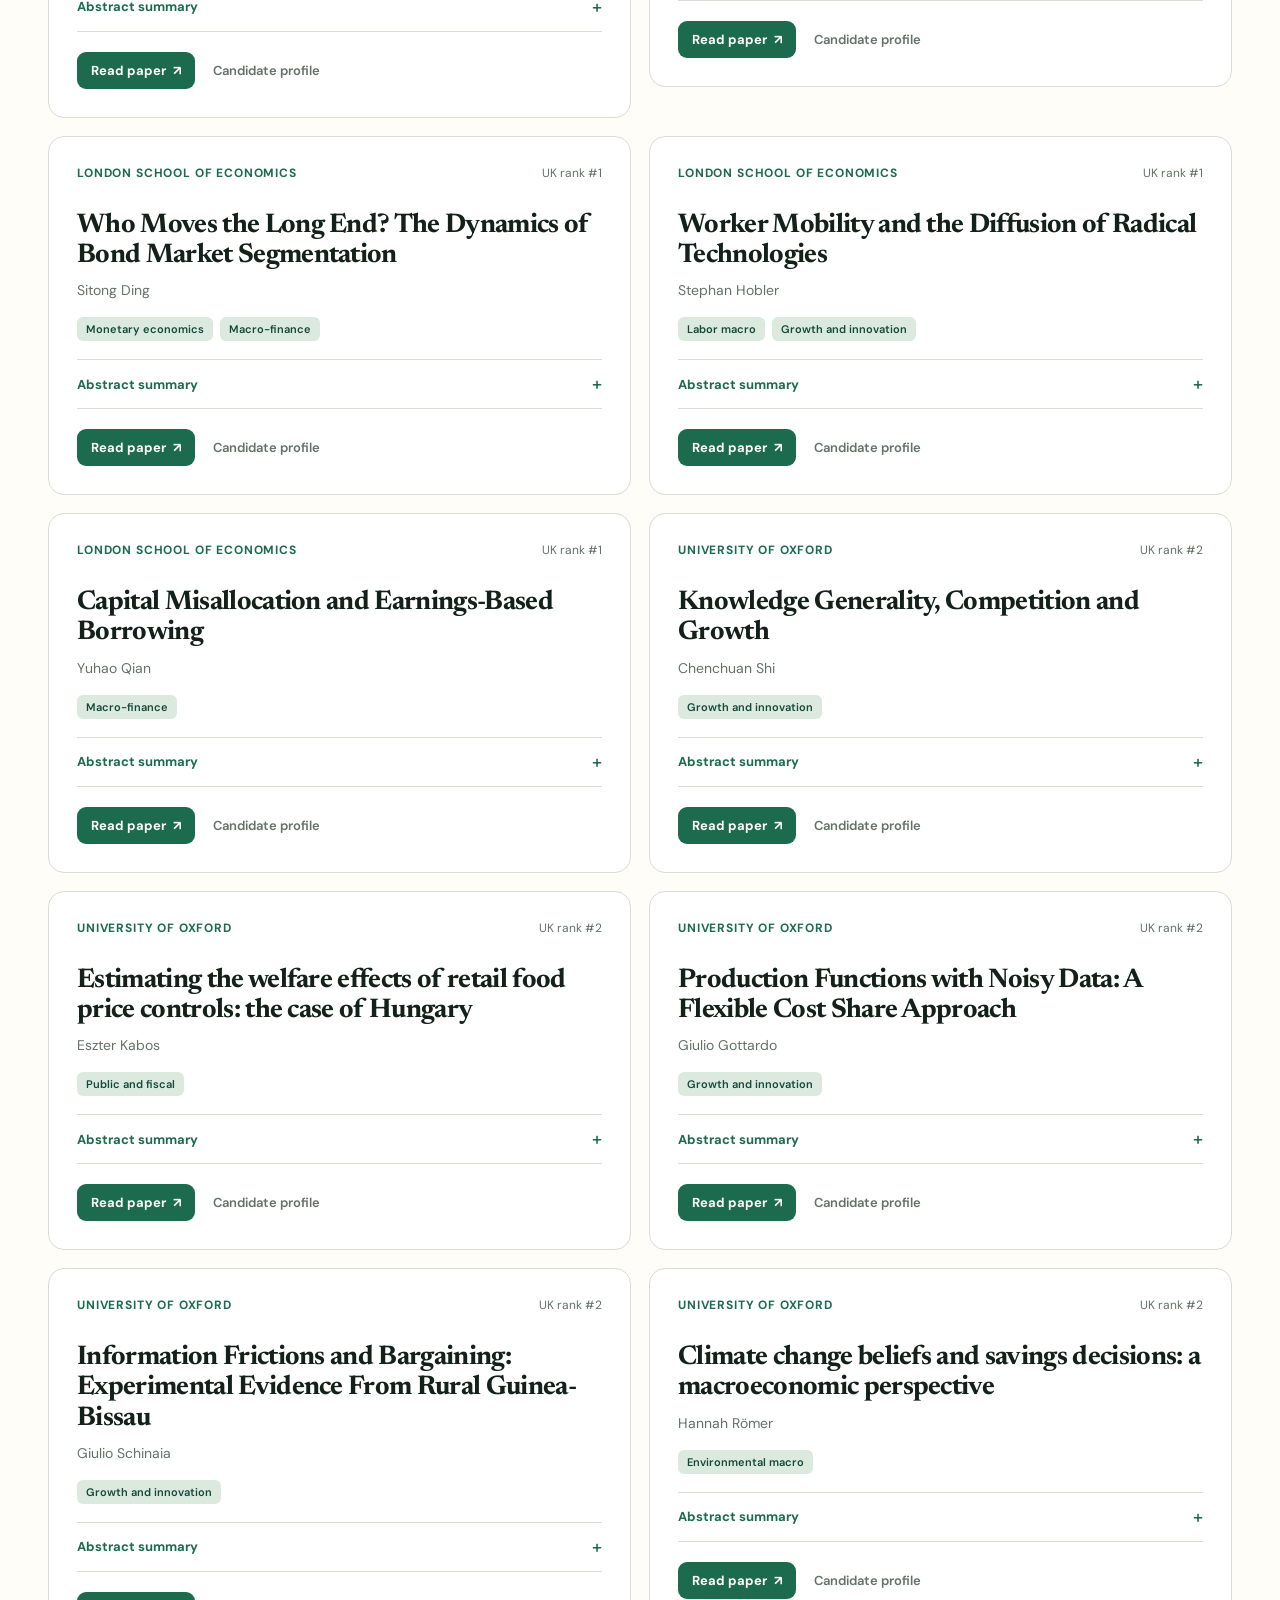
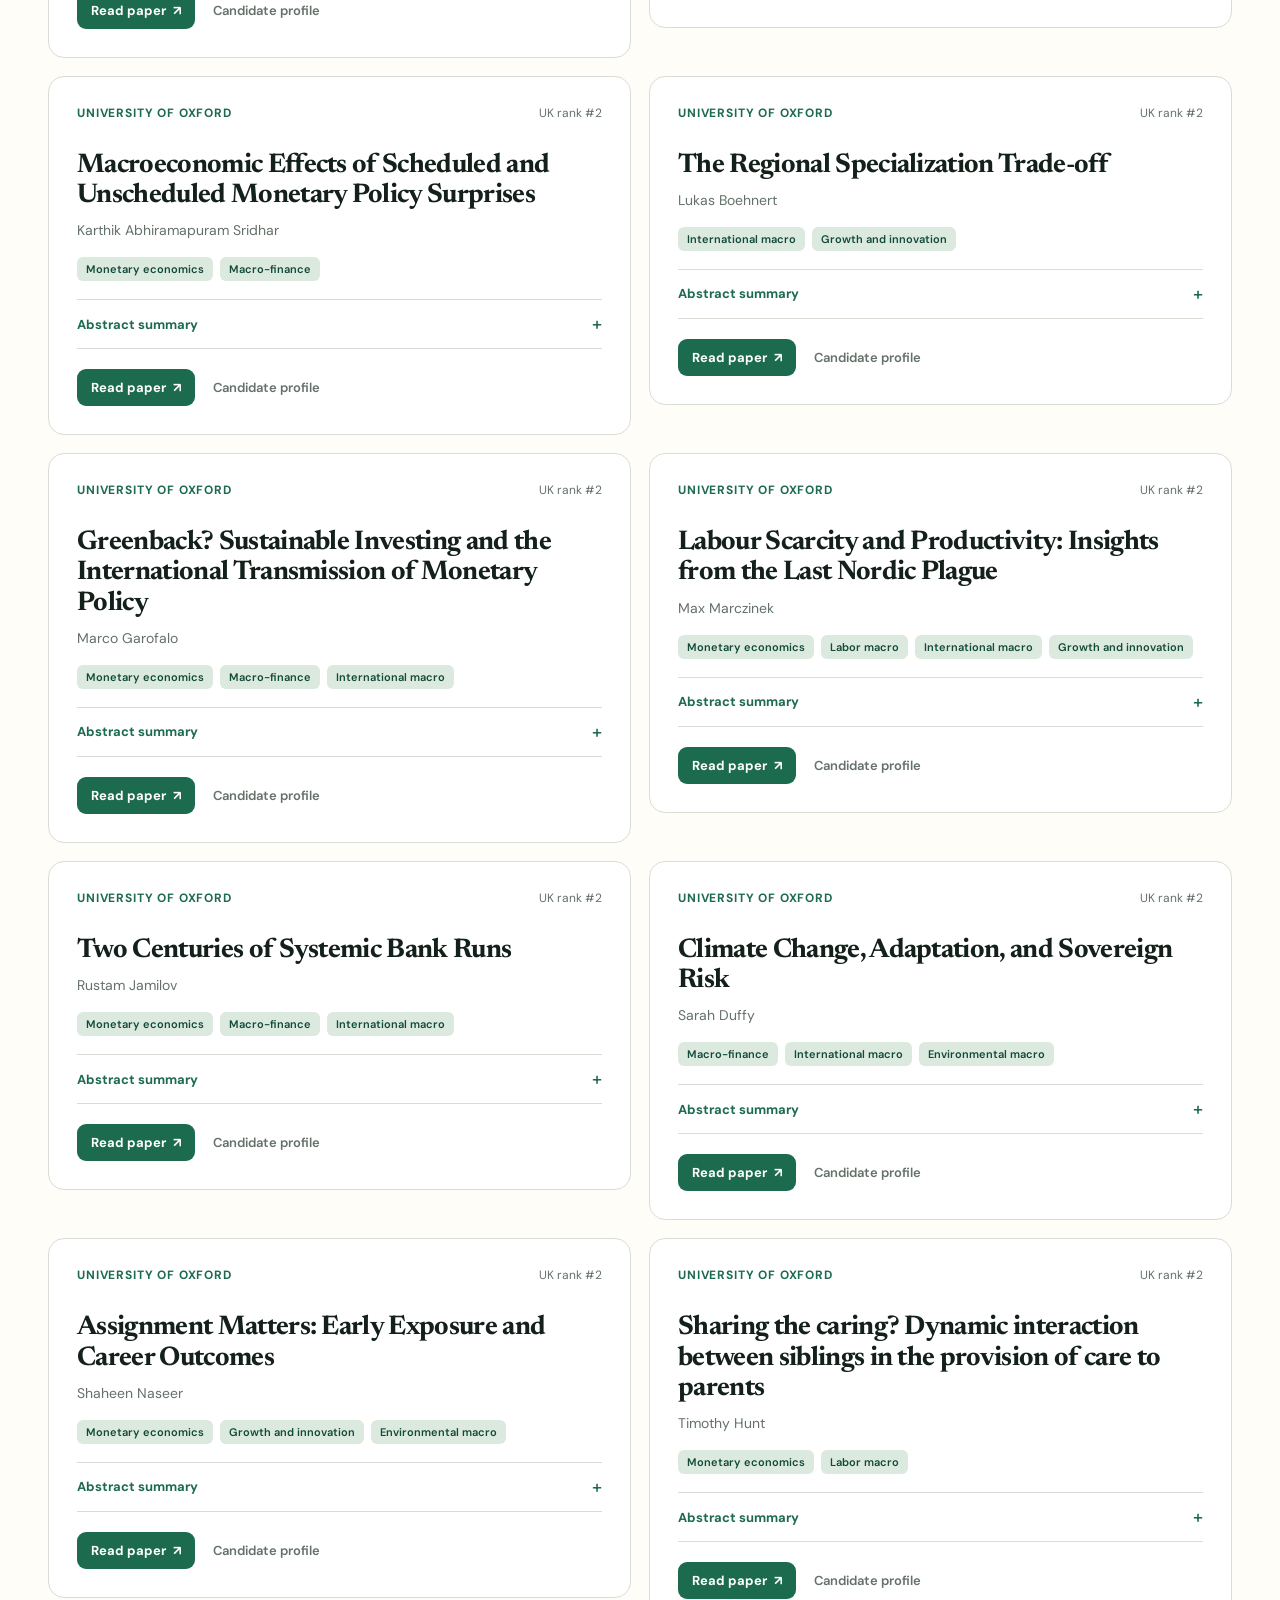
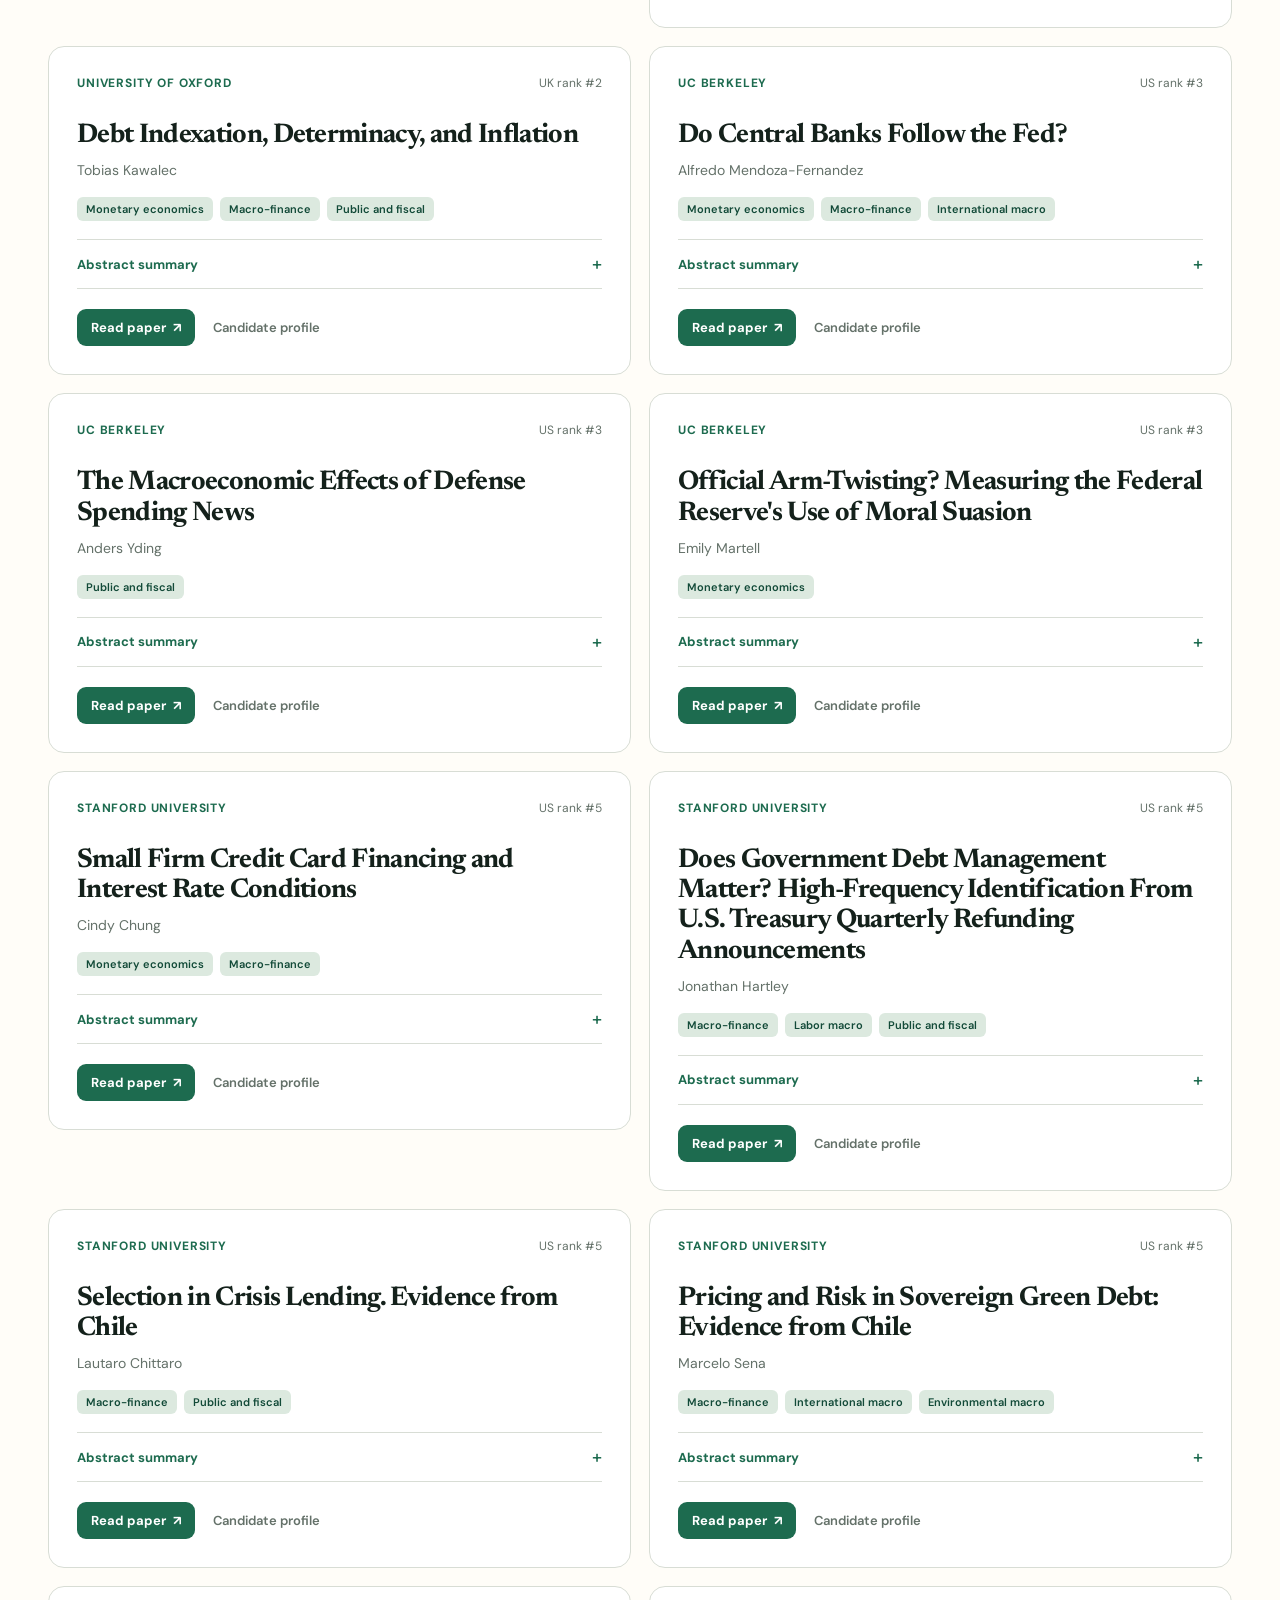
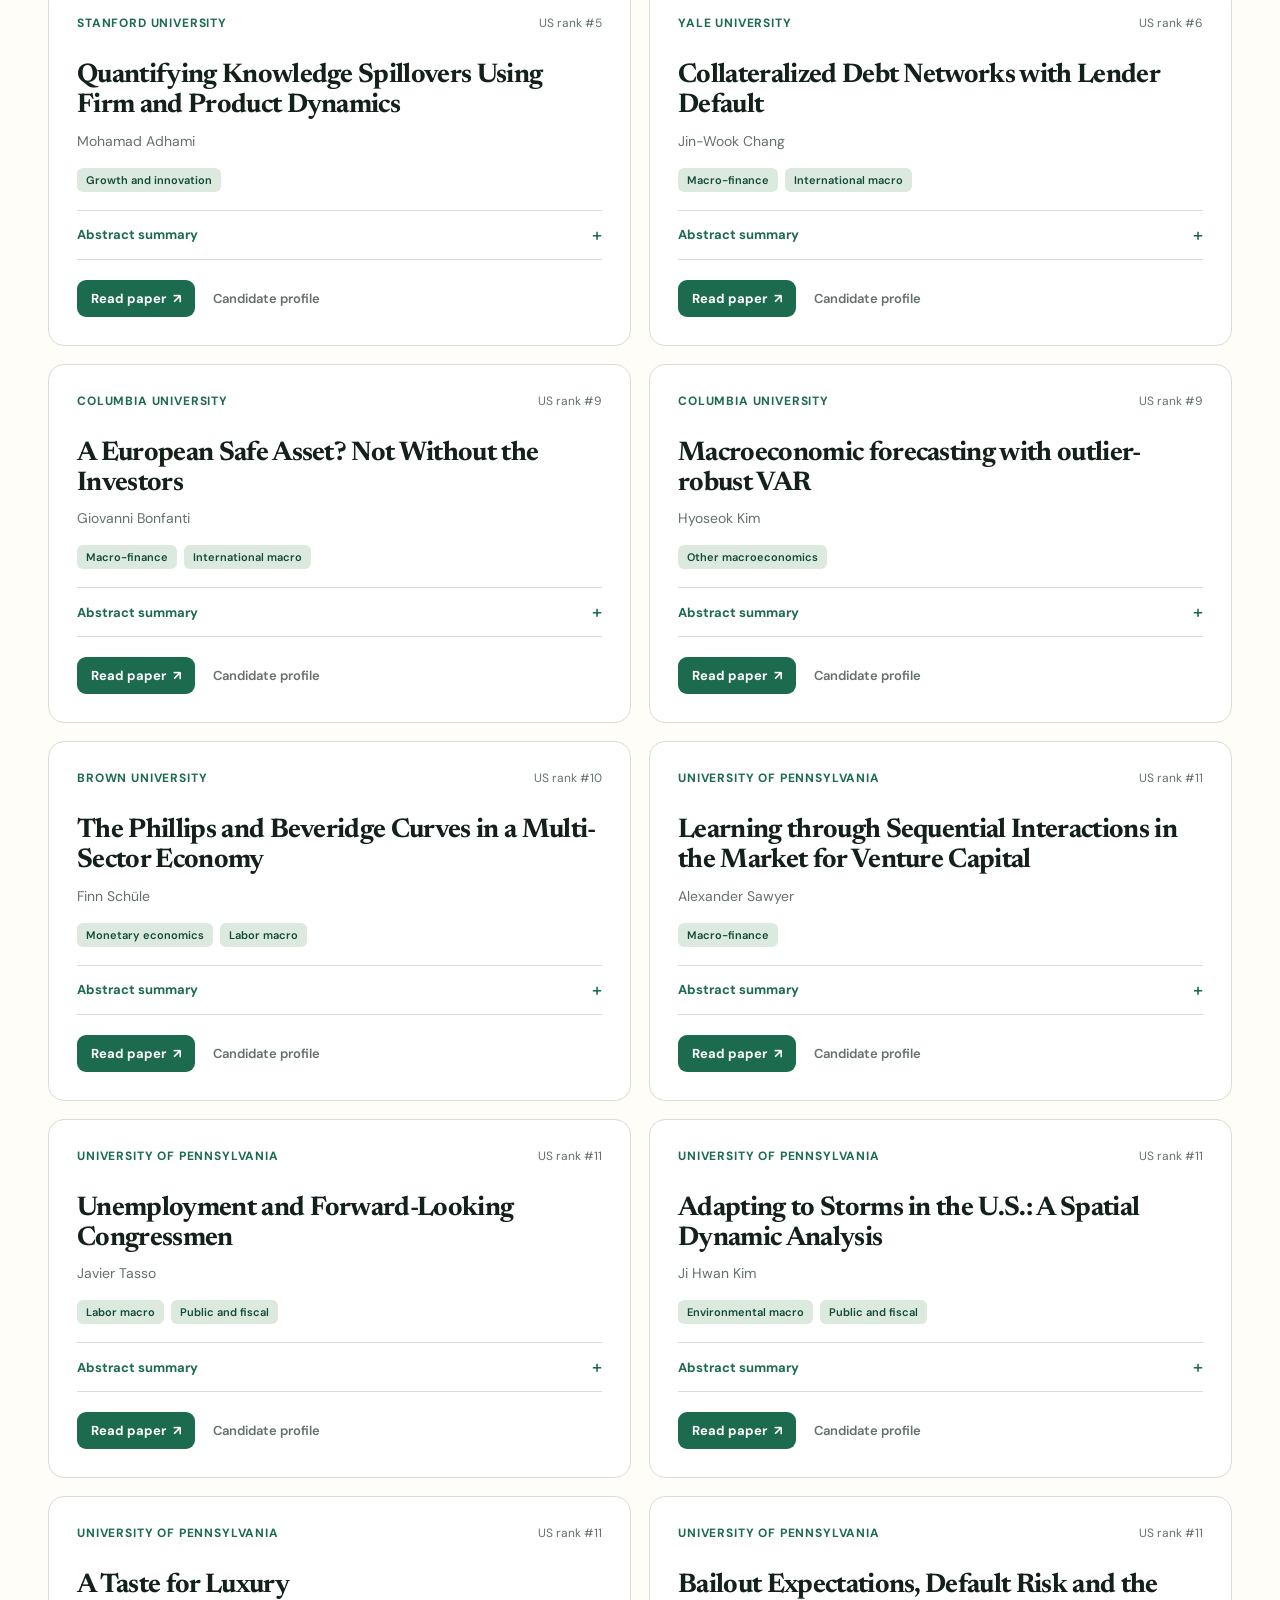
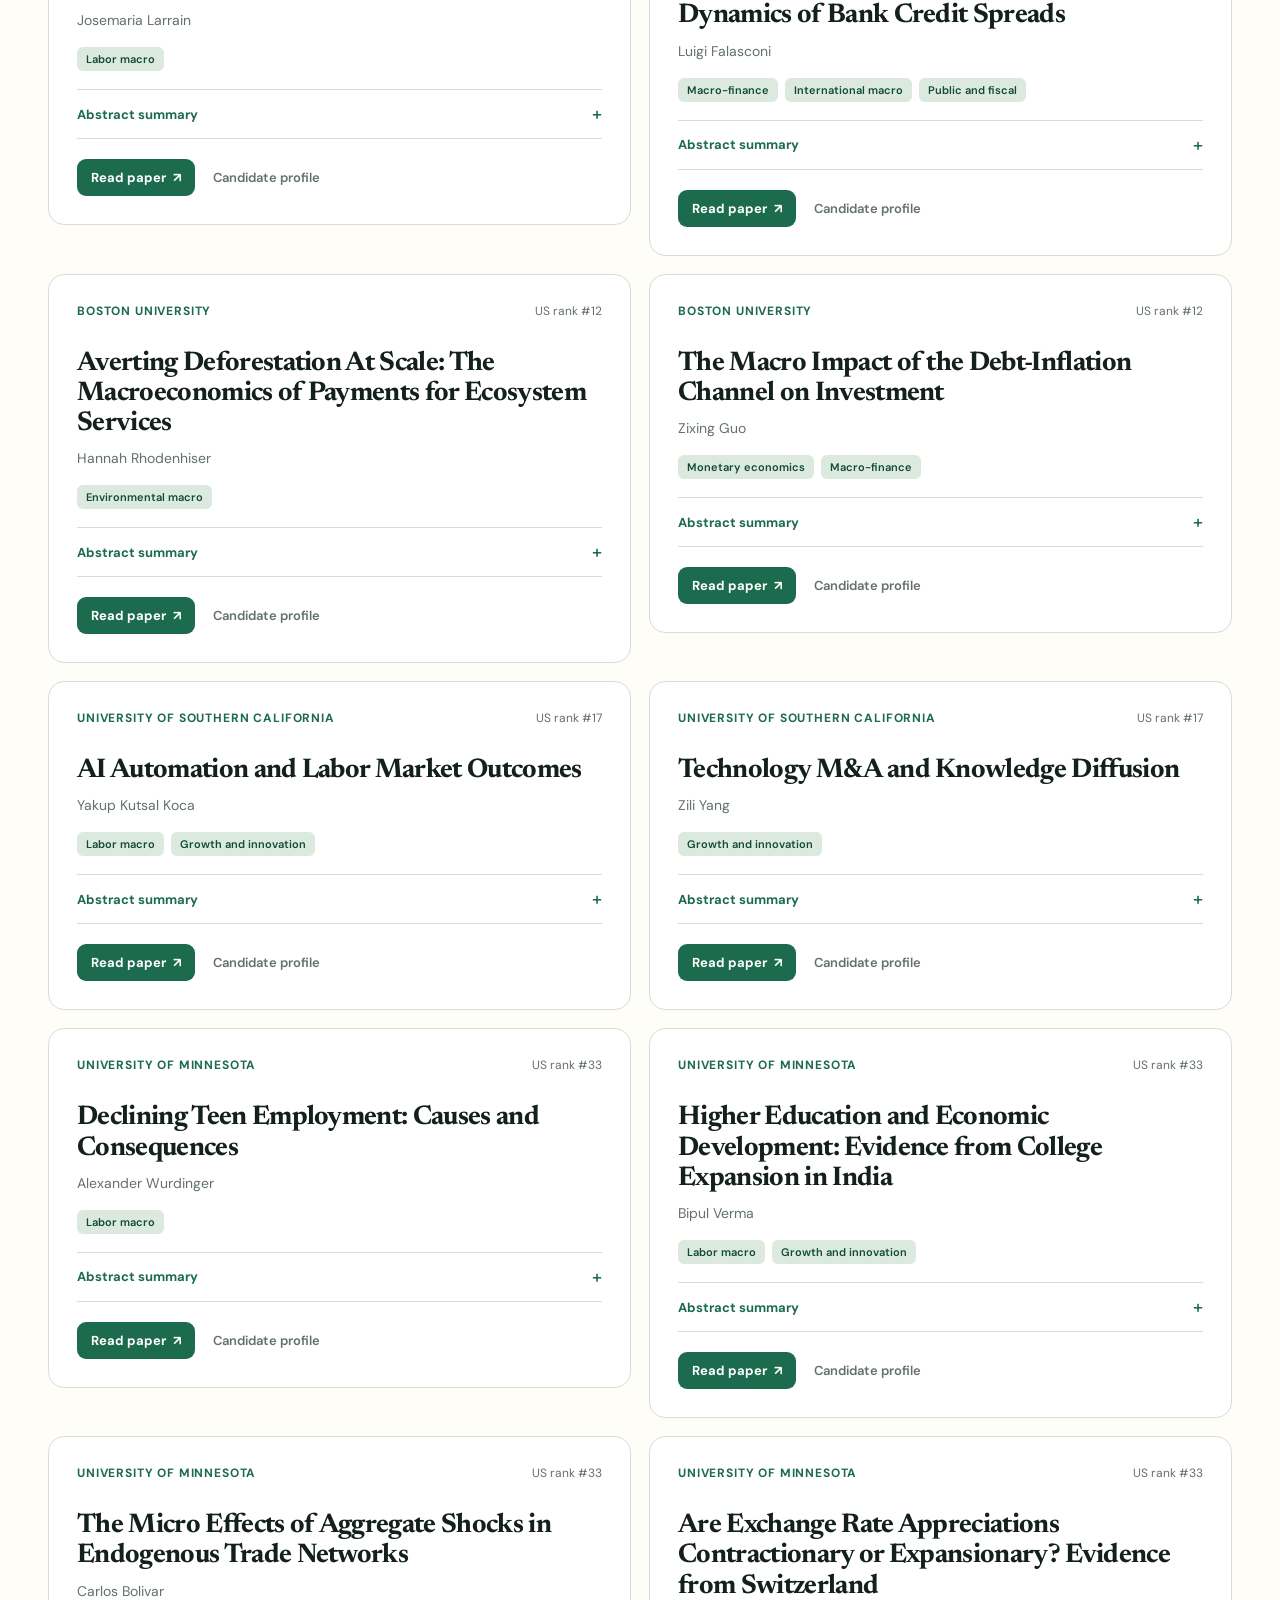
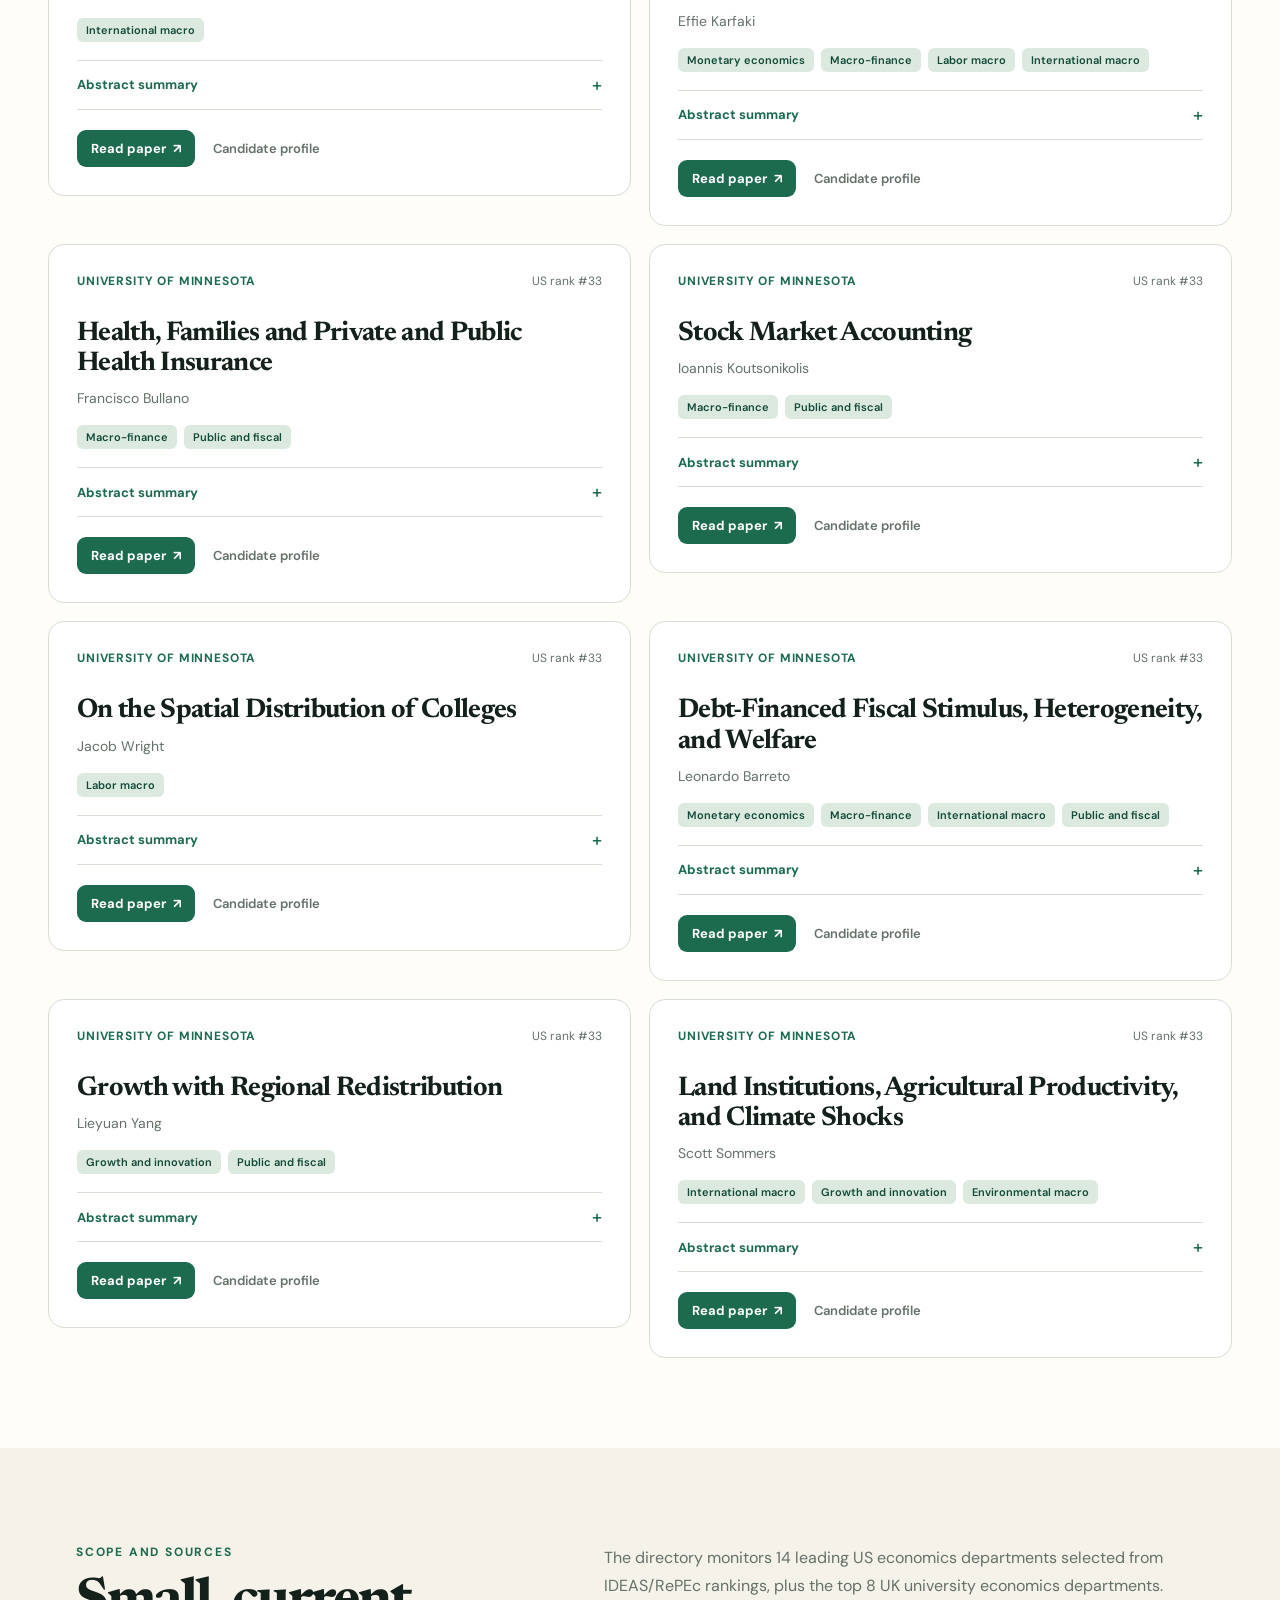
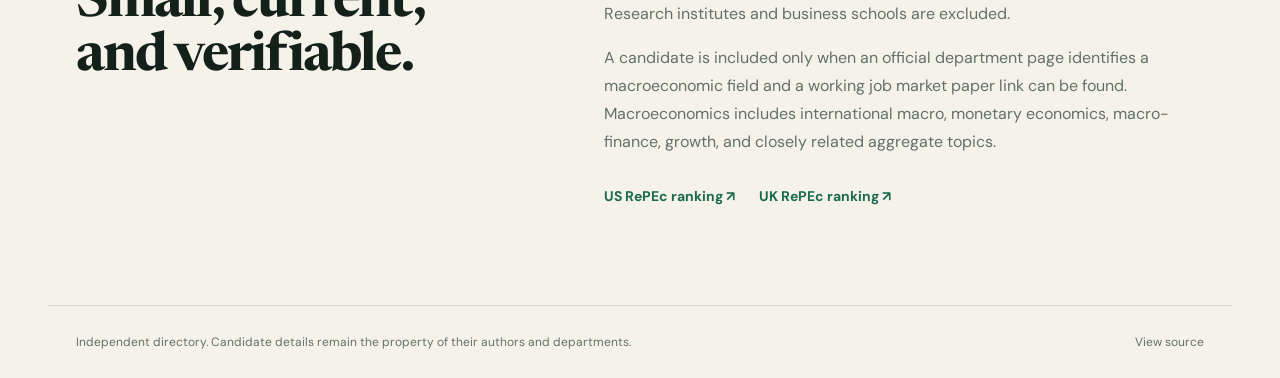
==== commit d27e1cb5: "Fix refresh checks for changing candidate rosters" ====
--- a/index.html
+++ b/index.html
@@ -1,108 +1,108 @@
-<!doctype html>
-<html lang="en">
-<head>
-  <meta charset="utf-8">
-  <meta name="viewport" content="width=device-width, initial-scale=1">
-  <meta name="description" content="Current macroeconomics PhD job market candidates from leading US and UK economics departments, with links to their job market papers.">
-  <title>Macro Job Market Papers</title>
-  <link rel="preconnect" href="https://fonts.googleapis.com">
-  <link rel="preconnect" href="https://fonts.gstatic.com" crossorigin>
-  <link href="https://fonts.googleapis.com/css2?family=DM+Sans:wght@400;500;600;700&family=Newsreader:opsz,wght@6..72,600&display=swap" rel="stylesheet">
-  <link rel="stylesheet" href="static/styles.css?v=20260615-4">
-  <script src="static/app.js?v=20260615-2" defer></script>
-</head>
-<body>
-  <header class="site-header">
-    <a class="brand" href="./" aria-label="Macro Job Market Papers home">
-      <span class="brand-mark">M</span>
-      <span>Macro JMP</span>
-    </a>
-    <nav class="site-nav" aria-label="Primary navigation">
-      <a href="./" aria-current="page">Papers</a>
-      <a href="placements.html">Placements</a>
-      <a href="#methodology">Methodology</a>
-    </nav>
-  </header>
-
-  <main>
-    <section class="hero">
-      <div class="eyebrow">Economics PhD job market</div>
-      <h1>Macroeconomics candidates,<br><span>in one place.</span></h1>
-      <p class="hero-copy">Job market papers from macroeconomics candidates at leading US and UK departments, selected using IDEAS/RePEc rankings.</p>
-      <div class="status-line" aria-live="polite">
-        <span class="status-dot"></span>
-        <span id="updated-label">Loading latest data...</span>
-      </div>
-    </section>
-
-    <section class="explorer" aria-labelledby="papers-heading">
-      <div class="explorer-heading">
-        <div>
-          <p class="section-kicker">Candidate directory</p>
-          <h2 id="papers-heading"><span id="result-count">0</span> papers</h2>
-        </div>
-        <label class="search-box">
-          <span class="sr-only">Search candidates and papers</span>
-          <svg viewBox="0 0 24 24" aria-hidden="true"><path d="m21 21-4.35-4.35m2.35-5.15a7.5 7.5 0 1 1-15 0 7.5 7.5 0 0 1 15 0Z"/></svg>
-          <input id="search-input" type="search" placeholder="Search name, paper, or field">
-        </label>
-      </div>
-
-      <div class="filters" aria-label="Candidate filters">
-        <div class="filter-group" role="group" aria-label="Country">
-          <button class="filter-chip active" type="button" data-country="all">All</button>
-          <button class="filter-chip" type="button" data-country="US">United States</button>
-          <button class="filter-chip" type="button" data-country="UK">United Kingdom</button>
-        </div>
-        <div class="select-filters">
-          <label class="select-wrap">
-            <span class="sr-only">Filter by research field</span>
-            <select id="topic-filter">
-              <option value="all">All research fields</option>
-            </select>
-          </label>
-          <label class="select-wrap">
-            <span class="sr-only">Filter by department</span>
-            <select id="institution-filter">
-              <option value="all">All departments</option>
-            </select>
-          </label>
-          <label class="select-wrap">
-            <span class="sr-only">Filter by placement type</span>
-            <select id="placement-type-filter">
-              <option value="all">All placement types</option>
-            </select>
-          </label>
-        </div>
-      </div>
-
-      <div id="paper-grid" class="paper-grid"></div>
-      <div id="empty-state" class="empty-state" hidden>
-        <h3>No matching papers</h3>
-        <p>Try a broader search or clear a filter.</p>
-        <button id="clear-filters" type="button">Clear filters</button>
-      </div>
-    </section>
-
-    <section id="methodology" class="methodology">
-      <div>
-        <p class="section-kicker">Scope and sources</p>
-        <h2>Small, current, and verifiable.</h2>
-      </div>
-      <div class="method-copy">
-        <p>The directory monitors 14 leading US economics departments selected from IDEAS/RePEc rankings, plus the top 8 UK university economics departments. Research institutes and business schools are excluded.</p>
-        <p>A candidate is included only when an official department page identifies a macroeconomic field and a working job market paper link can be found. Macroeconomics includes international macro, monetary economics, macro-finance, growth, and closely related aggregate topics.</p>
-        <div class="source-links">
-          <a id="us-ranking-link" href="https://ideas.repec.org/top/top.usecondept.html" target="_blank" rel="noopener">US RePEc ranking <span>↗</span></a>
-          <a id="uk-ranking-link" href="https://ideas.repec.org/top/top.uk.html" target="_blank" rel="noopener">UK RePEc ranking <span>↗</span></a>
-        </div>
-      </div>
-    </section>
-  </main>
-
-  <footer>
-    <p>Independent directory. Candidate details remain the property of their authors and departments.</p>
-    <a href="https://github.com/Souvikecon/econmarket" target="_blank" rel="noopener">View source</a>
-  </footer>
-</body>
-</html>
+<!doctype html>
+<html lang="en">
+<head>
+  <meta charset="utf-8">
+  <meta name="viewport" content="width=device-width, initial-scale=1">
+  <meta name="description" content="Current macroeconomics PhD job market candidates from leading US and UK economics departments, with links to their job market papers.">
+  <title>Macro Job Market Papers</title>
+  <link rel="preconnect" href="https://fonts.googleapis.com">
+  <link rel="preconnect" href="https://fonts.gstatic.com" crossorigin>
+  <link href="https://fonts.googleapis.com/css2?family=DM+Sans:wght@400;500;600;700&family=Newsreader:opsz,wght@6..72,600&display=swap" rel="stylesheet">
+  <link rel="stylesheet" href="static/styles.css?v=20260615-4">
+  <script src="static/app.js?v=20261013-1" defer></script>
+</head>
+<body>
+  <header class="site-header">
+    <a class="brand" href="./" aria-label="Macro Job Market Papers home">
+      <span class="brand-mark">M</span>
+      <span>Macro JMP</span>
+    </a>
+    <nav class="site-nav" aria-label="Primary navigation">
+      <a href="./" aria-current="page">Papers</a>
+      <a href="placements.html">Placements</a>
+      <a href="#methodology">Methodology</a>
+    </nav>
+  </header>
+
+  <main>
+    <section class="hero">
+      <div class="eyebrow">Economics PhD job market</div>
+      <h1>Macroeconomics candidates,<br><span>in one place.</span></h1>
+      <p class="hero-copy">Job market papers from macroeconomics candidates at leading US and UK departments, selected using IDEAS/RePEc rankings.</p>
+      <div class="status-line" aria-live="polite">
+        <span class="status-dot"></span>
+        <span id="updated-label">Loading latest data...</span>
+      </div>
+    </section>
+
+    <section class="explorer" aria-labelledby="papers-heading">
+      <div class="explorer-heading">
+        <div>
+          <p class="section-kicker">Candidate directory</p>
+          <h2 id="papers-heading"><span id="result-count">0</span> papers</h2>
+        </div>
+        <label class="search-box">
+          <span class="sr-only">Search candidates and papers</span>
+          <svg viewBox="0 0 24 24" aria-hidden="true"><path d="m21 21-4.35-4.35m2.35-5.15a7.5 7.5 0 1 1-15 0 7.5 7.5 0 0 1 15 0Z"/></svg>
+          <input id="search-input" type="search" placeholder="Search name, paper, or field">
+        </label>
+      </div>
+
+      <div class="filters" aria-label="Candidate filters">
+        <div class="filter-group" role="group" aria-label="Country">
+          <button class="filter-chip active" type="button" data-country="all">All</button>
+          <button class="filter-chip" type="button" data-country="US">United States</button>
+          <button class="filter-chip" type="button" data-country="UK">United Kingdom</button>
+        </div>
+        <div class="select-filters">
+          <label class="select-wrap">
+            <span class="sr-only">Filter by research field</span>
+            <select id="topic-filter">
+              <option value="all">All research fields</option>
+            </select>
+          </label>
+          <label class="select-wrap">
+            <span class="sr-only">Filter by department</span>
+            <select id="institution-filter">
+              <option value="all">All departments</option>
+            </select>
+          </label>
+          <label class="select-wrap">
+            <span class="sr-only">Filter by placement type</span>
+            <select id="placement-type-filter">
+              <option value="all">All placement types</option>
+            </select>
+          </label>
+        </div>
+      </div>
+
+      <div id="paper-grid" class="paper-grid"></div>
+      <div id="empty-state" class="empty-state" hidden>
+        <h3>No matching papers</h3>
+        <p>Try a broader search or clear a filter.</p>
+        <button id="clear-filters" type="button">Clear filters</button>
+      </div>
+    </section>
+
+    <section id="methodology" class="methodology">
+      <div>
+        <p class="section-kicker">Scope and sources</p>
+        <h2>Small, current, and verifiable.</h2>
+      </div>
+      <div class="method-copy">
+        <p>The directory monitors 14 leading US economics departments selected from IDEAS/RePEc rankings, plus the top 8 UK university economics departments. Research institutes and business schools are excluded.</p>
+        <p>A candidate is included only when an official department page identifies a macroeconomic field and a working job market paper link can be found. Macroeconomics includes international macro, monetary economics, macro-finance, growth, and closely related aggregate topics.</p>
+        <div class="source-links">
+          <a id="us-ranking-link" href="https://ideas.repec.org/top/top.usecondept.html" target="_blank" rel="noopener">US RePEc ranking <span>↗</span></a>
+          <a id="uk-ranking-link" href="https://ideas.repec.org/top/top.uk.html" target="_blank" rel="noopener">UK RePEc ranking <span>↗</span></a>
+        </div>
+      </div>
+    </section>
+  </main>
+
+  <footer>
+    <p>Independent directory. Candidate details remain the property of their authors and departments.</p>
+    <a href="https://github.com/Souvikecon/econmarket" target="_blank" rel="noopener">View source</a>
+  </footer>
+</body>
+</html>
